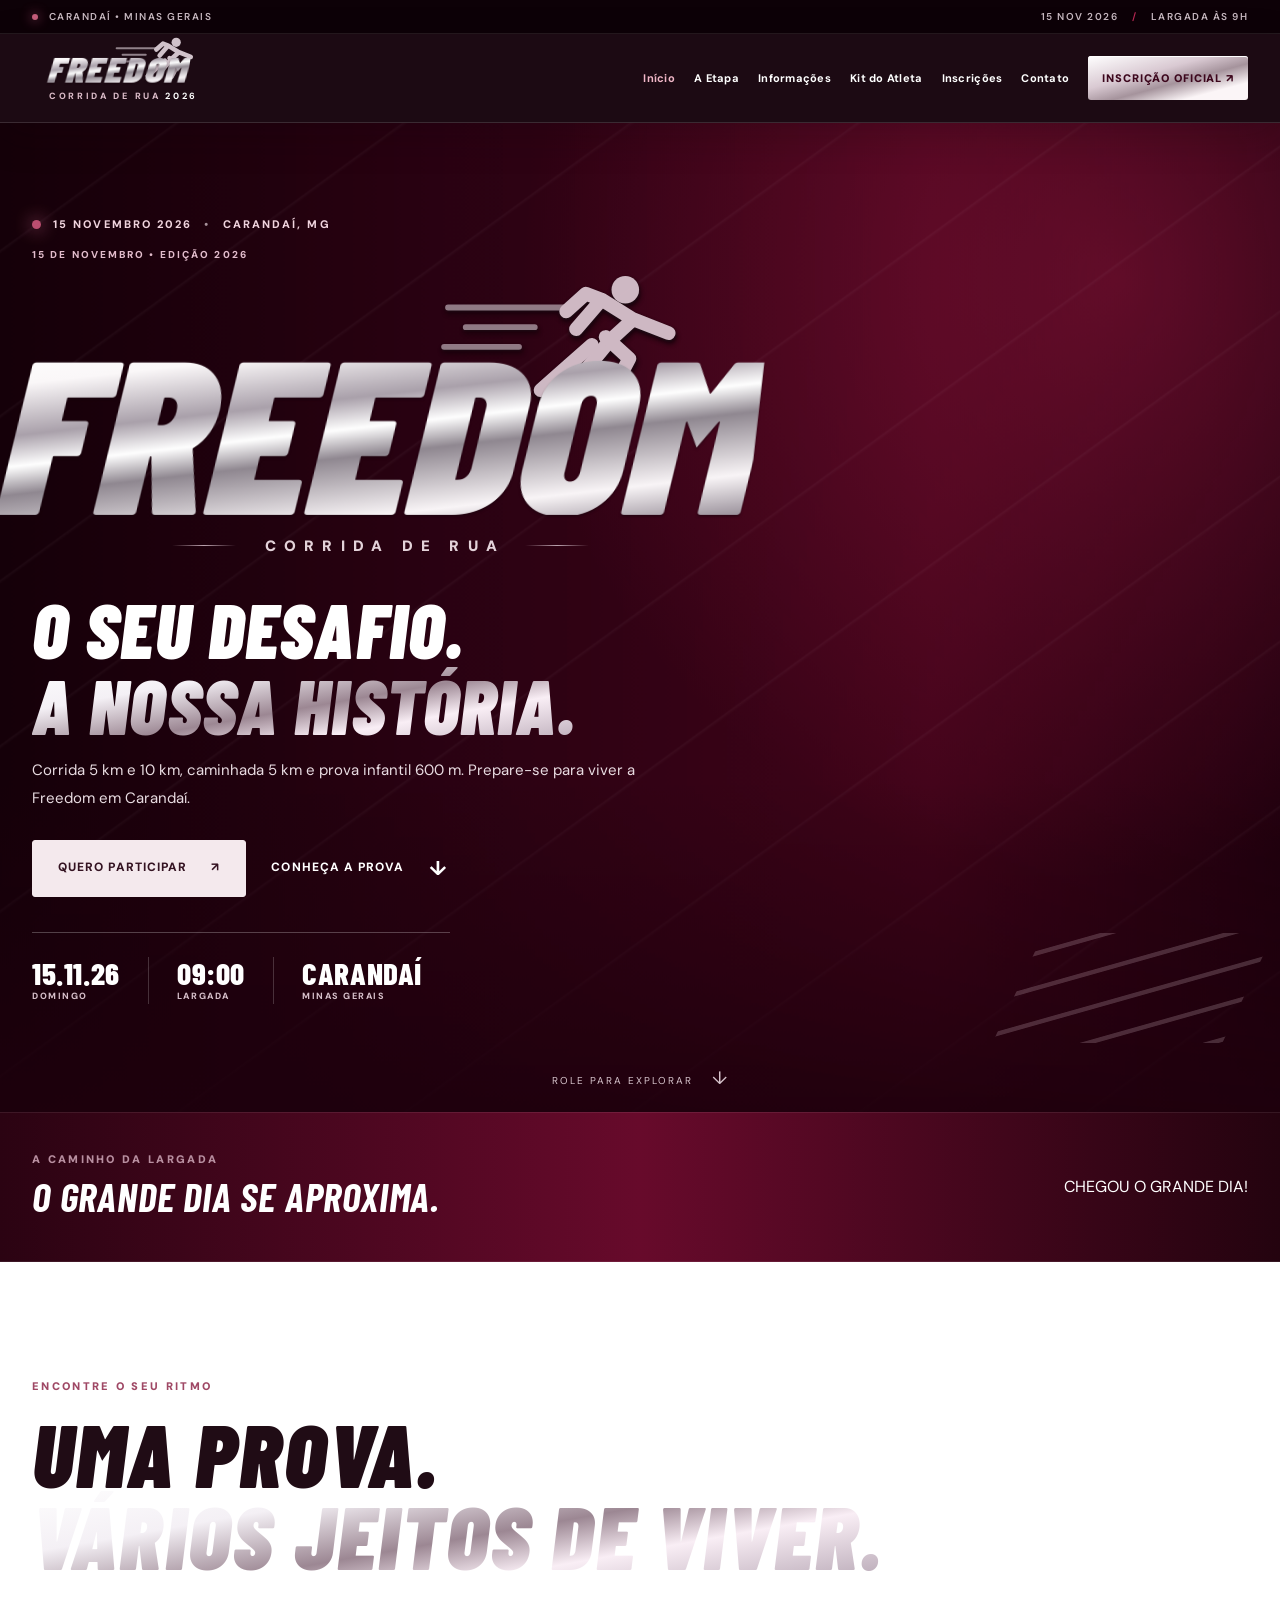
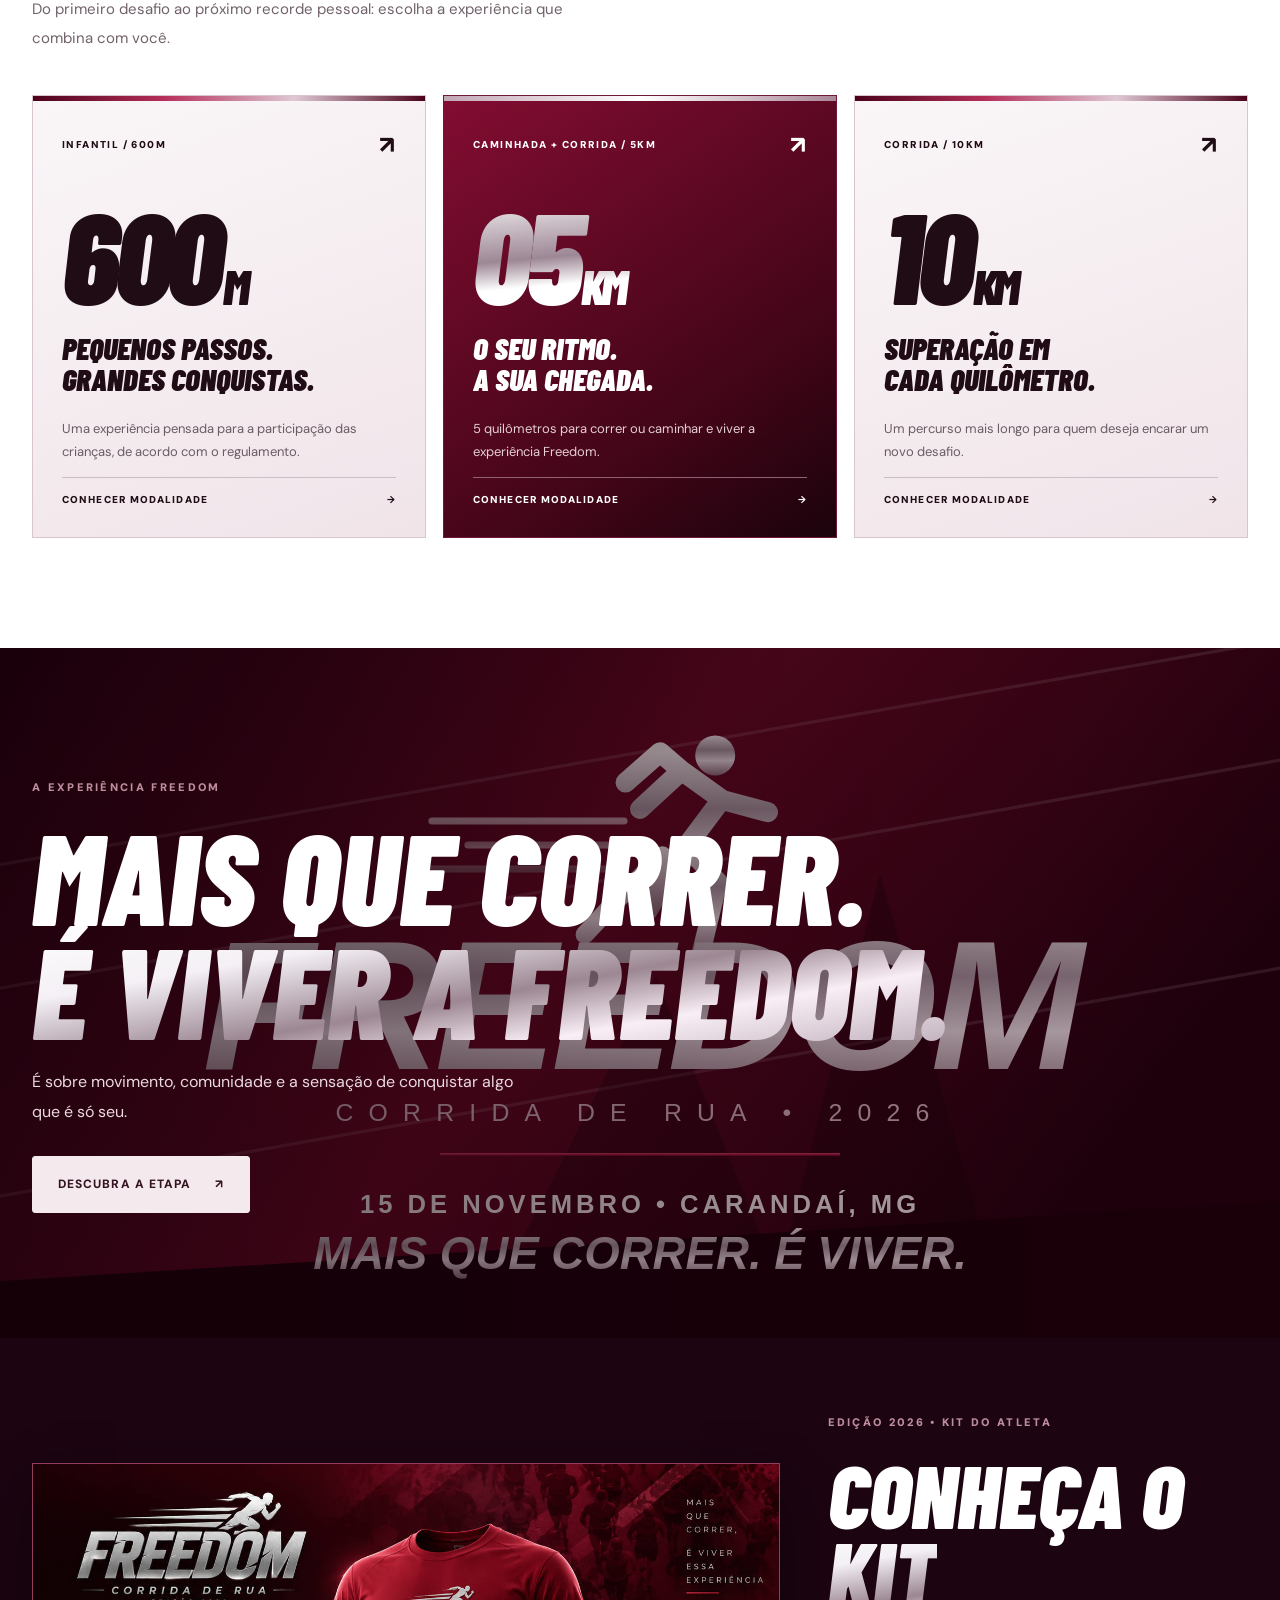
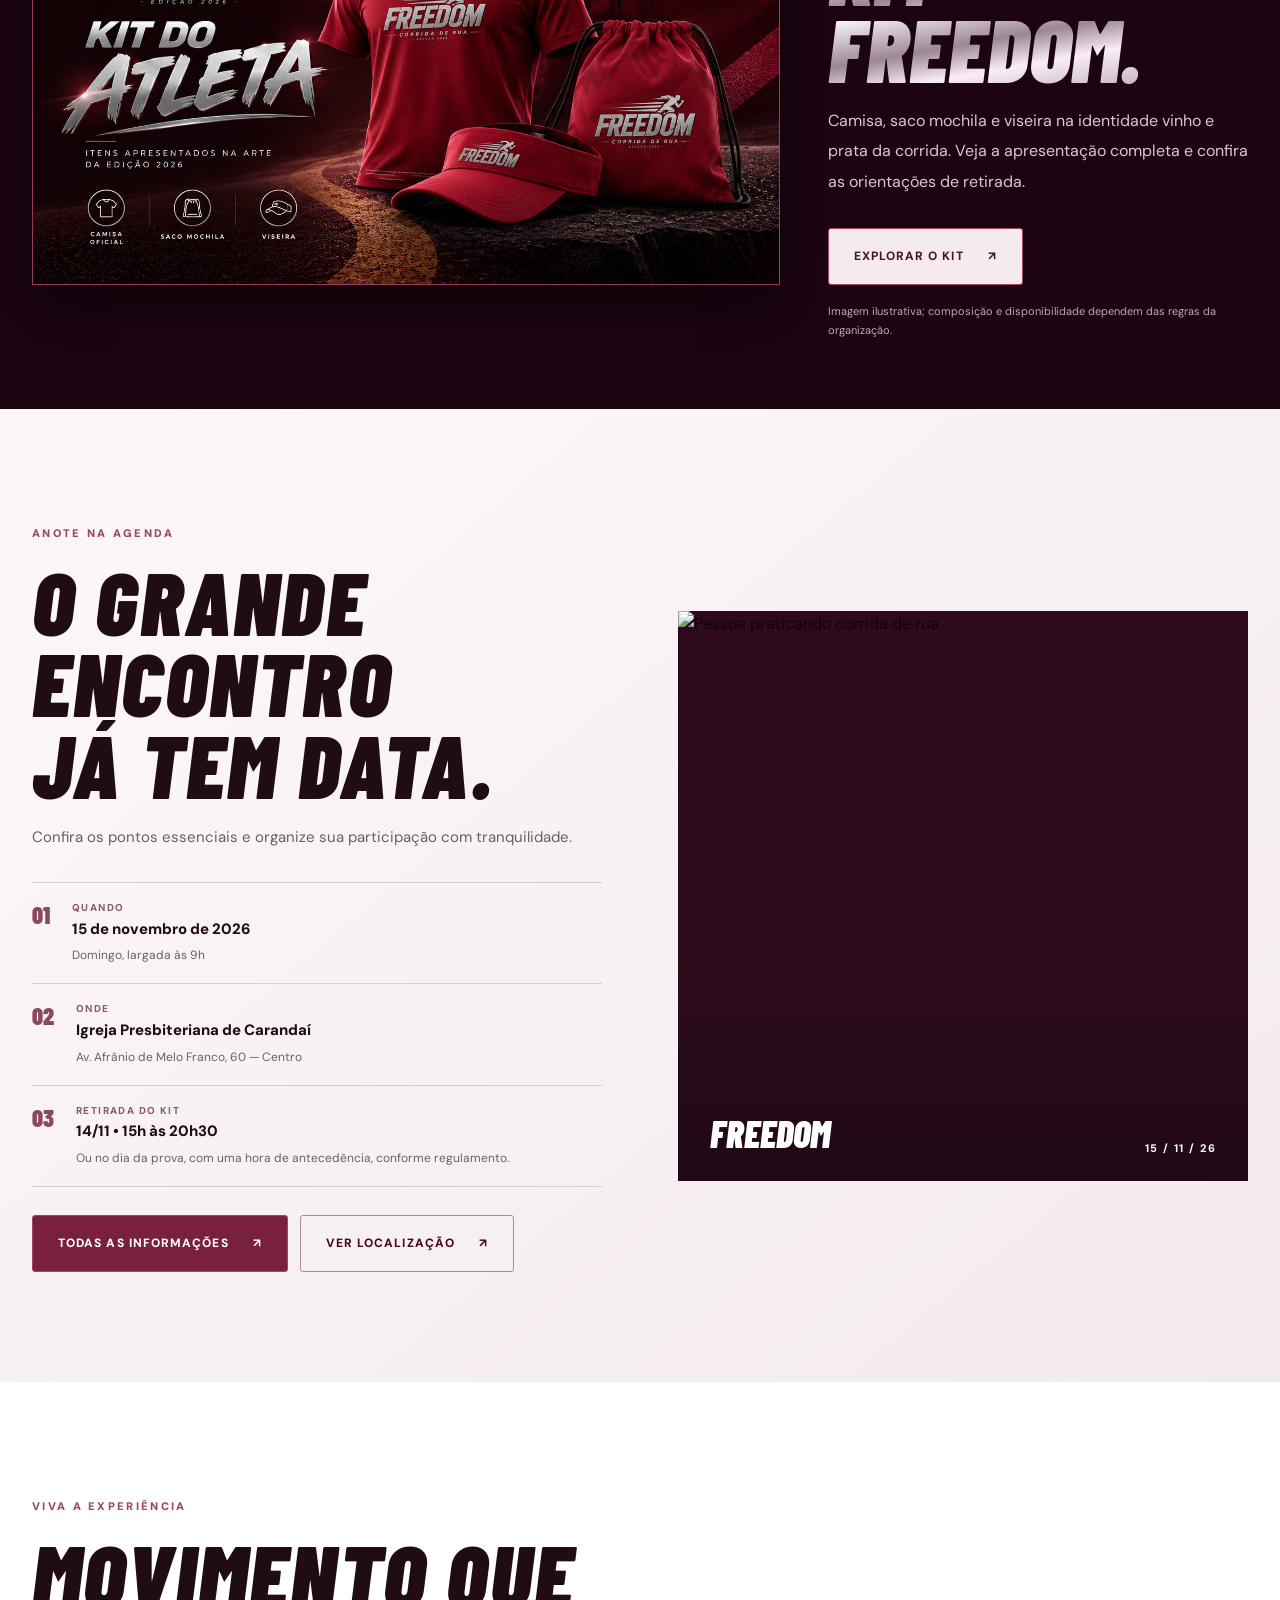
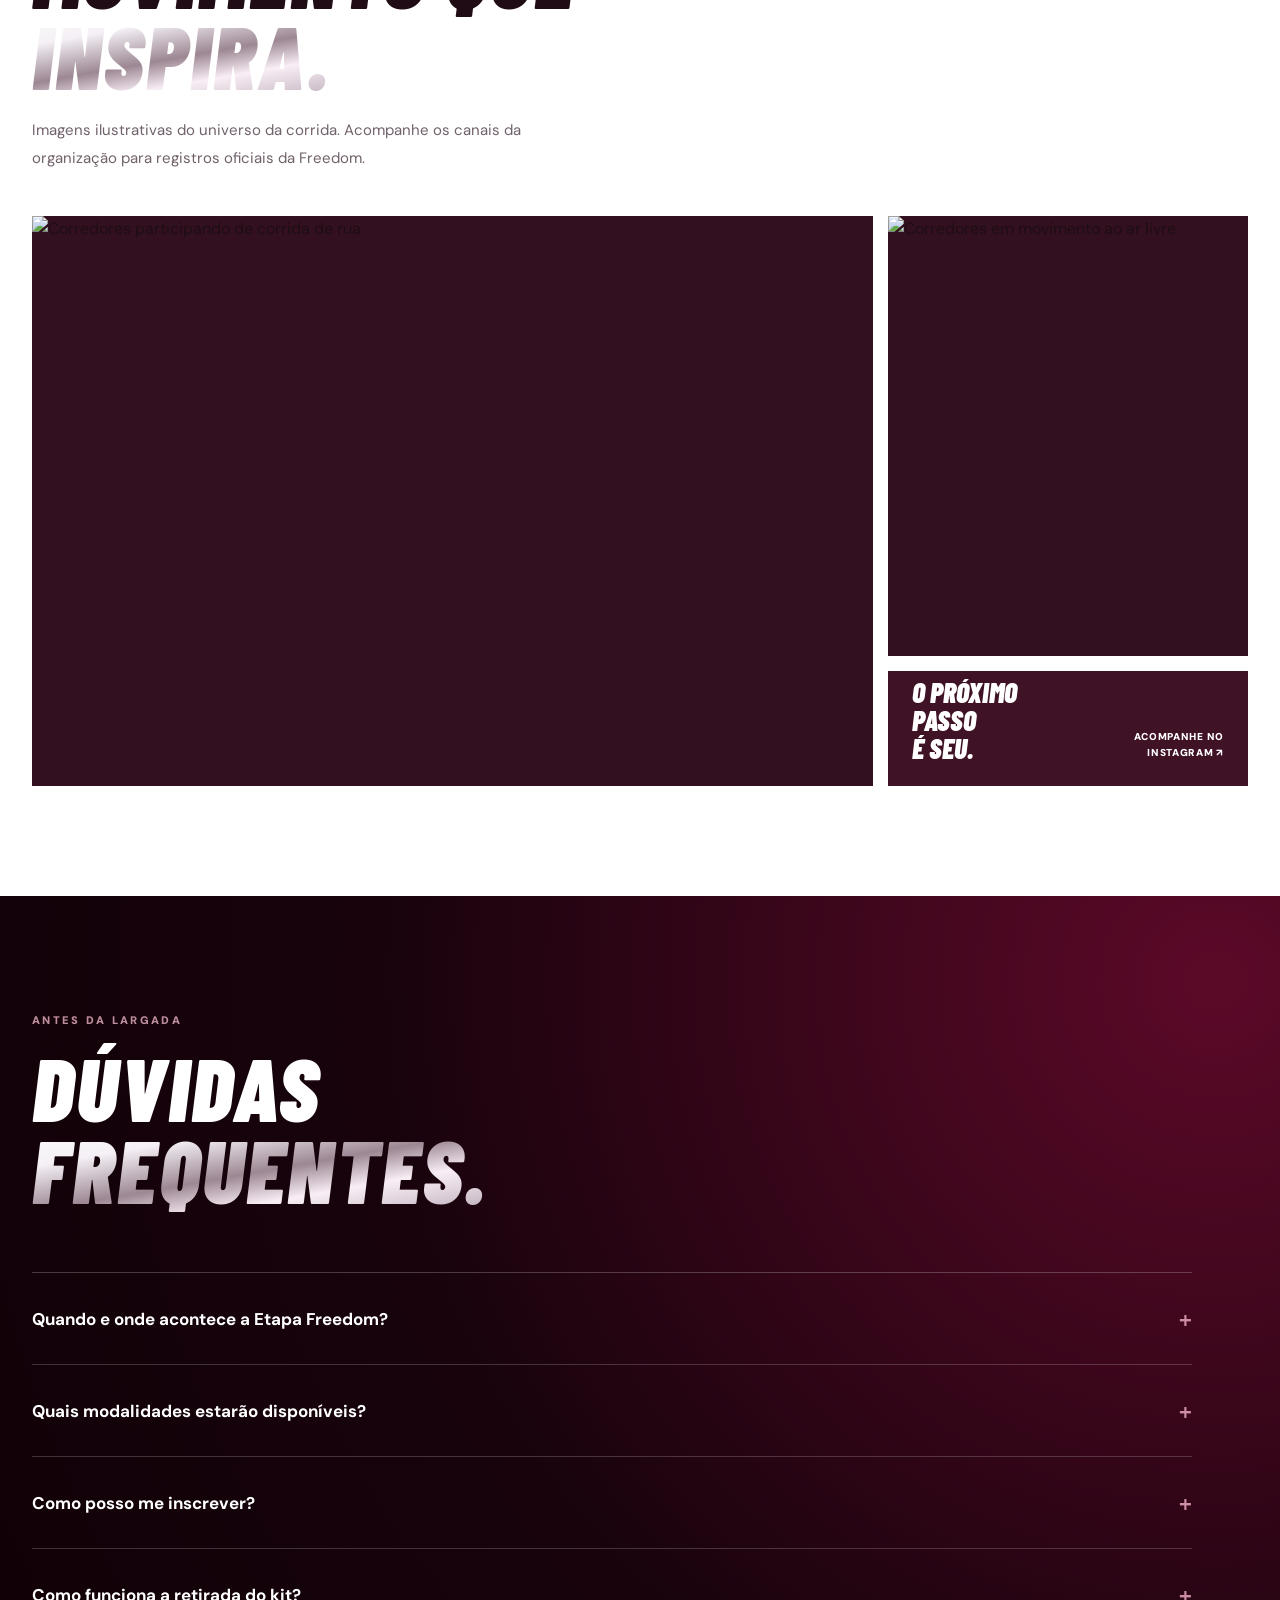
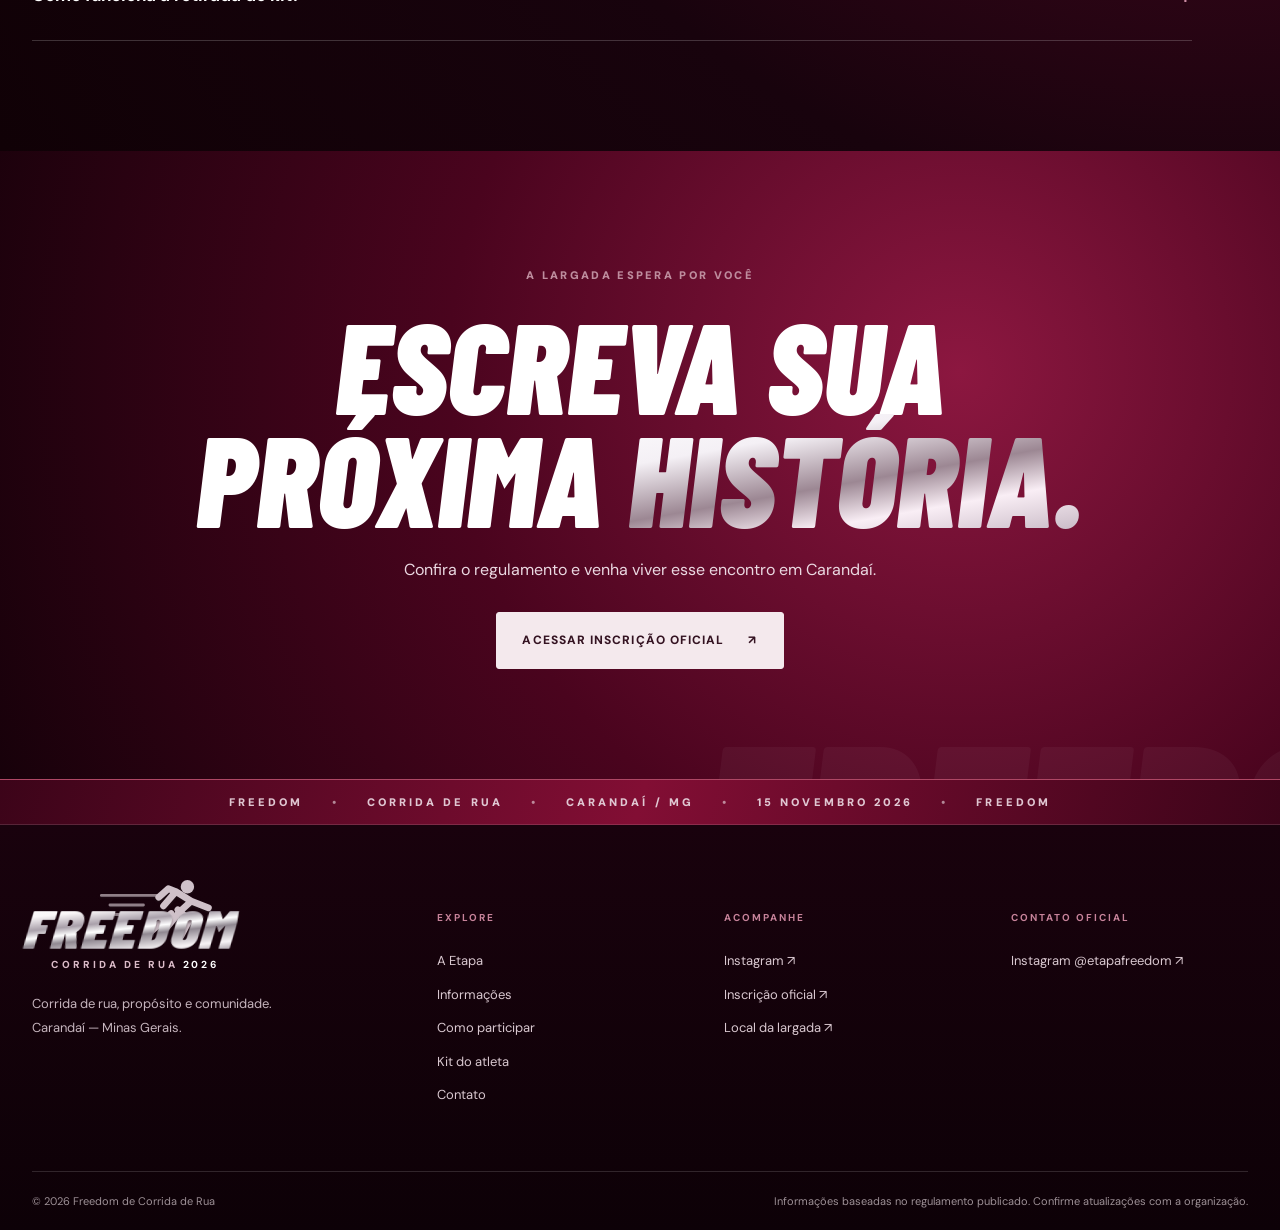
==== index.html @ d345ffb4 "Freedom: remove pre-cadastro e telefones, mantem apenas Instagram como contato" ====
<!doctype html><html lang="pt-BR"><head><meta charset="utf-8"><meta name="viewport" content="width=device-width, initial-scale=1"><meta name="theme-color" content="#160910"><meta name="description" content="Etapa Freedom de Corrida de Rua 2026, dia 15 de novembro em Carandaí. Confira percurso, horários e inscrição oficial."><meta property="og:type" content="website"><meta property="og:title" content="Início | Freedom 2026"><meta property="og:description" content="Etapa Freedom de Corrida de Rua 2026, dia 15 de novembro em Carandaí. Confira percurso, horários e inscrição oficial."><meta property="og:image" content="https://images.unsplash.com/photo-1461896836934-ffe607ba8211?auto=format&amp;fit=crop&amp;w=1600&amp;q=85"><title>Início | Freedom 2026</title><link rel="preconnect" href="https://fonts.googleapis.com"><link rel="preconnect" href="https://fonts.gstatic.com" crossorigin><link rel="stylesheet" href="style.css?v=kit2026-imagem-original-v5"></head><body><a class="skip-link" href="#conteudo">Pular para conteúdo</a>
<div class="topbar"><div class="wrap topbar-inner"><span><span class="pulse"></span> CARANDAÍ • MINAS GERAIS</span><span>15 NOV 2026 <span class="topbar-sep">/</span> LARGADA ÀS 9H</span></div></div>
<header class="site-header" id="inicio"><div class="wrap nav-container">
<a class="brand" href="index.html" aria-label="Freedom, ir para o início"><span class="identity-lockup"><span class="brand-motion"><svg class="speed-runner" viewBox="0 0 130 65" xmlns="http://www.w3.org/2000/svg" aria-hidden="true"><g fill="none" stroke="currentColor" stroke-linecap="round" stroke-linejoin="round"><path d="M4 17H64M13 27H48M2 37H40" stroke-width="3" opacity=".65"/><path d="m69 28 13-15 16 10-12 11-14 17M82 13l-8-3-10 9M98 23l18 7" stroke-width="7"/><path d="m84 32 12 11-9 17M77 36l-17 15-9 8" stroke-width="7"/></g><circle cx="94" cy="8" r="7" fill="currentColor"/></svg></span><strong class="brand-metal">FREEDOM</strong><span class="brand-caption">CORRIDA DE RUA <b>2026</b></span></span></a>
<button type="button" class="menu-toggle" aria-controls="main-nav" aria-expanded="false"><span></span><span></span><span></span><span class="sr-only">Abrir menu</span></button>
<nav class="nav" id="main-nav" aria-label="Navegação principal">
<a href="index.html" aria-current="page">Início</a><a href="sobre.html" >A Etapa</a><a href="informacoes.html" >Informações</a><a href="kit.html">Kit do Atleta</a><a href="inscricoes.html" >Inscrições</a><a href="contatos.html" >Contato</a>
<a class="nav-primary" href="https://inscricaodecorrida.com.br/evento/freedom-de-corrida-de-rua-2026" target="_blank" rel="noopener noreferrer">INSCRIÇÃO OFICIAL <span aria-hidden="true">↗</span></a></nav>
</div></header><main id="conteudo">
<section class="hero"><div class="hero-background" aria-hidden="true"></div><div class="wrap hero-body"><div class="hero-copy"><div class="eyebrow eyebrow-light"><i></i> 15 NOVEMBRO 2026 <span>•</span> CARANDAÍ, MG</div><div class="hero-campaign"><span>15 DE NOVEMBRO • EDIÇÃO 2026</span><div class="hero-logo-wrap"><div class="hero-running"><svg class="speed-runner" viewBox="0 0 130 65" xmlns="http://www.w3.org/2000/svg" aria-hidden="true"><g fill="none" stroke="currentColor" stroke-linecap="round" stroke-linejoin="round"><path d="M4 17H64M13 27H48M2 37H40" stroke-width="3" opacity=".65"/><path d="m69 28 13-15 16 10-12 11-14 17M82 13l-8-3-10 9M98 23l18 7" stroke-width="7"/><path d="m84 32 12 11-9 17M77 36l-17 15-9 8" stroke-width="7"/></g><circle cx="94" cy="8" r="7" fill="currentColor"/></svg></div><div class="hero-metal-logo">FREEDOM</div><div class="hero-metal-caption"><i></i>CORRIDA DE RUA<i></i></div></div></div><h1>O SEU DESAFIO.<br><em>A NOSSA HISTÓRIA.</em></h1><p class="hero-lede">Corrida 5 km e 10 km, caminhada 5 km e prova infantil 600 m. Prepare-se para viver a Freedom em Carandaí.</p><div class="hero-actions"><a class="button button-primary" href="https://inscricaodecorrida.com.br/evento/freedom-de-corrida-de-rua-2026" target="_blank" rel="noopener noreferrer">QUERO PARTICIPAR <span aria-hidden="true">↗</span></a><a class="hero-outline" href="informacoes.html">CONHEÇA A PROVA <span>↓</span></a></div><div class="hero-meta"><div><strong>15.11.26</strong><small>DOMINGO</small></div><div><strong>09:00</strong><small>LARGADA</small></div><div><strong>CARANDAÍ</strong><small>MINAS GERAIS</small></div></div></div><div class="hero-side" aria-hidden="true"><div class="speed-marks"></div></div></div><div class="hero-scroll" aria-hidden="true">ROLE PARA EXPLORAR <span>↓</span></div></section>
<section class="countdown-bar"><div class="wrap countdown-layout"><div><div class="mini-overline">A CAMINHO DA LARGADA</div><h2>O grande dia se aproxima.</h2></div><div class="countdown" data-countdown role="timer" aria-label="Contagem regressiva para a prova"><div><strong data-days>--</strong><small>DIAS</small></div><b>:</b><div><strong data-hours>--</strong><small>HORAS</small></div><b>:</b><div><strong data-minutes>--</strong><small>MIN</small></div><b>:</b><div><strong data-seconds>--</strong><small>SEG</small></div></div></div></section>
<section class="section section-white" id="percursos"><div class="wrap"><div class="section-heading"><div><span class="kicker">ENCONTRE O SEU RITMO</span><h2>UMA PROVA.<br><em>VÁRIOS JEITOS DE VIVER.</em></h2><p>Do primeiro desafio ao próximo recorde pessoal: escolha a experiência que combina com você.</p></div></div><div class="race-cards">
<a class="race-card" href="informacoes.html#percursos"><div class="race-card-top"><span>INFANTIL / 600M</span><span>↗</span></div><div class="race-distance">600<span>M</span></div><h3>PEQUENOS PASSOS.<br>GRANDES CONQUISTAS.</h3><p>Uma experiência pensada para a participação das crianças, de acordo com o regulamento.</p><span class="race-footer">CONHECER MODALIDADE <b>→</b></span></a>
<a class="race-card race-card-highlight" href="informacoes.html#percursos"><div class="race-card-top"><span>CAMINHADA + CORRIDA / 5KM</span><span>↗</span></div><div class="race-distance">05<span>KM</span></div><h3>O SEU RITMO.<br>A SUA CHEGADA.</h3><p>5 quilômetros para correr ou caminhar e viver a experiência Freedom.</p><span class="race-footer">CONHECER MODALIDADE <b>→</b></span></a>
<a class="race-card" href="informacoes.html#percursos"><div class="race-card-top"><span>CORRIDA / 10KM</span><span>↗</span></div><div class="race-distance">10<span>KM</span></div><h3>SUPERAÇÃO EM<br>CADA QUILÔMETRO.</h3><p>Um percurso mais longo para quem deseja encarar um novo desafio.</p><span class="race-footer">CONHECER MODALIDADE <b>→</b></span></a></div></div></section>
<section class="statement-section"><div class="statement-photo" role="img" aria-label="Pessoas correndo juntas em uma prova de rua"></div><div class="wrap statement-inner"><span class="kicker kicker-light">A EXPERIÊNCIA FREEDOM</span><h2>MAIS QUE CORRER.<br><em>É VIVER A FREEDOM.</em></h2><p>É sobre movimento, comunidade e a sensação de conquistar algo que é só seu.</p><a class="button button-primary" href="sobre.html" >DESCUBRA A ETAPA <span aria-hidden="true">↗</span></a></div></section>
<section class="section kit-home"><div class="wrap kit-home-layout"><div class="kit-home-art"><img src="assets/kit-freedom-2026.jpg" alt="Kit do atleta Freedom 2026: camiseta, saco mochila e viseira na arte da corrida" width="1400" height="788" decoding="async" loading="lazy"></div><div class="kit-home-copy"><span class="kicker kicker-light">EDIÇÃO 2026 • KIT DO ATLETA</span><h2>CONHEÇA O<br><em>KIT FREEDOM.</em></h2><p>Camisa, saco mochila e viseira na identidade vinho e prata da corrida. Veja a apresentação completa e confira as orientações de retirada.</p><a class="button button-primary" href="kit.html">EXPLORAR O KIT <span aria-hidden="true">↗</span></a><small>Imagem ilustrativa; composição e disponibilidade dependem das regras da organização.</small></div></div></section>
<section class="section section-cream"><div class="wrap split-section"><div><div class="section-heading"><div><span class="kicker">ANOTE NA AGENDA</span><h2>O GRANDE ENCONTRO<br>JÁ TEM DATA.</h2><p>Confira os pontos essenciais e organize sua participação com tranquilidade.</p></div></div><div class="event-details"><div><span>01</span><div><small>QUANDO</small><strong>15 de novembro de 2026</strong><p>Domingo, largada às 9h</p></div></div><div><span>02</span><div><small>ONDE</small><strong>Igreja Presbiteriana de Carandaí</strong><p>Av. Afrânio de Melo Franco, 60 — Centro</p></div></div><div><span>03</span><div><small>RETIRADA DO KIT</small><strong>14/11 • 15h às 20h30</strong><p>Ou no dia da prova, com uma hora de antecedência, conforme regulamento.</p></div></div></div><div class="button-row"><a class="button button-primary" href="informacoes.html" >TODAS AS INFORMAÇÕES <span aria-hidden="true">↗</span></a><a class="button button-outline" href="https://www.google.com/maps/search/?api=1&query=Avenida+Afranio+de+Melo+Franco+60+Carandai+MG" target="_blank" rel="noopener noreferrer">VER LOCALIZAÇÃO <span aria-hidden="true">↗</span></a></div></div><div class="media-frame"><img src="https://images.unsplash.com/photo-1552674605-db6ffd4facb5?auto=format&fit=crop&w=1200&q=85" alt="Pessoa praticando corrida de rua" loading="lazy"><div class="frame-tag"><span>FREEDOM</span><strong>15 / 11 / 26</strong></div></div></div></section>
<section class="section section-white"><div class="wrap"><div class="section-heading"><div><span class="kicker">VIVA A EXPERIÊNCIA</span><h2>MOVIMENTO QUE<br><em>INSPIRA.</em></h2><p>Imagens ilustrativas do universo da corrida. Acompanhe os canais da organização para registros oficiais da Freedom.</p></div></div><div class="gallery"><div class="gallery-main"><img src="https://images.unsplash.com/photo-1461896836934-ffe607ba8211?auto=format&fit=crop&w=1600&q=85" alt="Corredores participando de corrida de rua" loading="lazy"></div><div class="gallery-minor"><img src="https://images.unsplash.com/photo-1476480862126-209bfaa8edc8?auto=format&fit=crop&w=1200&q=85" alt="Corredores em movimento ao ar livre" loading="lazy"></div><div class="gallery-caption"><span>O PRÓXIMO PASSO<br>É SEU.</span><a href="https://www.instagram.com/etapafreedom/" target="_blank" rel="noopener noreferrer">ACOMPANHE NO INSTAGRAM ↗</a></div></div></div></section>
<section class="section section-dark"><div class="wrap"><div class="section-heading section-heading-dark"><div><span class="kicker kicker-light">ANTES DA LARGADA</span><h2>DÚVIDAS<br><em>FREQUENTES.</em></h2></div></div><div class="faq-list">
<div class="faq-item"><button class="faq-question" aria-expanded="false" aria-controls="faq-0"><span>Quando e onde acontece a Etapa Freedom?</span><b aria-hidden="true">+</b></button><div class="faq-answer" id="faq-0" hidden>A corrida está prevista para domingo, 15 de novembro de 2026, às 9h, em frente à Igreja Presbiteriana de Carandaí, na Avenida Afrânio de Melo Franco, 60, Centro.</div></div><div class="faq-item"><button class="faq-question" aria-expanded="false" aria-controls="faq-1"><span>Quais modalidades estarão disponíveis?</span><b aria-hidden="true">+</b></button><div class="faq-answer" id="faq-1" hidden>Segundo as informações publicadas, há corrida infantil de aproximadamente 600 metros, corrida de 5 km e 10 km e caminhada de 5 km. Confira faixas etárias e regras no regulamento.</div></div><div class="faq-item"><button class="faq-question" aria-expanded="false" aria-controls="faq-2"><span>Como posso me inscrever?</span><b aria-hidden="true">+</b></button><div class="faq-answer" id="faq-2" hidden>As inscrições oficiais são feitas pela plataforma indicada pela organização. Acesse a página Inscrições deste site para seguir ao serviço de cadastro oficial.</div></div><div class="faq-item"><button class="faq-question" aria-expanded="false" aria-controls="faq-3"><span>Como funciona a retirada do kit?</span><b aria-hidden="true">+</b></button><div class="faq-answer" id="faq-3" hidden>Está prevista para 14/11, das 15h às 20h30, na secretaria da Igreja Presbiteriana de Carandaí, ou no dia da prova com uma hora de antecedência. Consulte as condições no regulamento.</div></div></div></div></section>
<section class="end-cta"><div class="wrap"><span class="kicker kicker-light">A LARGADA ESPERA POR VOCÊ</span><h2>ESCREVA SUA<br>PRÓXIMA <em>HISTÓRIA.</em></h2><p>Confira o regulamento e venha viver esse encontro em Carandaí.</p><a class="button button-primary" href="https://inscricaodecorrida.com.br/evento/freedom-de-corrida-de-rua-2026" target="_blank" rel="noopener noreferrer">ACESSAR INSCRIÇÃO OFICIAL <span aria-hidden="true">↗</span></a></div></section>
<div class="official-stripe" aria-hidden="true"><span>FREEDOM</span><span>•</span><span>CORRIDA DE RUA</span><span>•</span><span>CARANDAÍ / MG</span><span>•</span><span>15 NOVEMBRO 2026</span><span>•</span><span>FREEDOM</span></div></main><footer class="footer"><div class="wrap"><div class="footer-top"><div><a class="footer-logo" href="index.html" aria-label="Freedom Corrida de Rua, início"><span class="identity-lockup"><span class="brand-motion"><svg class="speed-runner" viewBox="0 0 130 65" xmlns="http://www.w3.org/2000/svg" aria-hidden="true"><g fill="none" stroke="currentColor" stroke-linecap="round" stroke-linejoin="round"><path d="M4 17H64M13 27H48M2 37H40" stroke-width="3" opacity=".65"/><path d="m69 28 13-15 16 10-12 11-14 17M82 13l-8-3-10 9M98 23l18 7" stroke-width="7"/><path d="m84 32 12 11-9 17M77 36l-17 15-9 8" stroke-width="7"/></g><circle cx="94" cy="8" r="7" fill="currentColor"/></svg></span><strong class="brand-metal">FREEDOM</strong><span class="brand-caption">CORRIDA DE RUA <b>2026</b></span></span></a><p>Corrida de rua, propósito e comunidade.<br>Carandaí — Minas Gerais.</p></div><div class="footer-column"><strong>EXPLORE</strong><a href="sobre.html">A Etapa</a><a href="informacoes.html">Informações</a><a href="inscricoes.html">Como participar</a><a href="kit.html">Kit do atleta</a><a href="contatos.html">Contato</a></div><div class="footer-column"><strong>ACOMPANHE</strong><a href="https://www.instagram.com/etapafreedom/" target="_blank" rel="noopener noreferrer">Instagram ↗</a><a href="https://inscricaodecorrida.com.br/evento/freedom-de-corrida-de-rua-2026" target="_blank" rel="noopener noreferrer">Inscrição oficial ↗</a><a href="https://www.google.com/maps/search/?api=1&query=Avenida+Afranio+de+Melo+Franco+60+Carandai+MG" target="_blank" rel="noopener noreferrer">Local da largada ↗</a></div><div class="footer-column"><strong>CONTATO OFICIAL</strong><a href="https://www.instagram.com/etapafreedom/" target="_blank" rel="noopener noreferrer">Instagram @etapafreedom ↗</a></div></div><div class="footer-bottom"><span>© 2026 Freedom de Corrida de Rua</span><span>Informações baseadas no regulamento publicado. Confirme atualizações com a organização.</span></div></div></footer>
<button class="back-to-top" type="button" aria-label="Voltar ao topo">↑</button><script defer src="script.js?v=freedom-identidade-2026-v2"></script></body></html>
---- style.css ----
@import url('https://fonts.googleapis.com/css2?family=Barlow+Condensed:wght@500;600;700;800;900&family=DM+Sans:wght@400;500;600;700;800&display=swap');
:root{--night:#110309;--wine:#4a061c;--wine2:#740b2c;--wine3:#bb2955;--silver:#d9d5db;--cream:#f4f0f0;--white:#fff;--ink:#200c15;--muted:#6b5862;--edge:#dac7ce;--serif:'Barlow Condensed',Impact,sans-serif;--body:'DM Sans',Arial,sans-serif;--max:1240px}
*{box-sizing:border-box}html{scroll-behavior:smooth;scroll-padding-top:88px}body{margin:0;color:var(--ink);background:var(--white);font-family:var(--body);-webkit-font-smoothing:antialiased;overflow-x:hidden;line-height:1.65}a{color:inherit;text-decoration:none}button{font:inherit}img{display:block;width:100%;height:auto}button,a{-webkit-tap-highlight-color:transparent}::selection{background:#a34b68;color:#fff}.wrap{width:min(var(--max),calc(100% - 64px));margin-inline:auto}.sr-only{position:absolute;width:1px;height:1px;overflow:hidden;clip:rect(0,0,0,0)}.skip-link{position:absolute;z-index:100;background:#fff;color:#000;padding:10px;transform:translateY(-150%)}.skip-link:focus{transform:none}.topbar{background:#0c050a;color:#c8b9c1;font:600 10px var(--body);letter-spacing:.15em}.topbar-inner{min-height:33px;display:flex;align-items:center;justify-content:space-between;gap:16px}.topbar-sep{color:var(--wine3);padding:0 10px}.pulse{display:inline-block;width:6px;height:6px;background:#c55d7b;border-radius:50%;margin-right:7px;box-shadow:0 0 12px #c55d7b}
.site-header{position:sticky;top:0;z-index:30;background:rgba(20,7,15,.95);backdrop-filter:blur(18px);border-bottom:1px solid rgba(255,255,255,.12);color:#fff}.nav-container{height:88px;display:flex;align-items:center;justify-content:space-between;gap:24px}.brand{display:flex;align-items:center;gap:12px;flex-shrink:0}.nav{display:flex;align-items:center;gap:25px}.nav>a{font-size:12px;font-weight:700;letter-spacing:.025em;transition:color .2s}.nav>a:not(.nav-primary):hover,.nav>a[aria-current=page]{color:#f1b7c8}.nav .nav-primary{background:#f2e9ec;color:#3b1024;padding:14px 20px;letter-spacing:.08em;border-radius:3px}.nav .nav-primary:hover{background:#fff;color:#3b1024}.menu-toggle{display:none;background:transparent;border:0;padding:12px;cursor:pointer}.menu-toggle span:not(.sr-only){display:block;width:24px;height:2px;background:#fff;margin:5px}.hero{position:relative;min-height:min(800px,calc(100svh - 121px));display:flex;align-items:center;color:#fff;background:#1e0a15;overflow:hidden}.hero-background{position:absolute;inset:0;background:linear-gradient(90deg,rgba(20,0,9,.97) 0%,rgba(44,2,19,.93) 37%,rgba(78,5,30,.70) 72%,rgba(28,0,12,.53)),url('https://images.unsplash.com/photo-1461896836934-ffe607ba8211?auto=format&fit=crop&w=2200&q=86') center/cover no-repeat;transform:scale(1.035);animation:hero-in 1.5s ease-out both}.hero-background:after{content:"";position:absolute;inset:0;background:linear-gradient(0deg,#1e000dea,transparent 34%),repeating-linear-gradient(144deg,transparent 0 125px,rgba(235,217,226,.045) 126px,transparent 129px),radial-gradient(circle at 86% 17%,rgba(183,31,79,.37),transparent 42%)}.hero-body{position:relative;display:flex;justify-content:space-between;align-items:center;padding:96px 0 117px}.hero-copy{max-width:900px;z-index:2}.eyebrow{display:flex;align-items:center;gap:12px;letter-spacing:.19em;font-weight:800;font-size:11px;text-transform:uppercase}.eyebrow-light{color:#f0d4de}.eyebrow i{height:9px;width:9px;background:#bb4e70;border-radius:50%;box-shadow:0 0 17px #dc7296}.eyebrow span{color:#a7929b}.hero h1,.subhero h1{font-family:var(--serif);font-weight:900;font-style:italic;text-transform:uppercase;line-height:.89;letter-spacing:.002em;margin:25px 0 28px;font-size:clamp(72px,9.5vw,154px)}h1 em,h2 em{font-style:inherit;background:linear-gradient(170deg,#fff 0%,#f4f0f5 28%,#9c8793 52%,#f9eef5 69%,#b0a0ae 100%);-webkit-background-clip:text;background-clip:text;color:transparent;-webkit-text-fill-color:transparent;text-shadow:none}.hero-lede{max-width:560px;font-size:16px;line-height:1.85;color:#e9dce2}.hero-actions{display:flex;align-items:center;gap:25px;margin:31px 0 52px;flex-wrap:wrap}.button,.hero-outline{font-weight:800;font-size:12px;letter-spacing:.09em;display:inline-flex;align-items:center;justify-content:center;gap:24px;text-transform:uppercase;transition:transform .2s,background .2s,color .2s}.button:hover,.hero-outline:hover{transform:translateY(-2px)}.button{min-height:57px;padding:15px 25px;border-radius:3px}.button-primary{background:#79203e;color:#fff;border:1px solid #9d4763}.button-primary:hover{background:#a52d58}.button-outline{border:1px solid #ae8b98;color:var(--wine);background:transparent}.section-dark .button-outline{color:#fff;border-color:#947887}.hero .button-primary,.statement-section .button-primary,.end-cta .button-primary{background:#f4e9ed;color:#341322;border-color:#f4e9ed}.hero .button-primary:hover,.statement-section .button-primary:hover,.end-cta .button-primary:hover{background:#fff}.hero-outline{color:#fff}.hero-outline span{font-size:20px}.hero-meta{display:flex;flex-wrap:wrap;gap:0;border-top:1px solid #ffffff40;padding-top:24px;width:max-content;max-width:100%}.hero-meta>div{padding:0 28px;border-right:1px solid #ffffff30;display:grid;gap:1px}.hero-meta>div:first-child{padding-left:0}.hero-meta>div:last-child{border:0}.hero-meta strong{font:800 31px/1 var(--serif);letter-spacing:.02em}.hero-meta small{font-size:9px;letter-spacing:.17em;color:#d6bfca;font-weight:800}.hero-side{position:absolute;right:0;bottom:7%;opacity:.2;pointer-events:none}.speed-marks{width:230px;height:110px;background:repeating-linear-gradient(162deg,transparent 0 17px,#f1d4df 18px 22px,transparent 23px 38px);transform:skewX(-25deg)}.hero-scroll{position:absolute;bottom:22px;left:50%;transform:translateX(-50%);font-size:10px;letter-spacing:.2em;color:#d7c4cd}.hero-scroll span{display:inline-block;font-size:18px;margin-left:14px}.countdown-bar{background:#220c18;color:#fff;border-block:1px solid #ffffff14}.countdown-layout{display:flex;align-items:center;justify-content:space-between;gap:28px;min-height:148px}.mini-overline,.kicker{font-size:11px;font-weight:900;letter-spacing:.21em;color:#9f4865}.mini-overline{color:#b88fa0}.countdown-layout h2{font:700 34px/1.1 var(--serif);text-transform:uppercase;letter-spacing:.02em;margin:6px 0}.countdown{display:flex;align-items:center;gap:14px}.countdown>div{display:grid;justify-items:center;min-width:60px}.countdown strong{font:800 45px/.95 var(--serif);font-variant-numeric:tabular-nums}.countdown small{font-size:9px;font-weight:800;letter-spacing:.12em;color:#bda4b0;margin-top:10px}.countdown>b{color:#926578;font-size:22px;align-self:flex-start;margin-top:4px}.section{padding:110px 0}.section-white{background:#fff}.section-cream{background:linear-gradient(140deg,#fcf8fa,#f3eaee)}.section-dark{background:#180914;color:#fff}.section-heading{display:flex;justify-content:space-between;align-items:end;margin-bottom:43px}.section-heading h2,.compact-cta h2,.contact-help h2{font:italic 900 clamp(54px,7vw,91px)/.91 var(--serif);text-transform:uppercase;letter-spacing:-.005em;margin:14px 0 20px}.section-heading p{max-width:570px;margin:0;color:#70616a;font-size:15px;line-height:1.9}.section-heading-dark h2{color:#fff}.kicker-light{color:#be8d9e}.race-cards,.value-grid,.modality-grid,.prices-grid,.contacts-grid{display:grid;grid-template-columns:repeat(3,minmax(0,1fr));gap:17px}.race-card{border:1px solid #d8c5cd;min-height:433px;padding:29px;display:flex;flex-direction:column;background:linear-gradient(160deg,#faf6f8,#f0e4e9);transition:transform .25s,border-color .25s;position:relative;overflow:hidden}.race-card:hover{transform:translateY(-7px);border-color:#a94b69}.race-card-highlight{background:linear-gradient(145deg,#830d32,#410517 70%,#1b030c);color:#fff;border-color:#6f1837}.race-card-top{display:flex;justify-content:space-between;align-items:center;font-size:10px;font-weight:900;letter-spacing:.14em}.race-card-top span:last-child{font-size:24px}.race-distance{font:900 clamp(86px,10vw,135px)/1 var(--serif);letter-spacing:-.035em;margin:25px 0 5px}.race-distance span{font-size:.38em;margin-left:3px}.race-card h3{font:900 29px/1.02 var(--serif);margin:9px 0;text-transform:uppercase}.race-card p{font-size:13px;color:#6b5b64;line-height:1.8}.race-card-highlight p{color:#e5cfd7}.race-footer{border-top:1px solid #cabdc3;padding-top:14px;margin-top:auto;font-size:10px;font-weight:900;letter-spacing:.11em;display:flex;justify-content:space-between}.race-card-highlight .race-footer{border-color:#916075}.statement-section{position:relative;min-height:690px;display:flex;align-items:center;background:#210d19;color:white;overflow:hidden}.statement-photo{position:absolute;inset:0;background:linear-gradient(90deg,#280010f5,#52051fd6 49%,#25000e63),url('https://images.unsplash.com/photo-1538805060514-97d9cc17730c?auto=format&fit=crop&w=1600&q=85') center/cover no-repeat}.statement-inner{position:relative;padding:100px 0}.statement-inner h2,.end-cta h2{font:italic 900 clamp(70px,10vw,150px)/.89 var(--serif);margin:20px 0;max-width:970px}.statement-inner p,.end-cta p{color:#ebd9e2;max-width:510px;margin-bottom:30px;line-height:1.85}.split-section{display:grid;grid-template-columns:1fr 1fr;align-items:center;gap:clamp(40px,6vw,90px)}.split-section .section-heading{margin-bottom:20px}.split-section p{font-size:15px;color:#6b5f65;line-height:1.85}.split-section .lead{font-size:18px;color:#47313d;font-weight:600}.event-details{border-top:1px solid #d9ced2;margin-top:30px}.event-details>div{display:flex;gap:22px;padding:17px 0;border-bottom:1px solid #d9ced2}.event-details>div>span{font:900 24px var(--serif);color:#8b4960}.event-details>div>div{display:grid}.event-details small{font-size:10px;letter-spacing:.14em;font-weight:800;color:#8c586d}.event-details strong{font-weight:800;font-size:15px}.event-details p{font-size:12px;margin:3px 0 0}.button-row{display:flex;gap:12px;flex-wrap:wrap;margin-top:28px}.media-frame{min-height:570px;position:relative;background:#2d0b1c;overflow:hidden}.media-frame img{height:100%;object-fit:cover;position:absolute;inset:0;filter:saturate(.65) contrast(1.1)}.media-frame:after{content:"";position:absolute;inset:0;background:linear-gradient(0deg,#1c0815bb,transparent 40%)}.frame-tag{position:absolute;bottom:0;left:0;right:0;padding:26px 32px;z-index:1;color:#fff;display:flex;justify-content:space-between;align-items:end;gap:10px}.frame-tag span{font:italic 900 37px var(--serif)}.frame-tag strong{font:700 11px var(--body);letter-spacing:.13em}.gallery{display:grid;grid-template-columns:1.4fr .6fr;grid-template-rows:440px 115px;gap:15px}.gallery-main,.gallery-minor{overflow:hidden;background:#331020}.gallery img{height:100%;object-fit:cover;transition:transform .5s;filter:saturate(.8)}.gallery-main:hover img,.gallery-minor:hover img{transform:scale(1.045)}.gallery-main{grid-row:span 2}.gallery-caption{background:#401226;color:#fff;padding:24px;display:flex;justify-content:space-between;align-items:end;gap:20px}.gallery-caption span{font:italic 900 28px/1 var(--serif)}.gallery-caption a{font-size:10px;font-weight:900;letter-spacing:.07em;text-align:right}.faq-list{max-width:1160px;border-top:1px solid #ffffff38}.faq-item{border-bottom:1px solid #ffffff30}.faq-question{width:100%;display:flex;justify-content:space-between;align-items:center;gap:20px;padding:28px 0;border:0;background:transparent;color:#fff;font:700 17px var(--body);text-align:left;cursor:pointer}.faq-question b{font:500 29px var(--serif);color:#cc8da5}.faq-answer{color:#cfbac5;max-width:830px;line-height:1.85;font-size:14px;padding:0 30px 26px 0}.faq-answer[hidden]{display:none}.end-cta{text-align:center;background:radial-gradient(circle at 75% 35%,#8b2a4b,#3b1024 49%,#1e0916);color:#fff;padding:110px 0;position:relative;overflow:hidden}.end-cta:after{content:"F";position:absolute;font:italic 900 500px/.75 var(--serif);opacity:.045;right:-15px;bottom:-130px;pointer-events:none}.end-cta h2{margin-inline:auto}.end-cta p{margin:0 auto 27px}.subhero{min-height:475px;position:relative;display:flex;align-items:center;background:#1b0914;color:#fff;overflow:hidden}.subhero:before{content:"";position:absolute;inset:0;background:linear-gradient(90deg,#19000cf5,#48051fd5 50%,#27031499),url('https://images.unsplash.com/photo-1461896836934-ffe607ba8211?auto=format&fit=crop&w=1600&q=85') center/cover}.subhero-about:before{background-image:linear-gradient(90deg,#160711f2,#3b0d24cf 53%,#27091766),url('https://images.unsplash.com/photo-1538805060514-97d9cc17730c?auto=format&fit=crop&w=2200&q=85')}.subhero-info:before{background-image:linear-gradient(90deg,#160711f2,#3b0d24cf 53%,#27091766),url('https://images.unsplash.com/photo-1552674605-db6ffd4facb5?auto=format&fit=crop&w=1200&q=85')}.subhero-contact:before{background-image:linear-gradient(90deg,#160711f2,#3b0d24cf 53%,#27091766),url('https://images.unsplash.com/photo-1476480862126-209bfaa8edc8?auto=format&fit=crop&w=1200&q=85')}.subhero-inner{position:relative;padding:90px 0}.subhero h1{font-size:clamp(70px,9vw,117px);max-width:960px}.subhero p{max-width:630px;color:#eddde3;line-height:1.9}.subhero-index{position:absolute;bottom:0;right:0;letter-spacing:.22em;font-weight:800;font-size:11px;color:#ddc7ce}.subhero-index b{color:#cd7791}.value-card{background:#fff;padding:38px 30px;min-height:250px;border-top:3px solid #7b2948;box-shadow:0 8px 24px #2a0c190c}.value-card>span{font:900 16px var(--serif);color:#9b4760;letter-spacing:.12em}.value-card h3{font:italic 900 41px/1 var(--serif);margin:27px 0 15px}.value-card p{font-size:14px;color:#6a5c62;line-height:1.8}.quote-section{background:#270c1c;color:#fff;text-align:center;padding:105px 0}.quote-symbol{font:900 100px/.7 var(--serif);color:#a85a76}.quote-section blockquote{font:italic 800 clamp(35px,5vw,67px)/1.18 var(--serif);max-width:1000px;margin:22px auto}.quote-section p{font:800 11px var(--body);letter-spacing:.15em;color:#cb9eb0}.compact-cta{display:flex;align-items:center;justify-content:space-between;gap:25px}.compact-cta .section-heading{margin-bottom:0}.compact-cta .button{flex-shrink:0}.section-dark .section-heading h2,.section-dark .compact-cta h2{color:#fff}.info-grid{display:grid;grid-template-columns:1fr 1fr;gap:18px}.info-tile{border:1px solid var(--edge);padding:35px;background:#faf7f8;min-height:255px}.info-tile>span,.modality-card>span,.price-tile>span,.contact-tile>span{font-size:10px;font-weight:900;letter-spacing:.16em;color:#864158}.info-tile h3{font:italic 900 46px/1 var(--serif);margin:24px 0 12px}.info-tile p{color:#665960;line-height:1.8;font-size:14px}.info-tile a{font-size:11px;font-weight:900;color:var(--wine)}.modality-card{padding:40px 30px;background:#3c1125;color:#fff;display:flex;flex-direction:column;min-height:290px}.modality-card strong{font:900 115px/.9 var(--serif)}.modality-card strong small{font-size:.42em}.modality-card>span{color:#e6b9ca;margin:18px 0 7px}.modality-card p{color:#e0c8d2;font-size:14px;line-height:1.85;margin-top:auto}.prices-grid{gap:18px}.price-tile{border:1px solid var(--edge);padding:35px;background:#faf6f8;min-height:250px}.price-tile>div{font:900 73px/.95 var(--serif);color:#491328;margin:30px 0 15px}.price-tile>div small{font-size:.5em}.price-tile .price-date{font-size:56px}.price-tile p{font-size:13px;color:#6c5e66}.featured-price{background:#44142a;border-color:#44142a;color:#fff}.featured-price>span{color:#e7b3c5}.featured-price>div{color:#fff}.featured-price p{color:#e1c9d2}.disclaimer{margin-top:22px;color:#6d5d65;font-size:13px;line-height:1.85}.disclaimer a{text-decoration:underline;font-weight:800;color:#6f2041}.check-grid{display:grid;grid-template-columns:1fr 1fr;gap:16px}.check-grid>div{display:flex;align-items:center;gap:20px;border:1px solid #ffffff29;padding:20px 23px}.check-grid>div span{color:#edc7d6;font:900 25px var(--serif)}.check-grid p{margin:0;color:#eadce2;font-size:14px}.section-dark .button-row{margin-top:35px}.register-feature{align-items:center}.registration-panel{background:linear-gradient(160deg,#7b2749,#370d23 70%,#160710);min-height:580px;display:flex;flex-direction:column;justify-content:space-between;padding:45px 38px;color:#fff;position:relative;overflow:hidden}.registration-panel:after{content:"F";position:absolute;right:0;bottom:0;font:italic 900 500px/.7 var(--serif);color:#fff;opacity:.055;pointer-events:none}.registration-brand{font:italic 900 45px var(--serif);z-index:1}.registration-brand span{display:block;font:700 10px var(--body);letter-spacing:.25em}.registration-panel h3{font:italic 900 clamp(92px,11vw,158px)/.78 var(--serif);margin:30px 0;z-index:1}.registration-panel-line{display:flex;gap:10px;z-index:1}.registration-panel-line span{border:1px solid #ffffff6f;padding:8px 14px;font-size:11px;font-weight:900}.registration-panel p{font:italic 900 28px/1 var(--serif);z-index:1}.contacts-grid{gap:18px}.contact-tile{background:#f8f3f5;padding:35px;min-height:340px;display:flex;flex-direction:column;transition:transform .2s,background .2s}.contact-tile:hover{transform:translateY(-5px);background:#f0e6eb}.contact-tile h3{font:italic 900 60px/.91 var(--serif);margin:43px 0 16px}.contact-tile p{font-weight:700;margin:0}.contact-tile strong{font-size:11px;letter-spacing:.12em;margin-top:auto;color:#72213f}.contact-social{background:#45152b;color:#fff}.contact-social:hover{background:#61203a}.contact-social>span,.contact-social strong{color:#e3bac9}.location-panel{background:#370f23;color:#fff;min-height:490px;display:flex;flex-direction:column;align-items:flex-start;justify-content:center;padding:45px;position:relative;overflow:hidden}.location-panel:before,.location-panel:after{content:"";position:absolute;border:1px solid #ffffff24;border-radius:50%;width:650px;height:650px;top:50%;left:50%;transform:translate(-50%,-50%)}.location-panel:after{width:450px;height:450px}.location-circle{font-size:60px;color:#f5dfe8;z-index:1}.location-panel>span,.location-panel small{font-size:11px;letter-spacing:.13em;z-index:1}.location-panel strong{font:italic 900 78px/.94 var(--serif);margin:26px 0;z-index:1}.contact-help{display:grid;grid-template-columns:1fr 1fr;gap:25px;align-items:center}.contact-help p{max-width:450px;color:#685a61}.contact-help .button{justify-self:start}.footer{background:#0e070c;color:#f6eaf0;padding:85px 0 20px}.footer-top{display:grid;grid-template-columns:1.5fr repeat(3,1fr);gap:50px}.footer-logo{display:inline-flex;align-items:center}.footer-logo .identity-lockup{transform:scale(1.13);transform-origin:left center}.footer-top p{font-size:13px;color:#c5b4bd;line-height:1.9;margin-top:24px}.footer-column{display:flex;flex-direction:column;align-items:flex-start;gap:12px}.footer-column>strong{font-size:10px;letter-spacing:.2em;color:#c7839a;margin-bottom:12px}.footer-column a{font-size:13px;color:#d9c8d0}.footer-column a:hover{color:#fff;text-decoration:underline}.footer-bottom{display:flex;justify-content:space-between;gap:25px;border-top:1px solid #ffffff24;margin-top:65px;padding-top:20px;color:#9d9096;font-size:11px}.floating-wa{position:fixed;z-index:25;right:20px;bottom:22px;border-radius:50px;background:#126c43;color:#fff;display:flex;align-items:center;gap:10px;padding:12px 18px;box-shadow:0 10px 32px #0005;font-size:12px;font-weight:800}.floating-wa>span:first-child{font-size:20px}.back-to-top{position:fixed;right:29px;bottom:83px;z-index:24;border:1px solid #ddd;background:#fff;color:#4b1831;width:38px;height:38px;cursor:pointer;border-radius:50%;opacity:0;pointer-events:none;transform:translateY(10px);transition:.2s}.back-to-top.visible{opacity:1;transform:none;pointer-events:auto}
@keyframes hero-in{from{opacity:.6;transform:scale(1.1)}to{opacity:1;transform:scale(1.035)}}@media(min-width:1300px){.hero h1{font-size:148px}}
@media(max-width:1100px){.nav{gap:15px}.nav>a{font-size:11px}.nav .nav-primary{padding:12px}.hero h1{font-size:clamp(78px,10vw,125px)}.hero-side{display:none}.gallery{grid-template-columns:1fr 1fr;grid-template-rows:350px 100px}.race-card{padding:24px}.race-distance{font-size:100px}.footer-top{gap:27px}}
@media(max-width:850px){.wrap{width:min(var(--max),calc(100% - 40px))}.nav-container{height:76px}.menu-toggle{display:block;margin-left:auto}.nav{display:none;position:absolute;top:76px;left:0;right:0;padding:18px 20px 30px;background:#190a14;border-bottom:1px solid #ffffff2e;box-shadow:0 16px 30px #0003;flex-direction:column;align-items:stretch;gap:0}.nav.open{display:flex}.nav>a{padding:15px;border-bottom:1px solid #ffffff1b;font-size:14px}.nav .nav-primary{text-align:center;padding:16px;margin-top:18px}.hero{min-height:720px}.hero-body{padding:105px 0}.section{padding:75px 0}.race-cards,.value-grid,.modality-grid,.prices-grid,.contacts-grid{grid-template-columns:1fr 1fr}.race-card{min-height:385px}.split-section{grid-template-columns:1fr}.media-frame{min-height:450px}.gallery{grid-template-rows:350px 100px}.footer-top{grid-template-columns:1.5fr 1fr;row-gap:40px}.subhero{min-height:380px}.subhero-inner{padding:70px 0}.contact-help{grid-template-columns:1fr}.registration-panel{min-height:420px}}
@media(max-width:600px){.topbar-inner{min-height:34px}.topbar-inner span{font-size:8px;letter-spacing:.07em}.topbar-sep{padding:0 3px}.wrap{width:calc(100% - 36px)}.brand-symbol{font-size:45px;width:37px}.brand-words strong{font-size:24px}.brand-words small{font-size:8px}.hero{min-height:690px}.hero-background{background-position:60% center}.hero-body{padding:95px 0 100px}.hero h1{font-size:clamp(67px,15vw,98px);letter-spacing:-.025em;line-height:.91}.hero-lede{font-size:14px;max-width:410px}.hero-actions{display:grid;gap:14px;margin:28px 0 42px}.hero-outline{min-height:44px;justify-content:flex-start}.hero-meta>div{padding:0 12px}.hero-meta strong{font-size:24px}.hero-meta small{font-size:8px}.hero-scroll{font-size:8px;white-space:nowrap}.countdown-layout{flex-direction:column;align-items:stretch;padding:27px 0;gap:25px}.countdown-layout h2{font-size:27px}.countdown{justify-content:space-between;gap:7px}.countdown>div{min-width:0}.countdown strong{font-size:43px}.countdown>b{font-size:17px}.section{padding:68px 0}.section-heading{margin-bottom:27px}.section-heading h2,.contact-help h2{font-size:clamp(53px,12vw,72px)}.race-cards,.value-grid,.modality-grid,.prices-grid,.contacts-grid,.info-grid{grid-template-columns:1fr}.race-card{min-height:340px}.race-distance{font-size:119px;margin:15px 0 3px}.race-card h3{font-size:28px}.statement-section{min-height:590px}.statement-inner{padding:85px 0}.statement-inner h2,.end-cta h2{font-size:clamp(69px,15vw,101px)}.event-details>div{gap:14px}.event-details strong{font-size:14px}.button-row{flex-direction:column;align-items:stretch}.button-row .button{width:100%}.media-frame{min-height:400px}.gallery{grid-template-columns:1fr;grid-template-rows:300px 220px auto}.gallery-main{grid-row:auto}.gallery-caption{min-height:110px}.subhero{min-height:360px}.subhero h1{font-size:clamp(62px,13.6vw,90px)}.subhero-inner{padding:73px 0}.subhero-index{bottom:12px;font-size:9px}.modality-card{min-height:240px}.modality-card strong{font-size:100px}.price-tile{min-height:210px}.compact-cta{flex-direction:column;align-items:flex-start}.compact-cta .button{width:100%}.registration-panel{min-height:445px}.registration-panel h3{font-size:125px}.contacts-grid .contact-tile{min-height:280px}.contact-tile h3{margin-top:27px}.location-panel{min-height:420px;padding:32px}.location-panel strong{font-size:65px}.footer{padding:65px 0 20px}.footer-top{grid-template-columns:1fr 1fr;gap:38px 22px}.footer-top>div:first-child{grid-column:1/-1}.footer-logo{font-size:64px}.footer-bottom{flex-direction:column;gap:9px;margin-top:45px}.floating-wa{right:12px;bottom:12px;padding:10px 14px}.back-to-top{right:18px;bottom:74px}.faq-question{font-size:14px;line-height:1.5}}
@media(prefers-reduced-motion:reduce){*,*:before,*:after{animation:none!important;transition:none!important;scroll-behavior:auto!important}}


/* Marca e direção de arte baseadas no material divulgado para a edição 2026:
   vermelho-vinho, prata, tipografia esportiva inclinada e rastros de velocidade. */
.topbar{background:#0d0107;border-bottom:1px solid #ffffff18}
.site-header{background:rgba(19,1,10,.96);border-bottom:1px solid #ffffff21;box-shadow:0 12px 38px rgba(16,0,8,.22)}
.nav .nav-primary{background:linear-gradient(165deg,#fff,#d9c9d2 38%,#a5939c 58%,#fbf5f7 80%);color:#3d071d;font-weight:900;box-shadow:inset 0 1px 0 #fff}
.nav .nav-primary:hover{background:#fff}
.identity-lockup{display:flex;flex-direction:column;position:relative;min-width:175px;align-items:center;line-height:1}
.brand-motion{display:flex;justify-content:flex-end;height:24px;width:100%;padding-right:7px;position:absolute;top:-17px;right:0;opacity:.96;pointer-events:none}
.speed-runner{width:86px;height:43px;color:#d7c9d1;filter:drop-shadow(0 1px 1px #201219)}
.brand-metal,.hero-metal-logo{font:italic 900 36px/.83 var(--serif);letter-spacing:.025em;text-transform:uppercase;transform:scaleX(1.13) skew(-8deg);transform-origin:center;background:linear-gradient(173deg,#ffffff 0%,#faf7f8 17%,#a9a0aa 37%,#fefefe 49%,#8f8790 60%,#f8f4f6 84%,#99909a 100%);background-clip:text;-webkit-background-clip:text;color:transparent;-webkit-text-fill-color:transparent;filter:drop-shadow(0 2px 1px #15020b80)}
.brand-caption{font:800 9px/1.1 var(--body);color:#dbbbc8;letter-spacing:.3em;text-align:center;margin-top:8px;padding-left:8px;white-space:nowrap}
.brand-caption b{color:#fff}
.hero{background:#21000f;min-height:760px}
.hero-body{padding-top:92px;padding-bottom:108px}
.hero-copy{max-width:1000px}
.hero-campaign{margin-top:7px}
.hero-campaign>span{font-weight:800;letter-spacing:.21em;color:#e2bccc;font-size:10px}
.hero-logo-wrap{position:relative;width:fit-content;max-width:100%;margin:19px 0 8px;padding-top:55px}
.hero-running{position:absolute;right:2%;top:-12px;opacity:.94;filter:drop-shadow(1px 3px 2px #15000a)}
.hero-running .speed-runner{width:clamp(140px,23vw,300px);height:clamp(72px,10vw,130px);color:#d8c4cf}
.hero-metal-logo{font-size:clamp(89px,17vw,223px);line-height:.8;letter-spacing:-.005em;transform:scaleX(1.08) skew(-6deg);text-shadow:none}
.hero-metal-caption{display:flex;align-items:center;justify-content:center;gap:20px;letter-spacing:.55em;font-weight:900;color:#e3d2d9;font-size:clamp(10px,1.2vw,15px);margin-top:19px;text-indent:.55em}
.hero-metal-caption i{height:1px;width:clamp(22px,5vw,76px);background:linear-gradient(90deg,transparent,#bca3af,transparent)}
.hero h1{font-size:clamp(44px,6vw,83px);line-height:.99;margin:32px 0 15px;letter-spacing:.015em}
.hero-lede{max-width:610px;font-size:15px}
.hero-actions{margin:27px 0 35px}
.hero-meta{margin-top:16px}
.hero-scroll{bottom:18px}
.section-heading h2,.compact-cta h2,.contact-help h2{letter-spacing:.025em}
.race-card:before,.value-card:before,.contact-tile:before{content:"";position:absolute;left:0;right:0;top:0;height:5px;background:linear-gradient(90deg,#4b021a,#b52e59,#dfc8d4,#4b021a)}
.value-card,.contact-tile{position:relative;overflow:hidden}
.race-card-highlight:before{background:linear-gradient(90deg,#c2a7b6,#fff,#aa8698)}
.race-distance{font-style:italic}
.race-card-highlight .race-distance{background:linear-gradient(175deg,#fff,#9d8795 47%,#fff 65%);background-clip:text;-webkit-background-clip:text;color:transparent}
.race-card h3{font-style:italic;font-size:31px}
.value-card{box-shadow:0 20px 43px #47092112;border:1px solid #e4d2d9}
.section-dark{background:radial-gradient(circle at 95% 10%,#5c0928,#18030d 58%,#100106)}
.countdown-bar{background:linear-gradient(90deg,#2b0312,#670a2b,#24030f)}
.countdown-layout h2{font-size:40px;font-style:italic}
.countdown strong{background:linear-gradient(180deg,#fff,#a997a0);background-clip:text;-webkit-background-clip:text;color:transparent}
.end-cta{background:radial-gradient(circle at 75% 35%,#8c1740,#4a041e 49%,#17010a)}
.end-cta:after{content:"FREEDOM";font-size:240px;right:-200px;opacity:.04}
.subhero{background:#2c0314}
.subhero:after{content:"";position:absolute;inset:0;background:repeating-linear-gradient(152deg,transparent 0 168px,rgba(255,255,255,.055) 170px,transparent 173px);pointer-events:none}
.subhero-inner{z-index:1}
.subhero h1{font-size:clamp(70px,8.5vw,114px)}
.subhero-index{color:#d4b4c2}
.modality-card{background:linear-gradient(140deg,#791034,#3d0318 74%,#18020c);border-top:3px solid #d1adb9}
.price-tile,.info-tile{background:linear-gradient(155deg,#fff,#f6ecf0);box-shadow:0 14px 30px #2f061111}
.featured-price{background:linear-gradient(140deg,#711033,#2d0314)}
.registration-panel{background:radial-gradient(circle at 80% 25%,#a72c59,#57071f 50%,#18030e);border:1px solid #a63c60}
.registration-panel:after{content:"FREEDOM";font-size:190px;right:-320px;bottom:60px;opacity:.05}
.registration-brand{background:linear-gradient(172deg,#fff,#b2a4b0 46%,#fff);-webkit-background-clip:text;background-clip:text;color:transparent}
.registration-panel h3{font-style:italic}
.footer{background:linear-gradient(180deg,#19020d,#0d0107)}
.footer-logo .brand-metal{font-size:48px}
.footer-logo .brand-motion{top:-24px}.footer-logo .speed-runner{width:110px;height:55px}
.official-stripe{display:flex;gap:28px;align-items:center;justify-content:center;white-space:nowrap;overflow:hidden;background:linear-gradient(105deg,#3c0419,#820e34,#3c0419);color:#e0c7d2;border-top:1px solid #ae4765;border-bottom:1px solid #ffffff21;padding:15px 25px;letter-spacing:.28em;font:900 11px var(--body)}
.official-stripe span:nth-child(even){color:#fff;opacity:.52}
@media(max-width:1050px){.hero-metal-logo{font-size:clamp(84px,16vw,166px)}.hero-running{top:4px}.nav{gap:12px}}
@media(max-width:850px){.brand-motion{top:-13px}.brand-metal{font-size:34px}.hero{min-height:700px}.hero-logo-wrap{padding-top:62px}.hero-metal-logo{font-size:clamp(90px,16vw,145px)}.hero h1{font-size:clamp(52px,8vw,73px)}}
@media(max-width:600px){
 .nav-container{height:84px}
 .nav{top:84px}
 .identity-lockup{min-width:145px}
 .brand-metal{font-size:30px}
 .brand-caption{font-size:7px;margin-top:7px}
 .brand-motion{top:-14px}.brand-motion .speed-runner{width:73px}
 .hero{min-height:695px}
 .hero-body{padding:80px 0 104px}
 .hero-background{background-position:58% center}
 .hero-logo-wrap{padding-top:45px;margin-top:17px}
 .hero-running{top:-10px}
 .hero-running .speed-runner{width:155px;height:85px}
 .hero-metal-logo{font-size:clamp(81px,17vw,125px)}
 .hero-metal-caption{font-size:9px;letter-spacing:.32em;gap:10px;margin-top:14px}
 .hero-campaign>span{font-size:9px;letter-spacing:.12em}
 .hero h1{font-size:clamp(46px,10vw,72px);line-height:1.02;margin:24px 0 13px}
 .hero-lede{font-size:13px;line-height:1.75}
 .hero-actions{margin:24px 0 32px}
 .hero-meta>div{padding:0 11px}.hero-meta strong{font-size:22px}
 .subhero h1{font-size:clamp(61px,12vw,82px)}
 .official-stripe{justify-content:flex-start;gap:19px;letter-spacing:.13em;font-size:9px}
 .footer-logo .identity-lockup{transform:none}
 .race-card{min-height:350px}
 .countdown-layout h2{font-size:30px}
 .registration-brand{font-size:43px}
}

/* Kit Freedom 2026 — página e chamadas visuais */
.kit-premium-hero{position:relative;background:radial-gradient(circle at 82% 30%,#872244,#33071a 58%,#16030c);color:#fff;overflow:hidden;padding:92px 0 100px}.kit-premium-hero:after{content:"FREEDOM";position:absolute;bottom:-100px;right:-70px;font:italic 900 280px/.8 var(--serif);color:#ffffff08;pointer-events:none}.kit-head-text{position:relative;z-index:1}.kit-kicker{font-weight:900;letter-spacing:.2em;font-size:11px;color:#d6a5b5}.kit-premium-hero h1{font:italic 900 clamp(78px,11vw,155px)/.86 var(--serif);margin:24px 0;text-transform:uppercase;max-width:1100px}.kit-premium-hero p{font-size:16px;line-height:1.85;color:#eedbe2;max-width:610px}.kit-showcase{background:#16030d;padding:55px 0 35px}.kit-artframe{border:1px solid #ad4b6d;box-shadow:0 34px 90px #0008;background:#2f0417;overflow:hidden}.kit-artframe img{width:100%;height:auto;display:block}.kit-caption{color:#d3b7c3;font-size:12px;line-height:1.7;margin:19px 0 0}.kit-features{display:grid;grid-template-columns:repeat(3,1fr);gap:18px}.kit-features article{border-top:4px solid #9f3658;background:#f8f1f4;padding:32px;min-height:230px}.kit-features article>span{color:#8e3151;font-weight:900;letter-spacing:.16em;font-size:10px}.kit-features h3{font:italic 900 38px/.98 var(--serif);margin:24px 0 14px}.kit-features p{color:#6d5862;font-size:13px;line-height:1.85}.kit-information-grid{display:grid;grid-template-columns:1.2fr .8fr;align-items:center;gap:65px}.kit-information-grid h2{font:italic 900 clamp(55px,7vw,95px)/.88 var(--serif);margin:16px 0 25px}.kit-information-grid p{line-height:1.9;color:#62525b}.kit-pickup-info{background:linear-gradient(145deg,#801c3f,#330516);padding:55px;color:white;display:flex;flex-direction:column;gap:13px}.kit-pickup-info>span{letter-spacing:.2em;font-weight:900;font-size:11px;color:#e1b0c2}.kit-pickup-info>strong{font:italic 900 110px/.9 var(--serif)}.kit-pickup-info p{font-size:23px;color:#fff;margin:0}.kit-pickup-info hr{border:0;border-top:1px solid #ffffff50;width:100%;margin:20px 0}.kit-pickup-info small{color:#f1d6e1;letter-spacing:.12em;line-height:1.7}.kit-home{background:#1c0411;color:white;padding:70px 0}.kit-home-layout{display:grid;grid-template-columns:1.28fr .72fr;gap:48px;align-items:center}.kit-home-art{overflow:hidden;border:1px solid #923d5d;box-shadow:0 25px 55px #0007}.kit-home-art img{display:block}.kit-home-copy h2{font:italic 900 clamp(64px,7vw,107px)/.86 var(--serif);margin:20px 0}.kit-home-copy p{color:#dcc6d1;line-height:1.9;max-width:420px}.kit-home-copy .button{background:#f5eaf0;color:#49152c;margin-top:15px}.kit-home-copy small{display:block;color:#bfa8b3;font-size:11px;line-height:1.7;margin-top:17px}.kit-inline-cta{background:#330719;color:#fff;padding:24px 0;border-bottom:1px solid #943953}.kit-inline-cta .wrap{display:flex;align-items:center;justify-content:space-between;gap:16px}.kit-inline-cta .wrap>div{display:flex;align-items:center;gap:20px}.kit-inline-cta span{font-size:10px;letter-spacing:.15em;color:#d9a4ba;font-weight:800}.kit-inline-cta strong{font:italic 900 25px var(--serif)}.kit-inline-cta a{font-weight:900;font-size:11px;letter-spacing:.09em;border:1px solid #e5c6d3;padding:12px 18px;white-space:nowrap}.nav{gap:19px}.nav>a{font-size:11px}.nav .nav-primary{padding:13px 14px}
@media(max-width:1000px){.kit-home-layout,.kit-information-grid{grid-template-columns:1fr;gap:28px}.kit-home-copy{max-width:720px}.kit-features{grid-template-columns:1fr 1fr}.nav{gap:11px}}
@media(max-width:650px){.kit-premium-hero{padding:70px 0}.kit-premium-hero h1{font-size:clamp(69px,13vw,100px)}.kit-features{grid-template-columns:1fr}.kit-showcase{padding:24px 0}.kit-artframe{border-radius:3px}.kit-home{padding:48px 0}.kit-home-copy h2{font-size:clamp(60px,12vw,82px)}.kit-pickup-info{padding:35px}.kit-pickup-info>strong{font-size:95px}.kit-inline-cta .wrap,.kit-inline-cta .wrap>div{flex-direction:column;align-items:flex-start}.kit-inline-cta a{width:100%;text-align:center}}

/* Banner de identidade visual da corrida, sem representação de igreja não verificada */
.statement-photo{background:linear-gradient(90deg,rgba(22,0,9,.62),rgba(39,0,14,.32)),url('assets/freedom-banner.svg') center /cover no-repeat}
@media(max-width:650px){.statement-photo{background-position:center;background-size:cover}.statement-inner h2{font-size:clamp(63px,14vw,95px)}}

/* Kit do atleta — imagem de apresentação em formato panorâmico */
.kit-showcase{padding-top:48px}
.kit-artframe{background:#1b0612;border:1px solid #a74768;box-shadow:0 24px 70px rgba(10,0,5,.5);border-radius:12px;overflow:hidden}
.kit-artframe img{display:block;width:100%;height:auto;aspect-ratio:1400/788;object-fit:contain}
.kit-home-art img{width:100%;height:auto;aspect-ratio:1400/788;object-fit:cover}
.nav>a[aria-current="page"]{color:#f1b7c8}
@media (max-width:1100px){.nav{gap:10px}.nav>a{font-size:10px}.nav .nav-primary{padding:12px 10px}}
@media (max-width:990px){.menu-toggle{display:block;margin-left:auto}.nav{display:none;position:absolute;top:76px;left:0;right:0;padding:18px 20px 30px;background:#190a14;border-bottom:1px solid #ffffff2e;box-shadow:0 16px 30px #0003;flex-direction:column;align-items:stretch;gap:0}.nav.open{display:flex}.nav>a{padding:15px;border-bottom:1px solid #ffffff1b;font-size:14px}.nav .nav-primary{text-align:center;padding:16px;margin-top:18px}}
@media (max-width:850px){.nav{top:76px}}
@media (max-width:600px){.nav{top:84px}.kit-artframe{border-radius:8px}.kit-showcase{padding-top:28px}}

/* Freedom - area de cadastro experimental 2026 */
.signup-test-portal{background:linear-gradient(123deg,#260310,#600b2b 58%,#320617);color:#fff;position:relative;overflow:hidden}
.signup-test-portal:before{content:"";position:absolute;inset:0;pointer-events:none;background:repeating-linear-gradient(156deg,transparent 0 160px,#ffffff0b 162px,transparent 165px)}
.signup-test-inner{position:relative;display:grid;grid-template-columns:1.2fr .8fr;gap:40px;align-items:center}
.signup-test-inner h2{font:italic 900 clamp(58px,6.5vw,100px)/.9 var(--serif);margin:15px 0 23px}
.signup-test-inner h2 em{font-style:inherit;background:linear-gradient(170deg,#fff,#a89aa6 48%,#f9f1f6 70%);background-clip:text;-webkit-background-clip:text;color:transparent}
.signup-test-inner p{max-width:560px;color:#ead1dc;line-height:1.85;margin:0 0 27px}
.signup-test-portal .button-primary{background:#f5ebef;color:#421122;border-color:#f5ebef}
.signup-test-visual{border:1px solid #d8bbca77;min-height:320px;padding:34px;background:linear-gradient(145deg,#ffffff13,#14010880);box-shadow:0 23px 60px #13000c66;display:flex;flex-direction:column;justify-content:space-between;transform:skewX(-2deg)}
.signup-test-visual small,.signup-test-visual span{font-size:11px;font-weight:900;letter-spacing:.15em;color:#edccda}
.signup-test-visual strong{font:italic 900 clamp(61px,8vw,112px)/.85 var(--serif);color:#fff}
@media(max-width:800px){.signup-test-inner{grid-template-columns:1fr}.signup-test-visual{min-height:200px}.signup-test-visual strong{font-size:67px}}
@media(max-width:590px){.signup-test-visual{padding:23px}.signup-test-inner h2{font-size:clamp(53px,12vw,75px)}.signup-test-portal .button{width:100%;text-align:center;font-size:11px}}
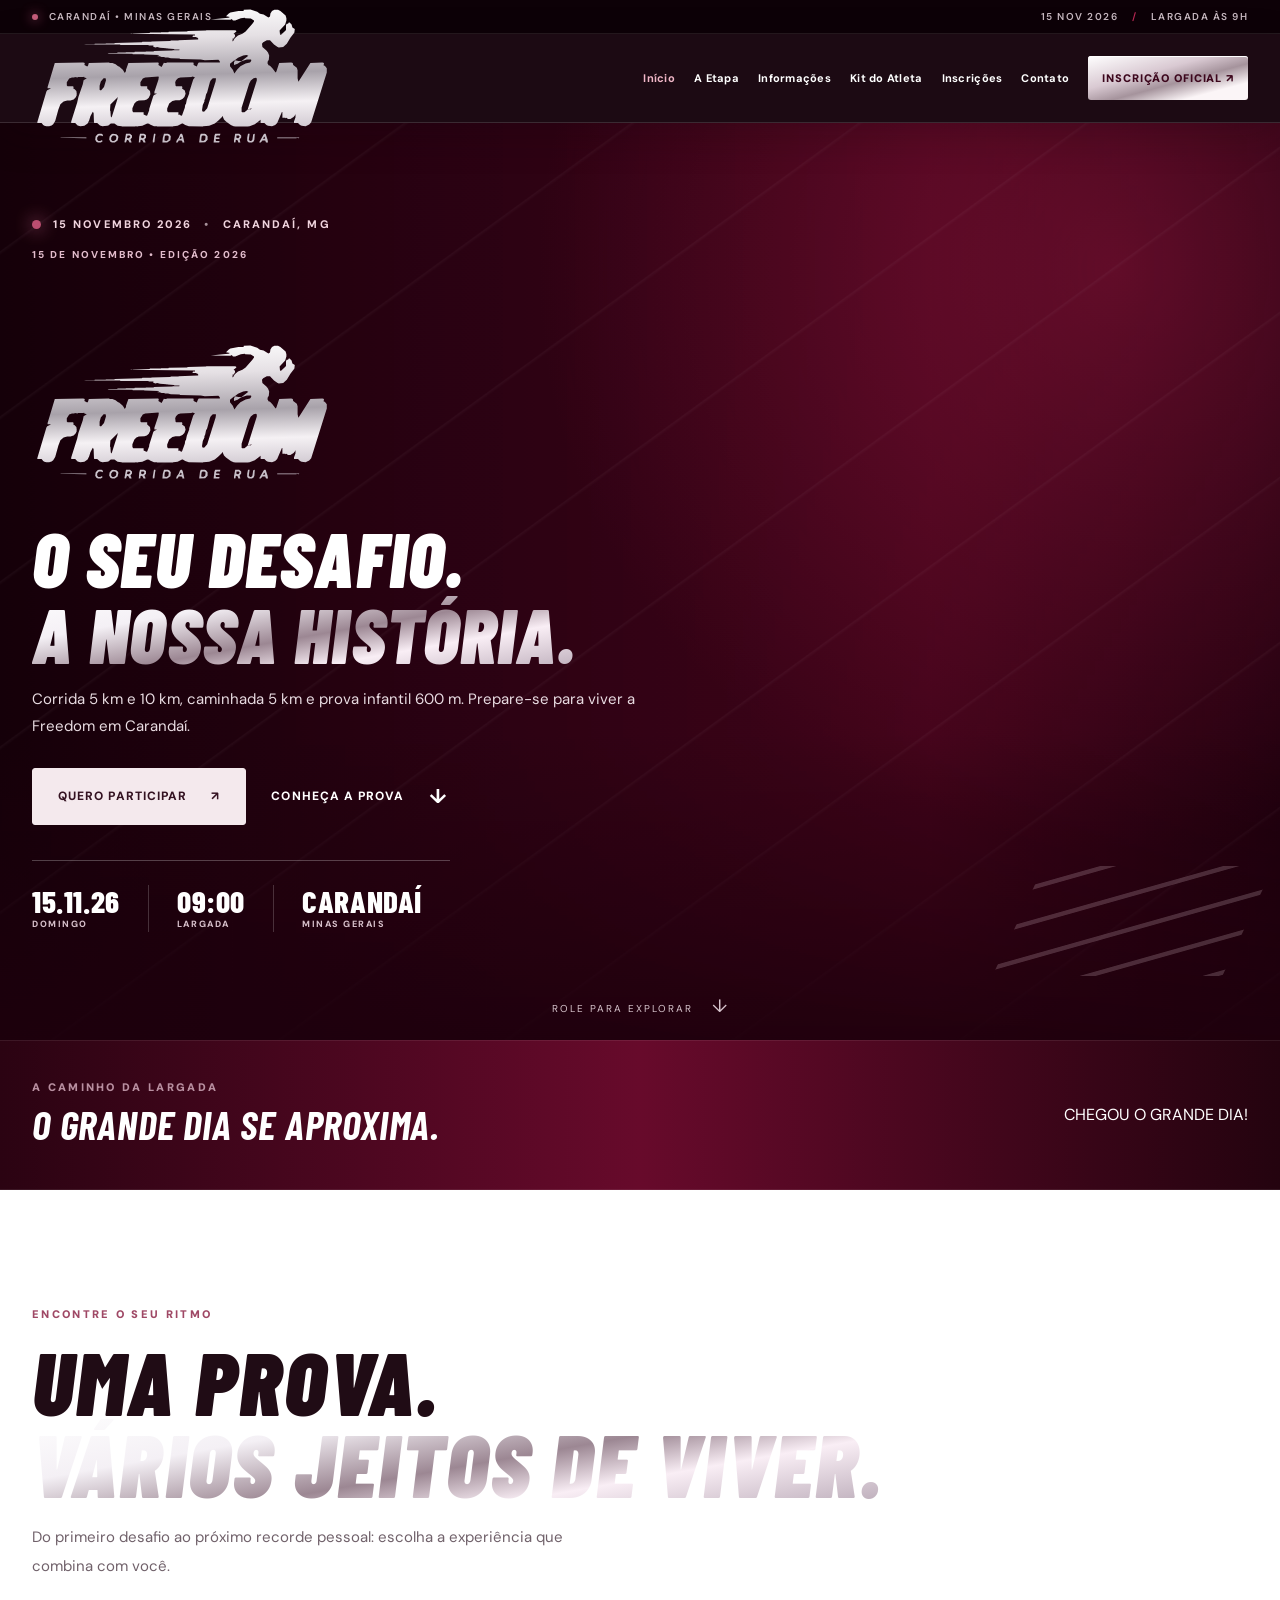
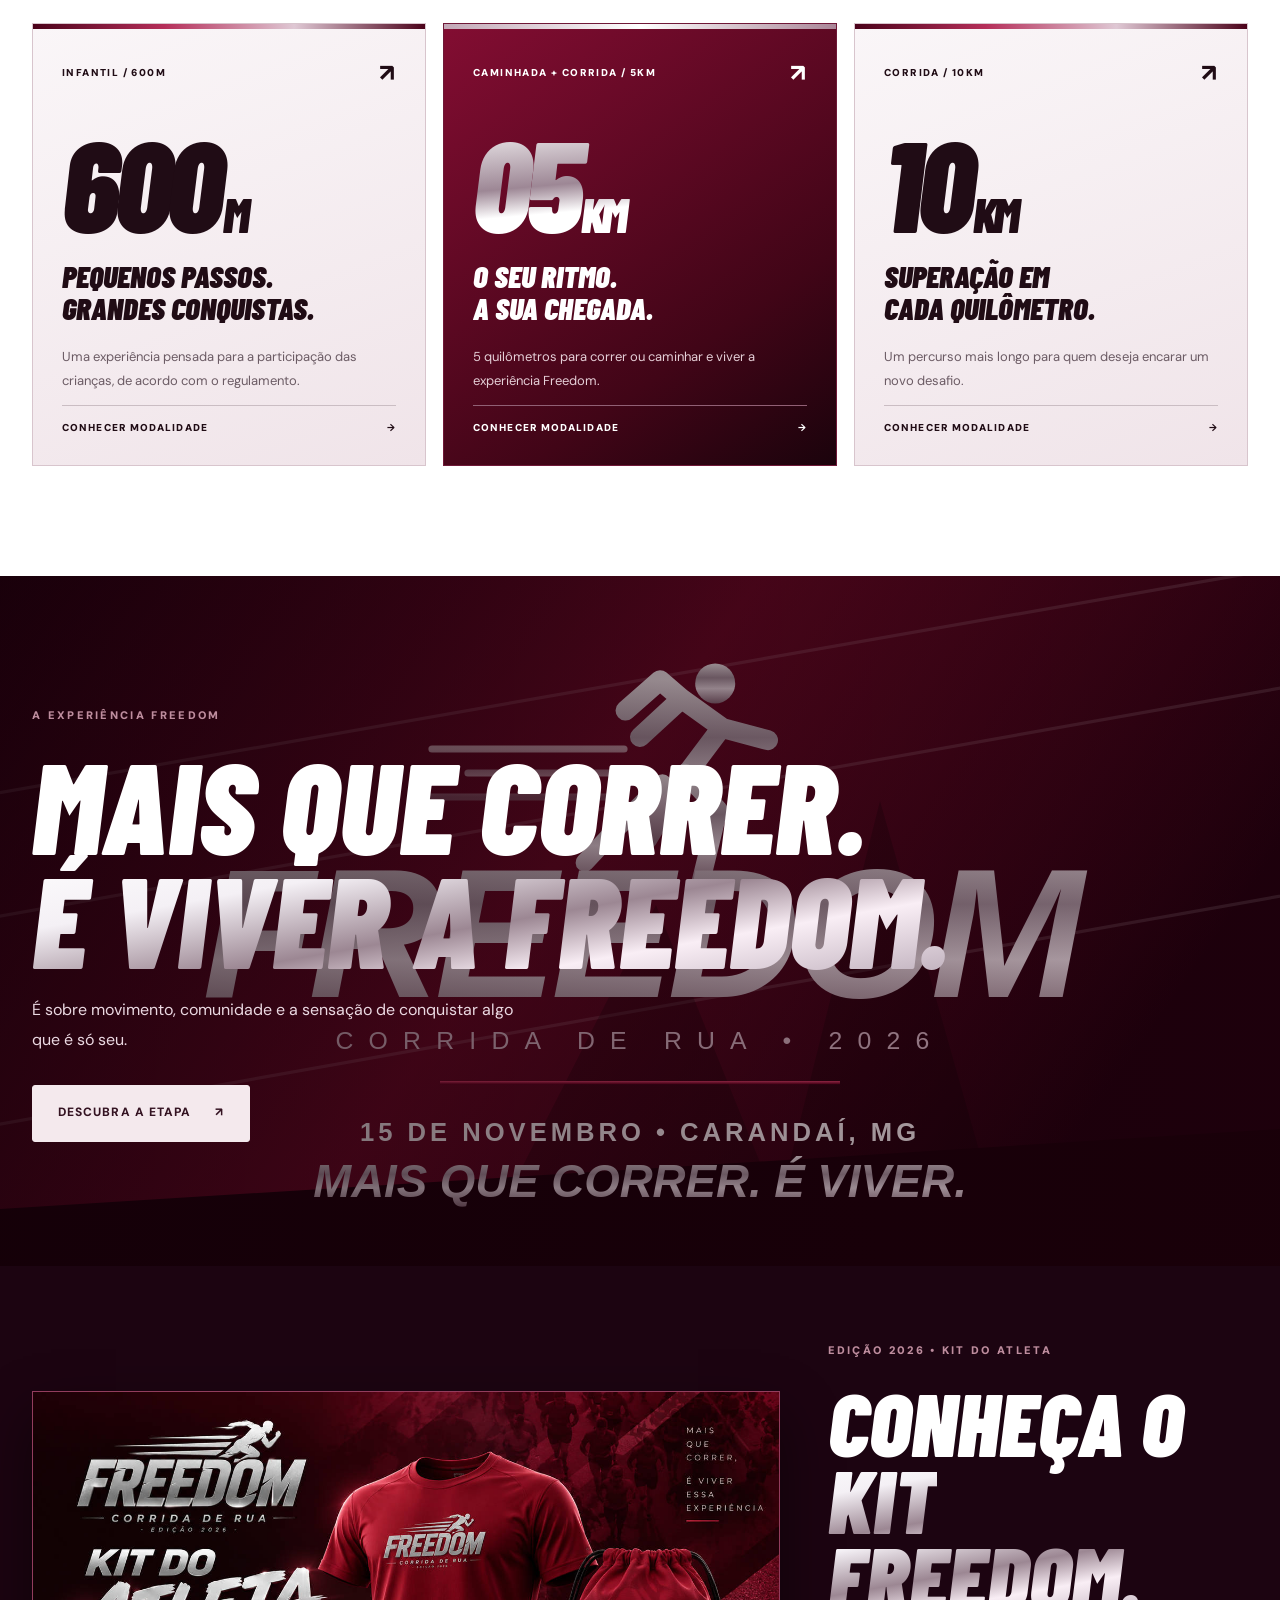
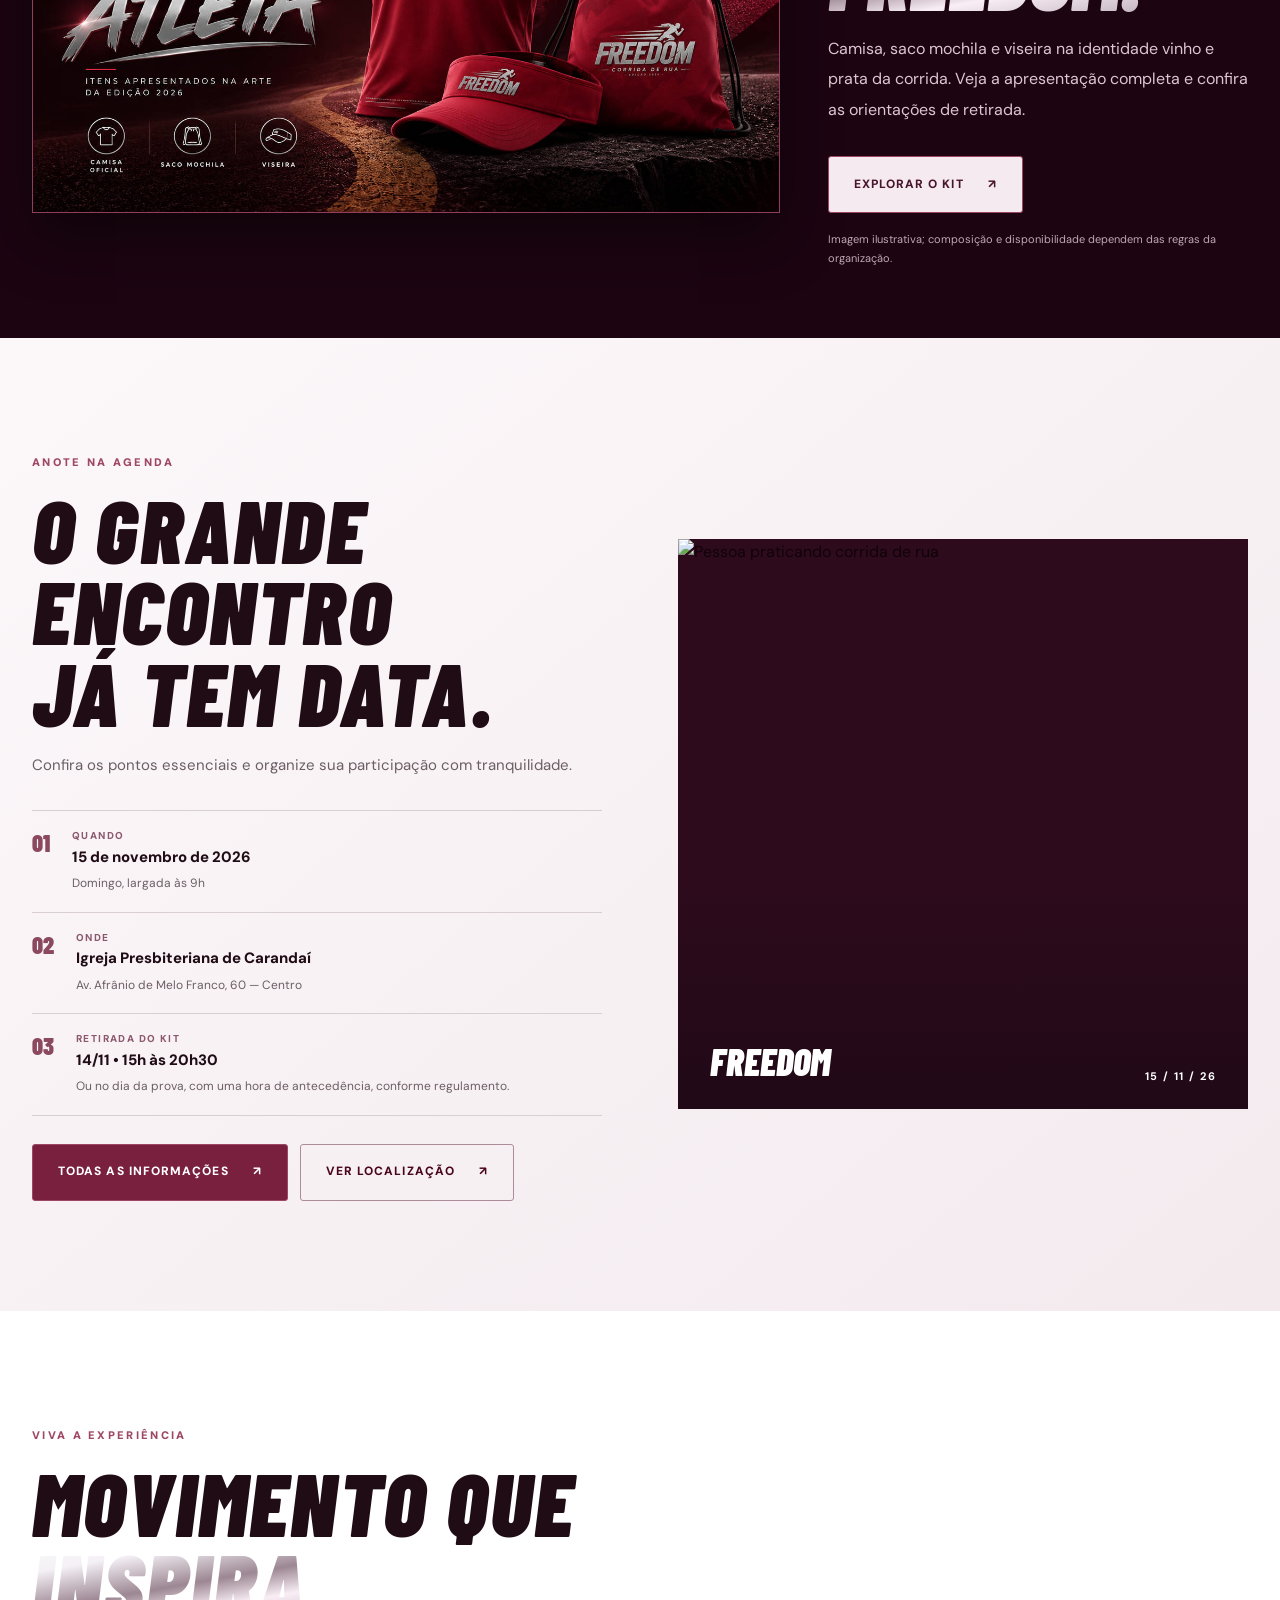
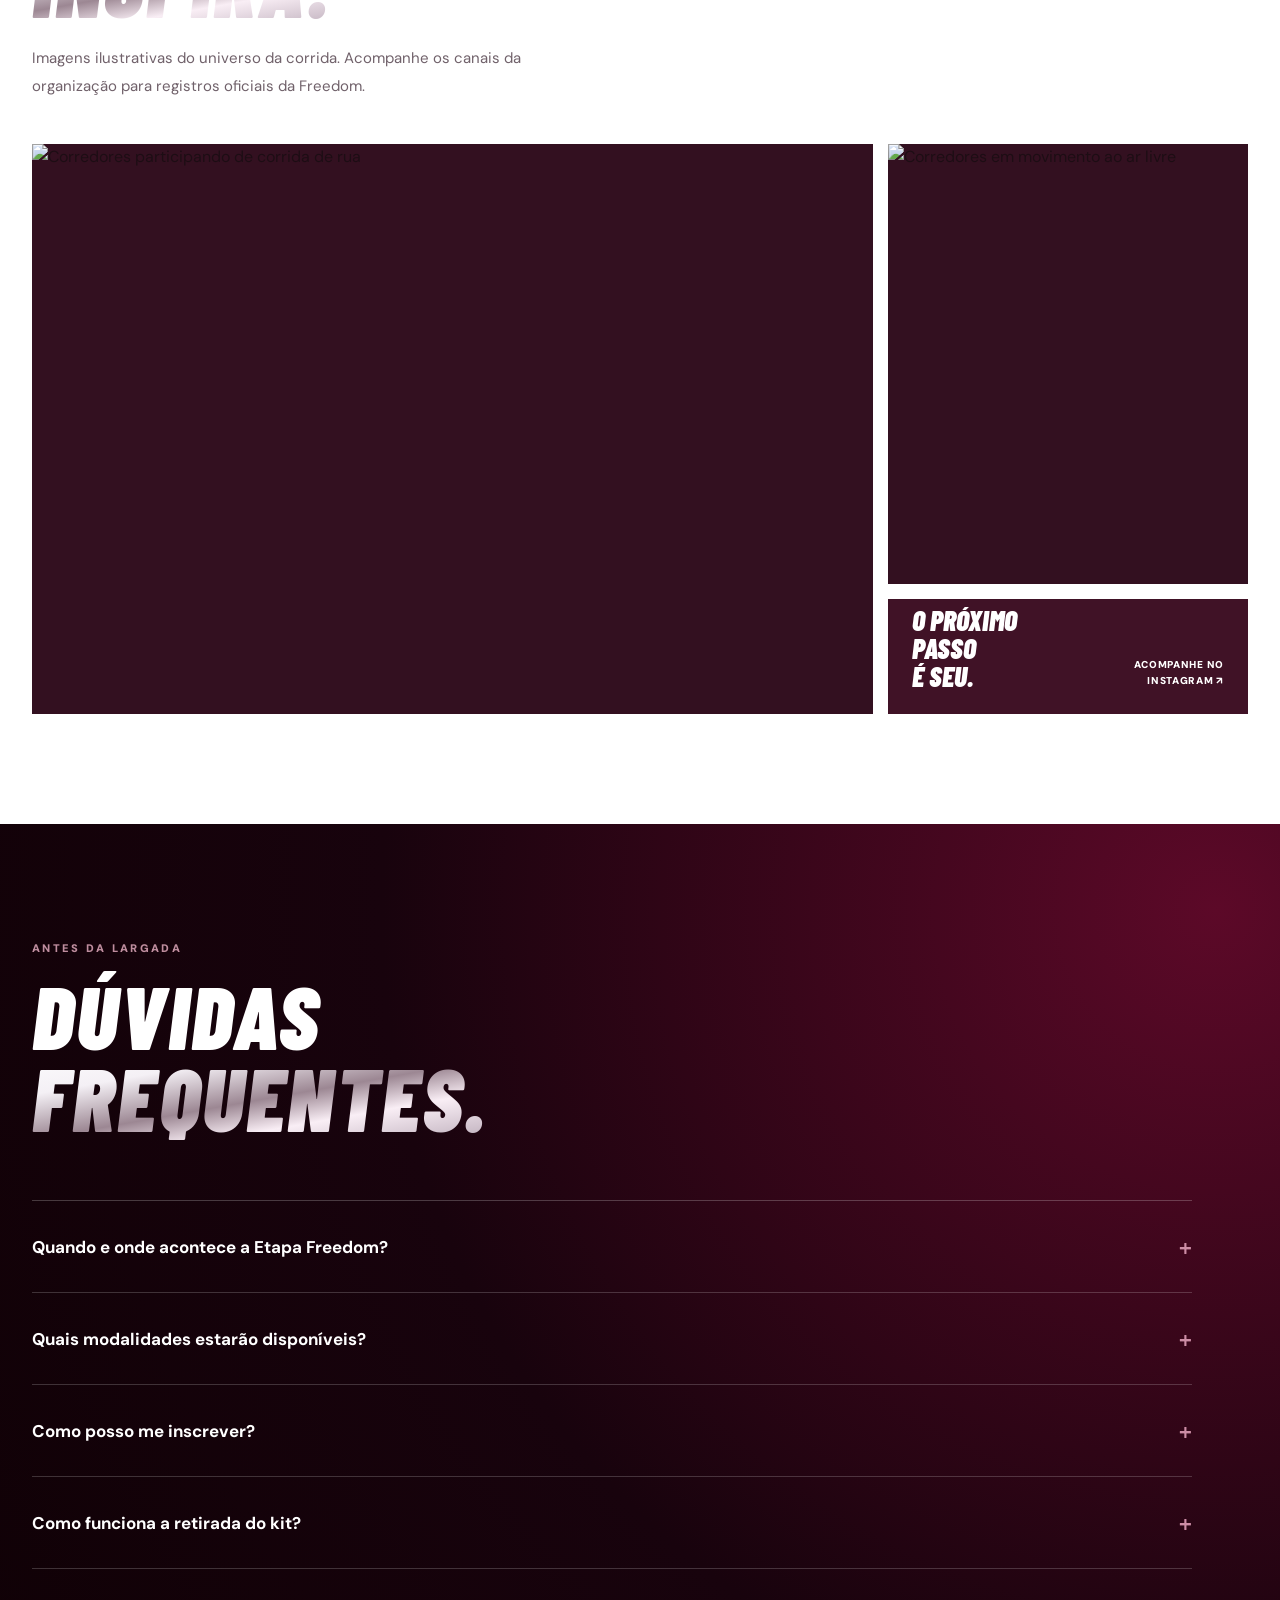
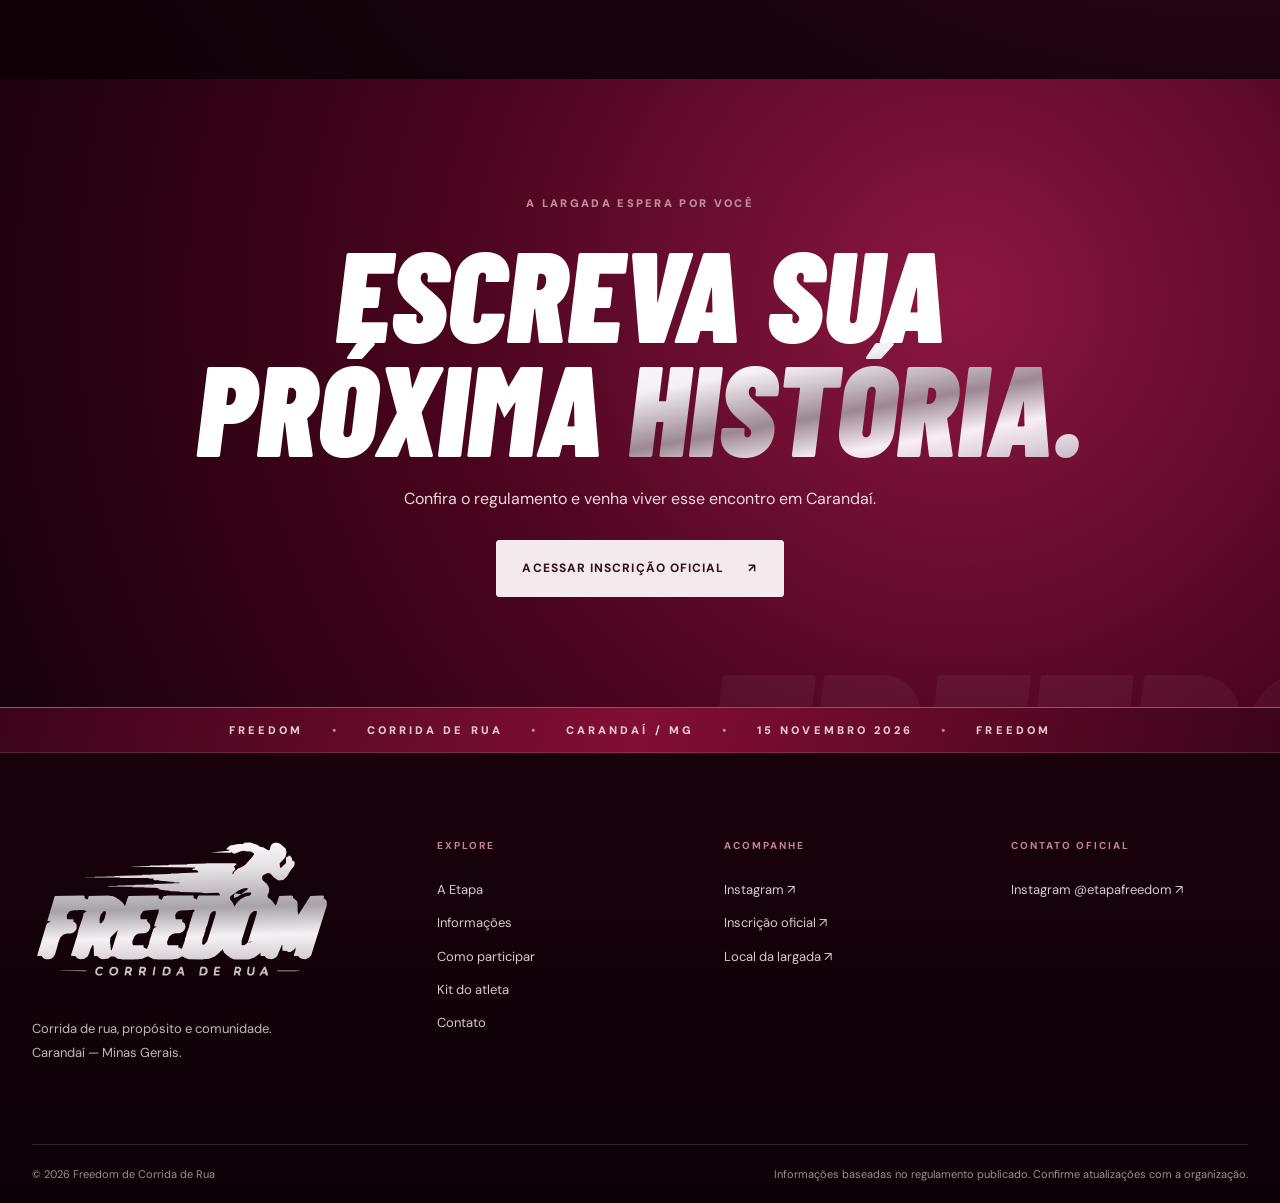
==== commit 80870315: "Aplica logomarca oficial Freedom no cabecalho, home e rodapes com layout responsivo" ====
--- a/index.html
+++ b/index.html
@@ -1,13 +1,13 @@
-<!doctype html><html lang="pt-BR"><head><meta charset="utf-8"><meta name="viewport" content="width=device-width, initial-scale=1"><meta name="theme-color" content="#160910"><meta name="description" content="Etapa Freedom de Corrida de Rua 2026, dia 15 de novembro em Carandaí. Confira percurso, horários e inscrição oficial."><meta property="og:type" content="website"><meta property="og:title" content="Início | Freedom 2026"><meta property="og:description" content="Etapa Freedom de Corrida de Rua 2026, dia 15 de novembro em Carandaí. Confira percurso, horários e inscrição oficial."><meta property="og:image" content="https://images.unsplash.com/photo-1461896836934-ffe607ba8211?auto=format&amp;fit=crop&amp;w=1600&amp;q=85"><title>Início | Freedom 2026</title><link rel="preconnect" href="https://fonts.googleapis.com"><link rel="preconnect" href="https://fonts.gstatic.com" crossorigin><link rel="stylesheet" href="style.css?v=kit2026-imagem-original-v5"></head><body><a class="skip-link" href="#conteudo">Pular para conteúdo</a>
+<!doctype html><html lang="pt-BR"><head><meta charset="utf-8"><meta name="viewport" content="width=device-width, initial-scale=1"><meta name="theme-color" content="#160910"><meta name="description" content="Etapa Freedom de Corrida de Rua 2026, dia 15 de novembro em Carandaí. Confira percurso, horários e inscrição oficial."><meta property="og:type" content="website"><meta property="og:title" content="Início | Freedom 2026"><meta property="og:description" content="Etapa Freedom de Corrida de Rua 2026, dia 15 de novembro em Carandaí. Confira percurso, horários e inscrição oficial."><meta property="og:image" content="https://images.unsplash.com/photo-1461896836934-ffe607ba8211?auto=format&amp;fit=crop&amp;w=1600&amp;q=85"><title>Início | Freedom 2026</title><link rel="preconnect" href="https://fonts.googleapis.com"><link rel="preconnect" href="https://fonts.gstatic.com" crossorigin><link rel="icon" type="image/svg+xml" href="assets/logo-freedom-oficial.svg"><link rel="stylesheet" href="style.css?v=freedom-logo-oficial-20261021"></head><body><a class="skip-link" href="#conteudo">Pular para conteúdo</a>
 <div class="topbar"><div class="wrap topbar-inner"><span><span class="pulse"></span> CARANDAÍ • MINAS GERAIS</span><span>15 NOV 2026 <span class="topbar-sep">/</span> LARGADA ÀS 9H</span></div></div>
 <header class="site-header" id="inicio"><div class="wrap nav-container">
-<a class="brand" href="index.html" aria-label="Freedom, ir para o início"><span class="identity-lockup"><span class="brand-motion"><svg class="speed-runner" viewBox="0 0 130 65" xmlns="http://www.w3.org/2000/svg" aria-hidden="true"><g fill="none" stroke="currentColor" stroke-linecap="round" stroke-linejoin="round"><path d="M4 17H64M13 27H48M2 37H40" stroke-width="3" opacity=".65"/><path d="m69 28 13-15 16 10-12 11-14 17M82 13l-8-3-10 9M98 23l18 7" stroke-width="7"/><path d="m84 32 12 11-9 17M77 36l-17 15-9 8" stroke-width="7"/></g><circle cx="94" cy="8" r="7" fill="currentColor"/></svg></span><strong class="brand-metal">FREEDOM</strong><span class="brand-caption">CORRIDA DE RUA <b>2026</b></span></span></a>
+<a class="brand" href="index.html" aria-label="Freedom Corrida de Rua, ir para o início"><img class="freedom-logo freedom-logo-header" src="assets/logo-freedom-oficial.svg" alt="Freedom Corrida de Rua" width="750" height="365" decoding="async"></a>
 <button type="button" class="menu-toggle" aria-controls="main-nav" aria-expanded="false"><span></span><span></span><span></span><span class="sr-only">Abrir menu</span></button>
 <nav class="nav" id="main-nav" aria-label="Navegação principal">
 <a href="index.html" aria-current="page">Início</a><a href="sobre.html" >A Etapa</a><a href="informacoes.html" >Informações</a><a href="kit.html">Kit do Atleta</a><a href="inscricoes.html" >Inscrições</a><a href="contatos.html" >Contato</a>
 <a class="nav-primary" href="https://inscricaodecorrida.com.br/evento/freedom-de-corrida-de-rua-2026" target="_blank" rel="noopener noreferrer">INSCRIÇÃO OFICIAL <span aria-hidden="true">↗</span></a></nav>
 </div></header><main id="conteudo">
-<section class="hero"><div class="hero-background" aria-hidden="true"></div><div class="wrap hero-body"><div class="hero-copy"><div class="eyebrow eyebrow-light"><i></i> 15 NOVEMBRO 2026 <span>•</span> CARANDAÍ, MG</div><div class="hero-campaign"><span>15 DE NOVEMBRO • EDIÇÃO 2026</span><div class="hero-logo-wrap"><div class="hero-running"><svg class="speed-runner" viewBox="0 0 130 65" xmlns="http://www.w3.org/2000/svg" aria-hidden="true"><g fill="none" stroke="currentColor" stroke-linecap="round" stroke-linejoin="round"><path d="M4 17H64M13 27H48M2 37H40" stroke-width="3" opacity=".65"/><path d="m69 28 13-15 16 10-12 11-14 17M82 13l-8-3-10 9M98 23l18 7" stroke-width="7"/><path d="m84 32 12 11-9 17M77 36l-17 15-9 8" stroke-width="7"/></g><circle cx="94" cy="8" r="7" fill="currentColor"/></svg></div><div class="hero-metal-logo">FREEDOM</div><div class="hero-metal-caption"><i></i>CORRIDA DE RUA<i></i></div></div></div><h1>O SEU DESAFIO.<br><em>A NOSSA HISTÓRIA.</em></h1><p class="hero-lede">Corrida 5 km e 10 km, caminhada 5 km e prova infantil 600 m. Prepare-se para viver a Freedom em Carandaí.</p><div class="hero-actions"><a class="button button-primary" href="https://inscricaodecorrida.com.br/evento/freedom-de-corrida-de-rua-2026" target="_blank" rel="noopener noreferrer">QUERO PARTICIPAR <span aria-hidden="true">↗</span></a><a class="hero-outline" href="informacoes.html">CONHEÇA A PROVA <span>↓</span></a></div><div class="hero-meta"><div><strong>15.11.26</strong><small>DOMINGO</small></div><div><strong>09:00</strong><small>LARGADA</small></div><div><strong>CARANDAÍ</strong><small>MINAS GERAIS</small></div></div></div><div class="hero-side" aria-hidden="true"><div class="speed-marks"></div></div></div><div class="hero-scroll" aria-hidden="true">ROLE PARA EXPLORAR <span>↓</span></div></section>
+<section class="hero"><div class="hero-background" aria-hidden="true"></div><div class="wrap hero-body"><div class="hero-copy"><div class="eyebrow eyebrow-light"><i></i> 15 NOVEMBRO 2026 <span>•</span> CARANDAÍ, MG</div><div class="hero-campaign"><span>15 DE NOVEMBRO • EDIÇÃO 2026</span><div class="hero-logo-wrap"><img class="freedom-logo freedom-logo-hero" src="assets/logo-freedom-oficial.svg" alt="Freedom Corrida de Rua" width="750" height="365" fetchpriority="high"></div></div><h1>O SEU DESAFIO.<br><em>A NOSSA HISTÓRIA.</em></h1><p class="hero-lede">Corrida 5 km e 10 km, caminhada 5 km e prova infantil 600 m. Prepare-se para viver a Freedom em Carandaí.</p><div class="hero-actions"><a class="button button-primary" href="https://inscricaodecorrida.com.br/evento/freedom-de-corrida-de-rua-2026" target="_blank" rel="noopener noreferrer">QUERO PARTICIPAR <span aria-hidden="true">↗</span></a><a class="hero-outline" href="informacoes.html">CONHEÇA A PROVA <span>↓</span></a></div><div class="hero-meta"><div><strong>15.11.26</strong><small>DOMINGO</small></div><div><strong>09:00</strong><small>LARGADA</small></div><div><strong>CARANDAÍ</strong><small>MINAS GERAIS</small></div></div></div><div class="hero-side" aria-hidden="true"><div class="speed-marks"></div></div></div><div class="hero-scroll" aria-hidden="true">ROLE PARA EXPLORAR <span>↓</span></div></section>
 <section class="countdown-bar"><div class="wrap countdown-layout"><div><div class="mini-overline">A CAMINHO DA LARGADA</div><h2>O grande dia se aproxima.</h2></div><div class="countdown" data-countdown role="timer" aria-label="Contagem regressiva para a prova"><div><strong data-days>--</strong><small>DIAS</small></div><b>:</b><div><strong data-hours>--</strong><small>HORAS</small></div><b>:</b><div><strong data-minutes>--</strong><small>MIN</small></div><b>:</b><div><strong data-seconds>--</strong><small>SEG</small></div></div></div></section>
 <section class="section section-white" id="percursos"><div class="wrap"><div class="section-heading"><div><span class="kicker">ENCONTRE O SEU RITMO</span><h2>UMA PROVA.<br><em>VÁRIOS JEITOS DE VIVER.</em></h2><p>Do primeiro desafio ao próximo recorde pessoal: escolha a experiência que combina com você.</p></div></div><div class="race-cards">
 <a class="race-card" href="informacoes.html#percursos"><div class="race-card-top"><span>INFANTIL / 600M</span><span>↗</span></div><div class="race-distance">600<span>M</span></div><h3>PEQUENOS PASSOS.<br>GRANDES CONQUISTAS.</h3><p>Uma experiência pensada para a participação das crianças, de acordo com o regulamento.</p><span class="race-footer">CONHECER MODALIDADE <b>→</b></span></a>
@@ -20,5 +20,5 @@
 <section class="section section-dark"><div class="wrap"><div class="section-heading section-heading-dark"><div><span class="kicker kicker-light">ANTES DA LARGADA</span><h2>DÚVIDAS<br><em>FREQUENTES.</em></h2></div></div><div class="faq-list">
 <div class="faq-item"><button class="faq-question" aria-expanded="false" aria-controls="faq-0"><span>Quando e onde acontece a Etapa Freedom?</span><b aria-hidden="true">+</b></button><div class="faq-answer" id="faq-0" hidden>A corrida está prevista para domingo, 15 de novembro de 2026, às 9h, em frente à Igreja Presbiteriana de Carandaí, na Avenida Afrânio de Melo Franco, 60, Centro.</div></div><div class="faq-item"><button class="faq-question" aria-expanded="false" aria-controls="faq-1"><span>Quais modalidades estarão disponíveis?</span><b aria-hidden="true">+</b></button><div class="faq-answer" id="faq-1" hidden>Segundo as informações publicadas, há corrida infantil de aproximadamente 600 metros, corrida de 5 km e 10 km e caminhada de 5 km. Confira faixas etárias e regras no regulamento.</div></div><div class="faq-item"><button class="faq-question" aria-expanded="false" aria-controls="faq-2"><span>Como posso me inscrever?</span><b aria-hidden="true">+</b></button><div class="faq-answer" id="faq-2" hidden>As inscrições oficiais são feitas pela plataforma indicada pela organização. Acesse a página Inscrições deste site para seguir ao serviço de cadastro oficial.</div></div><div class="faq-item"><button class="faq-question" aria-expanded="false" aria-controls="faq-3"><span>Como funciona a retirada do kit?</span><b aria-hidden="true">+</b></button><div class="faq-answer" id="faq-3" hidden>Está prevista para 14/11, das 15h às 20h30, na secretaria da Igreja Presbiteriana de Carandaí, ou no dia da prova com uma hora de antecedência. Consulte as condições no regulamento.</div></div></div></div></section>
 <section class="end-cta"><div class="wrap"><span class="kicker kicker-light">A LARGADA ESPERA POR VOCÊ</span><h2>ESCREVA SUA<br>PRÓXIMA <em>HISTÓRIA.</em></h2><p>Confira o regulamento e venha viver esse encontro em Carandaí.</p><a class="button button-primary" href="https://inscricaodecorrida.com.br/evento/freedom-de-corrida-de-rua-2026" target="_blank" rel="noopener noreferrer">ACESSAR INSCRIÇÃO OFICIAL <span aria-hidden="true">↗</span></a></div></section>
-<div class="official-stripe" aria-hidden="true"><span>FREEDOM</span><span>•</span><span>CORRIDA DE RUA</span><span>•</span><span>CARANDAÍ / MG</span><span>•</span><span>15 NOVEMBRO 2026</span><span>•</span><span>FREEDOM</span></div></main><footer class="footer"><div class="wrap"><div class="footer-top"><div><a class="footer-logo" href="index.html" aria-label="Freedom Corrida de Rua, início"><span class="identity-lockup"><span class="brand-motion"><svg class="speed-runner" viewBox="0 0 130 65" xmlns="http://www.w3.org/2000/svg" aria-hidden="true"><g fill="none" stroke="currentColor" stroke-linecap="round" stroke-linejoin="round"><path d="M4 17H64M13 27H48M2 37H40" stroke-width="3" opacity=".65"/><path d="m69 28 13-15 16 10-12 11-14 17M82 13l-8-3-10 9M98 23l18 7" stroke-width="7"/><path d="m84 32 12 11-9 17M77 36l-17 15-9 8" stroke-width="7"/></g><circle cx="94" cy="8" r="7" fill="currentColor"/></svg></span><strong class="brand-metal">FREEDOM</strong><span class="brand-caption">CORRIDA DE RUA <b>2026</b></span></span></a><p>Corrida de rua, propósito e comunidade.<br>Carandaí — Minas Gerais.</p></div><div class="footer-column"><strong>EXPLORE</strong><a href="sobre.html">A Etapa</a><a href="informacoes.html">Informações</a><a href="inscricoes.html">Como participar</a><a href="kit.html">Kit do atleta</a><a href="contatos.html">Contato</a></div><div class="footer-column"><strong>ACOMPANHE</strong><a href="https://www.instagram.com/etapafreedom/" target="_blank" rel="noopener noreferrer">Instagram ↗</a><a href="https://inscricaodecorrida.com.br/evento/freedom-de-corrida-de-rua-2026" target="_blank" rel="noopener noreferrer">Inscrição oficial ↗</a><a href="https://www.google.com/maps/search/?api=1&query=Avenida+Afranio+de+Melo+Franco+60+Carandai+MG" target="_blank" rel="noopener noreferrer">Local da largada ↗</a></div><div class="footer-column"><strong>CONTATO OFICIAL</strong><a href="https://www.instagram.com/etapafreedom/" target="_blank" rel="noopener noreferrer">Instagram @etapafreedom ↗</a></div></div><div class="footer-bottom"><span>© 2026 Freedom de Corrida de Rua</span><span>Informações baseadas no regulamento publicado. Confirme atualizações com a organização.</span></div></div></footer>
+<div class="official-stripe" aria-hidden="true"><span>FREEDOM</span><span>•</span><span>CORRIDA DE RUA</span><span>•</span><span>CARANDAÍ / MG</span><span>•</span><span>15 NOVEMBRO 2026</span><span>•</span><span>FREEDOM</span></div></main><footer class="footer"><div class="wrap"><div class="footer-top"><div><a class="footer-logo" href="index.html" aria-label="Freedom Corrida de Rua, ir para o início"><img class="freedom-logo freedom-logo-footer" src="assets/logo-freedom-oficial.svg" alt="Freedom Corrida de Rua" width="750" height="365" loading="lazy" decoding="async"></a><p>Corrida de rua, propósito e comunidade.<br>Carandaí — Minas Gerais.</p></div><div class="footer-column"><strong>EXPLORE</strong><a href="sobre.html">A Etapa</a><a href="informacoes.html">Informações</a><a href="inscricoes.html">Como participar</a><a href="kit.html">Kit do atleta</a><a href="contatos.html">Contato</a></div><div class="footer-column"><strong>ACOMPANHE</strong><a href="https://www.instagram.com/etapafreedom/" target="_blank" rel="noopener noreferrer">Instagram ↗</a><a href="https://inscricaodecorrida.com.br/evento/freedom-de-corrida-de-rua-2026" target="_blank" rel="noopener noreferrer">Inscrição oficial ↗</a><a href="https://www.google.com/maps/search/?api=1&query=Avenida+Afranio+de+Melo+Franco+60+Carandai+MG" target="_blank" rel="noopener noreferrer">Local da largada ↗</a></div><div class="footer-column"><strong>CONTATO OFICIAL</strong><a href="https://www.instagram.com/etapafreedom/" target="_blank" rel="noopener noreferrer">Instagram @etapafreedom ↗</a></div></div><div class="footer-bottom"><span>© 2026 Freedom de Corrida de Rua</span><span>Informações baseadas no regulamento publicado. Confirme atualizações com a organização.</span></div></div></footer>
 <button class="back-to-top" type="button" aria-label="Voltar ao topo">↑</button><script defer src="script.js?v=freedom-identidade-2026-v2"></script></body></html>
--- a/style.css
+++ b/style.css
@@ -1,11 +1,11 @@
 @import url('https://fonts.googleapis.com/css2?family=Barlow+Condensed:wght@500;600;700;800;900&family=DM+Sans:wght@400;500;600;700;800&display=swap');
 :root{--night:#110309;--wine:#4a061c;--wine2:#740b2c;--wine3:#bb2955;--silver:#d9d5db;--cream:#f4f0f0;--white:#fff;--ink:#200c15;--muted:#6b5862;--edge:#dac7ce;--serif:'Barlow Condensed',Impact,sans-serif;--body:'DM Sans',Arial,sans-serif;--max:1240px}
 *{box-sizing:border-box}html{scroll-behavior:smooth;scroll-padding-top:88px}body{margin:0;color:var(--ink);background:var(--white);font-family:var(--body);-webkit-font-smoothing:antialiased;overflow-x:hidden;line-height:1.65}a{color:inherit;text-decoration:none}button{font:inherit}img{display:block;width:100%;height:auto}button,a{-webkit-tap-highlight-color:transparent}::selection{background:#a34b68;color:#fff}.wrap{width:min(var(--max),calc(100% - 64px));margin-inline:auto}.sr-only{position:absolute;width:1px;height:1px;overflow:hidden;clip:rect(0,0,0,0)}.skip-link{position:absolute;z-index:100;background:#fff;color:#000;padding:10px;transform:translateY(-150%)}.skip-link:focus{transform:none}.topbar{background:#0c050a;color:#c8b9c1;font:600 10px var(--body);letter-spacing:.15em}.topbar-inner{min-height:33px;display:flex;align-items:center;justify-content:space-between;gap:16px}.topbar-sep{color:var(--wine3);padding:0 10px}.pulse{display:inline-block;width:6px;height:6px;background:#c55d7b;border-radius:50%;margin-right:7px;box-shadow:0 0 12px #c55d7b}
-.site-header{position:sticky;top:0;z-index:30;background:rgba(20,7,15,.95);backdrop-filter:blur(18px);border-bottom:1px solid rgba(255,255,255,.12);color:#fff}.nav-container{height:88px;display:flex;align-items:center;justify-content:space-between;gap:24px}.brand{display:flex;align-items:center;gap:12px;flex-shrink:0}.nav{display:flex;align-items:center;gap:25px}.nav>a{font-size:12px;font-weight:700;letter-spacing:.025em;transition:color .2s}.nav>a:not(.nav-primary):hover,.nav>a[aria-current=page]{color:#f1b7c8}.nav .nav-primary{background:#f2e9ec;color:#3b1024;padding:14px 20px;letter-spacing:.08em;border-radius:3px}.nav .nav-primary:hover{background:#fff;color:#3b1024}.menu-toggle{display:none;background:transparent;border:0;padding:12px;cursor:pointer}.menu-toggle span:not(.sr-only){display:block;width:24px;height:2px;background:#fff;margin:5px}.hero{position:relative;min-height:min(800px,calc(100svh - 121px));display:flex;align-items:center;color:#fff;background:#1e0a15;overflow:hidden}.hero-background{position:absolute;inset:0;background:linear-gradient(90deg,rgba(20,0,9,.97) 0%,rgba(44,2,19,.93) 37%,rgba(78,5,30,.70) 72%,rgba(28,0,12,.53)),url('https://images.unsplash.com/photo-1461896836934-ffe607ba8211?auto=format&fit=crop&w=2200&q=86') center/cover no-repeat;transform:scale(1.035);animation:hero-in 1.5s ease-out both}.hero-background:after{content:"";position:absolute;inset:0;background:linear-gradient(0deg,#1e000dea,transparent 34%),repeating-linear-gradient(144deg,transparent 0 125px,rgba(235,217,226,.045) 126px,transparent 129px),radial-gradient(circle at 86% 17%,rgba(183,31,79,.37),transparent 42%)}.hero-body{position:relative;display:flex;justify-content:space-between;align-items:center;padding:96px 0 117px}.hero-copy{max-width:900px;z-index:2}.eyebrow{display:flex;align-items:center;gap:12px;letter-spacing:.19em;font-weight:800;font-size:11px;text-transform:uppercase}.eyebrow-light{color:#f0d4de}.eyebrow i{height:9px;width:9px;background:#bb4e70;border-radius:50%;box-shadow:0 0 17px #dc7296}.eyebrow span{color:#a7929b}.hero h1,.subhero h1{font-family:var(--serif);font-weight:900;font-style:italic;text-transform:uppercase;line-height:.89;letter-spacing:.002em;margin:25px 0 28px;font-size:clamp(72px,9.5vw,154px)}h1 em,h2 em{font-style:inherit;background:linear-gradient(170deg,#fff 0%,#f4f0f5 28%,#9c8793 52%,#f9eef5 69%,#b0a0ae 100%);-webkit-background-clip:text;background-clip:text;color:transparent;-webkit-text-fill-color:transparent;text-shadow:none}.hero-lede{max-width:560px;font-size:16px;line-height:1.85;color:#e9dce2}.hero-actions{display:flex;align-items:center;gap:25px;margin:31px 0 52px;flex-wrap:wrap}.button,.hero-outline{font-weight:800;font-size:12px;letter-spacing:.09em;display:inline-flex;align-items:center;justify-content:center;gap:24px;text-transform:uppercase;transition:transform .2s,background .2s,color .2s}.button:hover,.hero-outline:hover{transform:translateY(-2px)}.button{min-height:57px;padding:15px 25px;border-radius:3px}.button-primary{background:#79203e;color:#fff;border:1px solid #9d4763}.button-primary:hover{background:#a52d58}.button-outline{border:1px solid #ae8b98;color:var(--wine);background:transparent}.section-dark .button-outline{color:#fff;border-color:#947887}.hero .button-primary,.statement-section .button-primary,.end-cta .button-primary{background:#f4e9ed;color:#341322;border-color:#f4e9ed}.hero .button-primary:hover,.statement-section .button-primary:hover,.end-cta .button-primary:hover{background:#fff}.hero-outline{color:#fff}.hero-outline span{font-size:20px}.hero-meta{display:flex;flex-wrap:wrap;gap:0;border-top:1px solid #ffffff40;padding-top:24px;width:max-content;max-width:100%}.hero-meta>div{padding:0 28px;border-right:1px solid #ffffff30;display:grid;gap:1px}.hero-meta>div:first-child{padding-left:0}.hero-meta>div:last-child{border:0}.hero-meta strong{font:800 31px/1 var(--serif);letter-spacing:.02em}.hero-meta small{font-size:9px;letter-spacing:.17em;color:#d6bfca;font-weight:800}.hero-side{position:absolute;right:0;bottom:7%;opacity:.2;pointer-events:none}.speed-marks{width:230px;height:110px;background:repeating-linear-gradient(162deg,transparent 0 17px,#f1d4df 18px 22px,transparent 23px 38px);transform:skewX(-25deg)}.hero-scroll{position:absolute;bottom:22px;left:50%;transform:translateX(-50%);font-size:10px;letter-spacing:.2em;color:#d7c4cd}.hero-scroll span{display:inline-block;font-size:18px;margin-left:14px}.countdown-bar{background:#220c18;color:#fff;border-block:1px solid #ffffff14}.countdown-layout{display:flex;align-items:center;justify-content:space-between;gap:28px;min-height:148px}.mini-overline,.kicker{font-size:11px;font-weight:900;letter-spacing:.21em;color:#9f4865}.mini-overline{color:#b88fa0}.countdown-layout h2{font:700 34px/1.1 var(--serif);text-transform:uppercase;letter-spacing:.02em;margin:6px 0}.countdown{display:flex;align-items:center;gap:14px}.countdown>div{display:grid;justify-items:center;min-width:60px}.countdown strong{font:800 45px/.95 var(--serif);font-variant-numeric:tabular-nums}.countdown small{font-size:9px;font-weight:800;letter-spacing:.12em;color:#bda4b0;margin-top:10px}.countdown>b{color:#926578;font-size:22px;align-self:flex-start;margin-top:4px}.section{padding:110px 0}.section-white{background:#fff}.section-cream{background:linear-gradient(140deg,#fcf8fa,#f3eaee)}.section-dark{background:#180914;color:#fff}.section-heading{display:flex;justify-content:space-between;align-items:end;margin-bottom:43px}.section-heading h2,.compact-cta h2,.contact-help h2{font:italic 900 clamp(54px,7vw,91px)/.91 var(--serif);text-transform:uppercase;letter-spacing:-.005em;margin:14px 0 20px}.section-heading p{max-width:570px;margin:0;color:#70616a;font-size:15px;line-height:1.9}.section-heading-dark h2{color:#fff}.kicker-light{color:#be8d9e}.race-cards,.value-grid,.modality-grid,.prices-grid,.contacts-grid{display:grid;grid-template-columns:repeat(3,minmax(0,1fr));gap:17px}.race-card{border:1px solid #d8c5cd;min-height:433px;padding:29px;display:flex;flex-direction:column;background:linear-gradient(160deg,#faf6f8,#f0e4e9);transition:transform .25s,border-color .25s;position:relative;overflow:hidden}.race-card:hover{transform:translateY(-7px);border-color:#a94b69}.race-card-highlight{background:linear-gradient(145deg,#830d32,#410517 70%,#1b030c);color:#fff;border-color:#6f1837}.race-card-top{display:flex;justify-content:space-between;align-items:center;font-size:10px;font-weight:900;letter-spacing:.14em}.race-card-top span:last-child{font-size:24px}.race-distance{font:900 clamp(86px,10vw,135px)/1 var(--serif);letter-spacing:-.035em;margin:25px 0 5px}.race-distance span{font-size:.38em;margin-left:3px}.race-card h3{font:900 29px/1.02 var(--serif);margin:9px 0;text-transform:uppercase}.race-card p{font-size:13px;color:#6b5b64;line-height:1.8}.race-card-highlight p{color:#e5cfd7}.race-footer{border-top:1px solid #cabdc3;padding-top:14px;margin-top:auto;font-size:10px;font-weight:900;letter-spacing:.11em;display:flex;justify-content:space-between}.race-card-highlight .race-footer{border-color:#916075}.statement-section{position:relative;min-height:690px;display:flex;align-items:center;background:#210d19;color:white;overflow:hidden}.statement-photo{position:absolute;inset:0;background:linear-gradient(90deg,#280010f5,#52051fd6 49%,#25000e63),url('https://images.unsplash.com/photo-1538805060514-97d9cc17730c?auto=format&fit=crop&w=1600&q=85') center/cover no-repeat}.statement-inner{position:relative;padding:100px 0}.statement-inner h2,.end-cta h2{font:italic 900 clamp(70px,10vw,150px)/.89 var(--serif);margin:20px 0;max-width:970px}.statement-inner p,.end-cta p{color:#ebd9e2;max-width:510px;margin-bottom:30px;line-height:1.85}.split-section{display:grid;grid-template-columns:1fr 1fr;align-items:center;gap:clamp(40px,6vw,90px)}.split-section .section-heading{margin-bottom:20px}.split-section p{font-size:15px;color:#6b5f65;line-height:1.85}.split-section .lead{font-size:18px;color:#47313d;font-weight:600}.event-details{border-top:1px solid #d9ced2;margin-top:30px}.event-details>div{display:flex;gap:22px;padding:17px 0;border-bottom:1px solid #d9ced2}.event-details>div>span{font:900 24px var(--serif);color:#8b4960}.event-details>div>div{display:grid}.event-details small{font-size:10px;letter-spacing:.14em;font-weight:800;color:#8c586d}.event-details strong{font-weight:800;font-size:15px}.event-details p{font-size:12px;margin:3px 0 0}.button-row{display:flex;gap:12px;flex-wrap:wrap;margin-top:28px}.media-frame{min-height:570px;position:relative;background:#2d0b1c;overflow:hidden}.media-frame img{height:100%;object-fit:cover;position:absolute;inset:0;filter:saturate(.65) contrast(1.1)}.media-frame:after{content:"";position:absolute;inset:0;background:linear-gradient(0deg,#1c0815bb,transparent 40%)}.frame-tag{position:absolute;bottom:0;left:0;right:0;padding:26px 32px;z-index:1;color:#fff;display:flex;justify-content:space-between;align-items:end;gap:10px}.frame-tag span{font:italic 900 37px var(--serif)}.frame-tag strong{font:700 11px var(--body);letter-spacing:.13em}.gallery{display:grid;grid-template-columns:1.4fr .6fr;grid-template-rows:440px 115px;gap:15px}.gallery-main,.gallery-minor{overflow:hidden;background:#331020}.gallery img{height:100%;object-fit:cover;transition:transform .5s;filter:saturate(.8)}.gallery-main:hover img,.gallery-minor:hover img{transform:scale(1.045)}.gallery-main{grid-row:span 2}.gallery-caption{background:#401226;color:#fff;padding:24px;display:flex;justify-content:space-between;align-items:end;gap:20px}.gallery-caption span{font:italic 900 28px/1 var(--serif)}.gallery-caption a{font-size:10px;font-weight:900;letter-spacing:.07em;text-align:right}.faq-list{max-width:1160px;border-top:1px solid #ffffff38}.faq-item{border-bottom:1px solid #ffffff30}.faq-question{width:100%;display:flex;justify-content:space-between;align-items:center;gap:20px;padding:28px 0;border:0;background:transparent;color:#fff;font:700 17px var(--body);text-align:left;cursor:pointer}.faq-question b{font:500 29px var(--serif);color:#cc8da5}.faq-answer{color:#cfbac5;max-width:830px;line-height:1.85;font-size:14px;padding:0 30px 26px 0}.faq-answer[hidden]{display:none}.end-cta{text-align:center;background:radial-gradient(circle at 75% 35%,#8b2a4b,#3b1024 49%,#1e0916);color:#fff;padding:110px 0;position:relative;overflow:hidden}.end-cta:after{content:"F";position:absolute;font:italic 900 500px/.75 var(--serif);opacity:.045;right:-15px;bottom:-130px;pointer-events:none}.end-cta h2{margin-inline:auto}.end-cta p{margin:0 auto 27px}.subhero{min-height:475px;position:relative;display:flex;align-items:center;background:#1b0914;color:#fff;overflow:hidden}.subhero:before{content:"";position:absolute;inset:0;background:linear-gradient(90deg,#19000cf5,#48051fd5 50%,#27031499),url('https://images.unsplash.com/photo-1461896836934-ffe607ba8211?auto=format&fit=crop&w=1600&q=85') center/cover}.subhero-about:before{background-image:linear-gradient(90deg,#160711f2,#3b0d24cf 53%,#27091766),url('https://images.unsplash.com/photo-1538805060514-97d9cc17730c?auto=format&fit=crop&w=2200&q=85')}.subhero-info:before{background-image:linear-gradient(90deg,#160711f2,#3b0d24cf 53%,#27091766),url('https://images.unsplash.com/photo-1552674605-db6ffd4facb5?auto=format&fit=crop&w=1200&q=85')}.subhero-contact:before{background-image:linear-gradient(90deg,#160711f2,#3b0d24cf 53%,#27091766),url('https://images.unsplash.com/photo-1476480862126-209bfaa8edc8?auto=format&fit=crop&w=1200&q=85')}.subhero-inner{position:relative;padding:90px 0}.subhero h1{font-size:clamp(70px,9vw,117px);max-width:960px}.subhero p{max-width:630px;color:#eddde3;line-height:1.9}.subhero-index{position:absolute;bottom:0;right:0;letter-spacing:.22em;font-weight:800;font-size:11px;color:#ddc7ce}.subhero-index b{color:#cd7791}.value-card{background:#fff;padding:38px 30px;min-height:250px;border-top:3px solid #7b2948;box-shadow:0 8px 24px #2a0c190c}.value-card>span{font:900 16px var(--serif);color:#9b4760;letter-spacing:.12em}.value-card h3{font:italic 900 41px/1 var(--serif);margin:27px 0 15px}.value-card p{font-size:14px;color:#6a5c62;line-height:1.8}.quote-section{background:#270c1c;color:#fff;text-align:center;padding:105px 0}.quote-symbol{font:900 100px/.7 var(--serif);color:#a85a76}.quote-section blockquote{font:italic 800 clamp(35px,5vw,67px)/1.18 var(--serif);max-width:1000px;margin:22px auto}.quote-section p{font:800 11px var(--body);letter-spacing:.15em;color:#cb9eb0}.compact-cta{display:flex;align-items:center;justify-content:space-between;gap:25px}.compact-cta .section-heading{margin-bottom:0}.compact-cta .button{flex-shrink:0}.section-dark .section-heading h2,.section-dark .compact-cta h2{color:#fff}.info-grid{display:grid;grid-template-columns:1fr 1fr;gap:18px}.info-tile{border:1px solid var(--edge);padding:35px;background:#faf7f8;min-height:255px}.info-tile>span,.modality-card>span,.price-tile>span,.contact-tile>span{font-size:10px;font-weight:900;letter-spacing:.16em;color:#864158}.info-tile h3{font:italic 900 46px/1 var(--serif);margin:24px 0 12px}.info-tile p{color:#665960;line-height:1.8;font-size:14px}.info-tile a{font-size:11px;font-weight:900;color:var(--wine)}.modality-card{padding:40px 30px;background:#3c1125;color:#fff;display:flex;flex-direction:column;min-height:290px}.modality-card strong{font:900 115px/.9 var(--serif)}.modality-card strong small{font-size:.42em}.modality-card>span{color:#e6b9ca;margin:18px 0 7px}.modality-card p{color:#e0c8d2;font-size:14px;line-height:1.85;margin-top:auto}.prices-grid{gap:18px}.price-tile{border:1px solid var(--edge);padding:35px;background:#faf6f8;min-height:250px}.price-tile>div{font:900 73px/.95 var(--serif);color:#491328;margin:30px 0 15px}.price-tile>div small{font-size:.5em}.price-tile .price-date{font-size:56px}.price-tile p{font-size:13px;color:#6c5e66}.featured-price{background:#44142a;border-color:#44142a;color:#fff}.featured-price>span{color:#e7b3c5}.featured-price>div{color:#fff}.featured-price p{color:#e1c9d2}.disclaimer{margin-top:22px;color:#6d5d65;font-size:13px;line-height:1.85}.disclaimer a{text-decoration:underline;font-weight:800;color:#6f2041}.check-grid{display:grid;grid-template-columns:1fr 1fr;gap:16px}.check-grid>div{display:flex;align-items:center;gap:20px;border:1px solid #ffffff29;padding:20px 23px}.check-grid>div span{color:#edc7d6;font:900 25px var(--serif)}.check-grid p{margin:0;color:#eadce2;font-size:14px}.section-dark .button-row{margin-top:35px}.register-feature{align-items:center}.registration-panel{background:linear-gradient(160deg,#7b2749,#370d23 70%,#160710);min-height:580px;display:flex;flex-direction:column;justify-content:space-between;padding:45px 38px;color:#fff;position:relative;overflow:hidden}.registration-panel:after{content:"F";position:absolute;right:0;bottom:0;font:italic 900 500px/.7 var(--serif);color:#fff;opacity:.055;pointer-events:none}.registration-brand{font:italic 900 45px var(--serif);z-index:1}.registration-brand span{display:block;font:700 10px var(--body);letter-spacing:.25em}.registration-panel h3{font:italic 900 clamp(92px,11vw,158px)/.78 var(--serif);margin:30px 0;z-index:1}.registration-panel-line{display:flex;gap:10px;z-index:1}.registration-panel-line span{border:1px solid #ffffff6f;padding:8px 14px;font-size:11px;font-weight:900}.registration-panel p{font:italic 900 28px/1 var(--serif);z-index:1}.contacts-grid{gap:18px}.contact-tile{background:#f8f3f5;padding:35px;min-height:340px;display:flex;flex-direction:column;transition:transform .2s,background .2s}.contact-tile:hover{transform:translateY(-5px);background:#f0e6eb}.contact-tile h3{font:italic 900 60px/.91 var(--serif);margin:43px 0 16px}.contact-tile p{font-weight:700;margin:0}.contact-tile strong{font-size:11px;letter-spacing:.12em;margin-top:auto;color:#72213f}.contact-social{background:#45152b;color:#fff}.contact-social:hover{background:#61203a}.contact-social>span,.contact-social strong{color:#e3bac9}.location-panel{background:#370f23;color:#fff;min-height:490px;display:flex;flex-direction:column;align-items:flex-start;justify-content:center;padding:45px;position:relative;overflow:hidden}.location-panel:before,.location-panel:after{content:"";position:absolute;border:1px solid #ffffff24;border-radius:50%;width:650px;height:650px;top:50%;left:50%;transform:translate(-50%,-50%)}.location-panel:after{width:450px;height:450px}.location-circle{font-size:60px;color:#f5dfe8;z-index:1}.location-panel>span,.location-panel small{font-size:11px;letter-spacing:.13em;z-index:1}.location-panel strong{font:italic 900 78px/.94 var(--serif);margin:26px 0;z-index:1}.contact-help{display:grid;grid-template-columns:1fr 1fr;gap:25px;align-items:center}.contact-help p{max-width:450px;color:#685a61}.contact-help .button{justify-self:start}.footer{background:#0e070c;color:#f6eaf0;padding:85px 0 20px}.footer-top{display:grid;grid-template-columns:1.5fr repeat(3,1fr);gap:50px}.footer-logo{display:inline-flex;align-items:center}.footer-logo .identity-lockup{transform:scale(1.13);transform-origin:left center}.footer-top p{font-size:13px;color:#c5b4bd;line-height:1.9;margin-top:24px}.footer-column{display:flex;flex-direction:column;align-items:flex-start;gap:12px}.footer-column>strong{font-size:10px;letter-spacing:.2em;color:#c7839a;margin-bottom:12px}.footer-column a{font-size:13px;color:#d9c8d0}.footer-column a:hover{color:#fff;text-decoration:underline}.footer-bottom{display:flex;justify-content:space-between;gap:25px;border-top:1px solid #ffffff24;margin-top:65px;padding-top:20px;color:#9d9096;font-size:11px}.floating-wa{position:fixed;z-index:25;right:20px;bottom:22px;border-radius:50px;background:#126c43;color:#fff;display:flex;align-items:center;gap:10px;padding:12px 18px;box-shadow:0 10px 32px #0005;font-size:12px;font-weight:800}.floating-wa>span:first-child{font-size:20px}.back-to-top{position:fixed;right:29px;bottom:83px;z-index:24;border:1px solid #ddd;background:#fff;color:#4b1831;width:38px;height:38px;cursor:pointer;border-radius:50%;opacity:0;pointer-events:none;transform:translateY(10px);transition:.2s}.back-to-top.visible{opacity:1;transform:none;pointer-events:auto}
+.site-header{position:sticky;top:0;z-index:30;background:rgba(20,7,15,.95);backdrop-filter:blur(18px);border-bottom:1px solid rgba(255,255,255,.12);color:#fff}.nav-container{height:88px;display:flex;align-items:center;justify-content:space-between;gap:24px}.brand{display:flex;align-items:center;gap:12px;flex-shrink:0}.nav{display:flex;align-items:center;gap:25px}.nav>a{font-size:12px;font-weight:700;letter-spacing:.025em;transition:color .2s}.nav>a:not(.nav-primary):hover,.nav>a[aria-current=page]{color:#f1b7c8}.nav .nav-primary{background:#f2e9ec;color:#3b1024;padding:14px 20px;letter-spacing:.08em;border-radius:3px}.nav .nav-primary:hover{background:#fff;color:#3b1024}.menu-toggle{display:none;background:transparent;border:0;padding:12px;cursor:pointer}.menu-toggle span:not(.sr-only){display:block;width:24px;height:2px;background:#fff;margin:5px}.hero{position:relative;min-height:min(800px,calc(100svh - 121px));display:flex;align-items:center;color:#fff;background:#1e0a15;overflow:hidden}.hero-background{position:absolute;inset:0;background:linear-gradient(90deg,rgba(20,0,9,.97) 0%,rgba(44,2,19,.93) 37%,rgba(78,5,30,.70) 72%,rgba(28,0,12,.53)),url('https://images.unsplash.com/photo-1461896836934-ffe607ba8211?auto=format&fit=crop&w=2200&q=86') center/cover no-repeat;transform:scale(1.035);animation:hero-in 1.5s ease-out both}.hero-background:after{content:"";position:absolute;inset:0;background:linear-gradient(0deg,#1e000dea,transparent 34%),repeating-linear-gradient(144deg,transparent 0 125px,rgba(235,217,226,.045) 126px,transparent 129px),radial-gradient(circle at 86% 17%,rgba(183,31,79,.37),transparent 42%)}.hero-body{position:relative;display:flex;justify-content:space-between;align-items:center;padding:96px 0 117px}.hero-copy{max-width:900px;z-index:2}.eyebrow{display:flex;align-items:center;gap:12px;letter-spacing:.19em;font-weight:800;font-size:11px;text-transform:uppercase}.eyebrow-light{color:#f0d4de}.eyebrow i{height:9px;width:9px;background:#bb4e70;border-radius:50%;box-shadow:0 0 17px #dc7296}.eyebrow span{color:#a7929b}.hero h1,.subhero h1{font-family:var(--serif);font-weight:900;font-style:italic;text-transform:uppercase;line-height:.89;letter-spacing:.002em;margin:25px 0 28px;font-size:clamp(72px,9.5vw,154px)}h1 em,h2 em{font-style:inherit;background:linear-gradient(170deg,#fff 0%,#f4f0f5 28%,#9c8793 52%,#f9eef5 69%,#b0a0ae 100%);-webkit-background-clip:text;background-clip:text;color:transparent;-webkit-text-fill-color:transparent;text-shadow:none}.hero-lede{max-width:560px;font-size:16px;line-height:1.85;color:#e9dce2}.hero-actions{display:flex;align-items:center;gap:25px;margin:31px 0 52px;flex-wrap:wrap}.button,.hero-outline{font-weight:800;font-size:12px;letter-spacing:.09em;display:inline-flex;align-items:center;justify-content:center;gap:24px;text-transform:uppercase;transition:transform .2s,background .2s,color .2s}.button:hover,.hero-outline:hover{transform:translateY(-2px)}.button{min-height:57px;padding:15px 25px;border-radius:3px}.button-primary{background:#79203e;color:#fff;border:1px solid #9d4763}.button-primary:hover{background:#a52d58}.button-outline{border:1px solid #ae8b98;color:var(--wine);background:transparent}.section-dark .button-outline{color:#fff;border-color:#947887}.hero .button-primary,.statement-section .button-primary,.end-cta .button-primary{background:#f4e9ed;color:#341322;border-color:#f4e9ed}.hero .button-primary:hover,.statement-section .button-primary:hover,.end-cta .button-primary:hover{background:#fff}.hero-outline{color:#fff}.hero-outline span{font-size:20px}.hero-meta{display:flex;flex-wrap:wrap;gap:0;border-top:1px solid #ffffff40;padding-top:24px;width:max-content;max-width:100%}.hero-meta>div{padding:0 28px;border-right:1px solid #ffffff30;display:grid;gap:1px}.hero-meta>div:first-child{padding-left:0}.hero-meta>div:last-child{border:0}.hero-meta strong{font:800 31px/1 var(--serif);letter-spacing:.02em}.hero-meta small{font-size:9px;letter-spacing:.17em;color:#d6bfca;font-weight:800}.hero-side{position:absolute;right:0;bottom:7%;opacity:.2;pointer-events:none}.speed-marks{width:230px;height:110px;background:repeating-linear-gradient(162deg,transparent 0 17px,#f1d4df 18px 22px,transparent 23px 38px);transform:skewX(-25deg)}.hero-scroll{position:absolute;bottom:22px;left:50%;transform:translateX(-50%);font-size:10px;letter-spacing:.2em;color:#d7c4cd}.hero-scroll span{display:inline-block;font-size:18px;margin-left:14px}.countdown-bar{background:#220c18;color:#fff;border-block:1px solid #ffffff14}.countdown-layout{display:flex;align-items:center;justify-content:space-between;gap:28px;min-height:148px}.mini-overline,.kicker{font-size:11px;font-weight:900;letter-spacing:.21em;color:#9f4865}.mini-overline{color:#b88fa0}.countdown-layout h2{font:700 34px/1.1 var(--serif);text-transform:uppercase;letter-spacing:.02em;margin:6px 0}.countdown{display:flex;align-items:center;gap:14px}.countdown>div{display:grid;justify-items:center;min-width:60px}.countdown strong{font:800 45px/.95 var(--serif);font-variant-numeric:tabular-nums}.countdown small{font-size:9px;font-weight:800;letter-spacing:.12em;color:#bda4b0;margin-top:10px}.countdown>b{color:#926578;font-size:22px;align-self:flex-start;margin-top:4px}.section{padding:110px 0}.section-white{background:#fff}.section-cream{background:linear-gradient(140deg,#fcf8fa,#f3eaee)}.section-dark{background:#180914;color:#fff}.section-heading{display:flex;justify-content:space-between;align-items:end;margin-bottom:43px}.section-heading h2,.compact-cta h2,.contact-help h2{font:italic 900 clamp(54px,7vw,91px)/.91 var(--serif);text-transform:uppercase;letter-spacing:-.005em;margin:14px 0 20px}.section-heading p{max-width:570px;margin:0;color:#70616a;font-size:15px;line-height:1.9}.section-heading-dark h2{color:#fff}.kicker-light{color:#be8d9e}.race-cards,.value-grid,.modality-grid,.prices-grid,.contacts-grid{display:grid;grid-template-columns:repeat(3,minmax(0,1fr));gap:17px}.race-card{border:1px solid #d8c5cd;min-height:433px;padding:29px;display:flex;flex-direction:column;background:linear-gradient(160deg,#faf6f8,#f0e4e9);transition:transform .25s,border-color .25s;position:relative;overflow:hidden}.race-card:hover{transform:translateY(-7px);border-color:#a94b69}.race-card-highlight{background:linear-gradient(145deg,#830d32,#410517 70%,#1b030c);color:#fff;border-color:#6f1837}.race-card-top{display:flex;justify-content:space-between;align-items:center;font-size:10px;font-weight:900;letter-spacing:.14em}.race-card-top span:last-child{font-size:24px}.race-distance{font:900 clamp(86px,10vw,135px)/1 var(--serif);letter-spacing:-.035em;margin:25px 0 5px}.race-distance span{font-size:.38em;margin-left:3px}.race-card h3{font:900 29px/1.02 var(--serif);margin:9px 0;text-transform:uppercase}.race-card p{font-size:13px;color:#6b5b64;line-height:1.8}.race-card-highlight p{color:#e5cfd7}.race-footer{border-top:1px solid #cabdc3;padding-top:14px;margin-top:auto;font-size:10px;font-weight:900;letter-spacing:.11em;display:flex;justify-content:space-between}.race-card-highlight .race-footer{border-color:#916075}.statement-section{position:relative;min-height:690px;display:flex;align-items:center;background:#210d19;color:white;overflow:hidden}.statement-photo{position:absolute;inset:0;background:linear-gradient(90deg,#280010f5,#52051fd6 49%,#25000e63),url('https://images.unsplash.com/photo-1538805060514-97d9cc17730c?auto=format&fit=crop&w=1600&q=85') center/cover no-repeat}.statement-inner{position:relative;padding:100px 0}.statement-inner h2,.end-cta h2{font:italic 900 clamp(70px,10vw,150px)/.89 var(--serif);margin:20px 0;max-width:970px}.statement-inner p,.end-cta p{color:#ebd9e2;max-width:510px;margin-bottom:30px;line-height:1.85}.split-section{display:grid;grid-template-columns:1fr 1fr;align-items:center;gap:clamp(40px,6vw,90px)}.split-section .section-heading{margin-bottom:20px}.split-section p{font-size:15px;color:#6b5f65;line-height:1.85}.split-section .lead{font-size:18px;color:#47313d;font-weight:600}.event-details{border-top:1px solid #d9ced2;margin-top:30px}.event-details>div{display:flex;gap:22px;padding:17px 0;border-bottom:1px solid #d9ced2}.event-details>div>span{font:900 24px var(--serif);color:#8b4960}.event-details>div>div{display:grid}.event-details small{font-size:10px;letter-spacing:.14em;font-weight:800;color:#8c586d}.event-details strong{font-weight:800;font-size:15px}.event-details p{font-size:12px;margin:3px 0 0}.button-row{display:flex;gap:12px;flex-wrap:wrap;margin-top:28px}.media-frame{min-height:570px;position:relative;background:#2d0b1c;overflow:hidden}.media-frame img{height:100%;object-fit:cover;position:absolute;inset:0;filter:saturate(.65) contrast(1.1)}.media-frame:after{content:"";position:absolute;inset:0;background:linear-gradient(0deg,#1c0815bb,transparent 40%)}.frame-tag{position:absolute;bottom:0;left:0;right:0;padding:26px 32px;z-index:1;color:#fff;display:flex;justify-content:space-between;align-items:end;gap:10px}.frame-tag span{font:italic 900 37px var(--serif)}.frame-tag strong{font:700 11px var(--body);letter-spacing:.13em}.gallery{display:grid;grid-template-columns:1.4fr .6fr;grid-template-rows:440px 115px;gap:15px}.gallery-main,.gallery-minor{overflow:hidden;background:#331020}.gallery img{height:100%;object-fit:cover;transition:transform .5s;filter:saturate(.8)}.gallery-main:hover img,.gallery-minor:hover img{transform:scale(1.045)}.gallery-main{grid-row:span 2}.gallery-caption{background:#401226;color:#fff;padding:24px;display:flex;justify-content:space-between;align-items:end;gap:20px}.gallery-caption span{font:italic 900 28px/1 var(--serif)}.gallery-caption a{font-size:10px;font-weight:900;letter-spacing:.07em;text-align:right}.faq-list{max-width:1160px;border-top:1px solid #ffffff38}.faq-item{border-bottom:1px solid #ffffff30}.faq-question{width:100%;display:flex;justify-content:space-between;align-items:center;gap:20px;padding:28px 0;border:0;background:transparent;color:#fff;font:700 17px var(--body);text-align:left;cursor:pointer}.faq-question b{font:500 29px var(--serif);color:#cc8da5}.faq-answer{color:#cfbac5;max-width:830px;line-height:1.85;font-size:14px;padding:0 30px 26px 0}.faq-answer[hidden]{display:none}.end-cta{text-align:center;background:radial-gradient(circle at 75% 35%,#8b2a4b,#3b1024 49%,#1e0916);color:#fff;padding:110px 0;position:relative;overflow:hidden}.end-cta:after{content:"F";position:absolute;font:italic 900 500px/.75 var(--serif);opacity:.045;right:-15px;bottom:-130px;pointer-events:none}.end-cta h2{margin-inline:auto}.end-cta p{margin:0 auto 27px}.subhero{min-height:475px;position:relative;display:flex;align-items:center;background:#1b0914;color:#fff;overflow:hidden}.subhero:before{content:"";position:absolute;inset:0;background:linear-gradient(90deg,#19000cf5,#48051fd5 50%,#27031499),url('https://images.unsplash.com/photo-1461896836934-ffe607ba8211?auto=format&fit=crop&w=1600&q=85') center/cover}.subhero-about:before{background-image:linear-gradient(90deg,#160711f2,#3b0d24cf 53%,#27091766),url('https://images.unsplash.com/photo-1538805060514-97d9cc17730c?auto=format&fit=crop&w=2200&q=85')}.subhero-info:before{background-image:linear-gradient(90deg,#160711f2,#3b0d24cf 53%,#27091766),url('https://images.unsplash.com/photo-1552674605-db6ffd4facb5?auto=format&fit=crop&w=1200&q=85')}.subhero-contact:before{background-image:linear-gradient(90deg,#160711f2,#3b0d24cf 53%,#27091766),url('https://images.unsplash.com/photo-1476480862126-209bfaa8edc8?auto=format&fit=crop&w=1200&q=85')}.subhero-inner{position:relative;padding:90px 0}.subhero h1{font-size:clamp(70px,9vw,117px);max-width:960px}.subhero p{max-width:630px;color:#eddde3;line-height:1.9}.subhero-index{position:absolute;bottom:0;right:0;letter-spacing:.22em;font-weight:800;font-size:11px;color:#ddc7ce}.subhero-index b{color:#cd7791}.value-card{background:#fff;padding:38px 30px;min-height:250px;border-top:3px solid #7b2948;box-shadow:0 8px 24px #2a0c190c}.value-card>span{font:900 16px var(--serif);color:#9b4760;letter-spacing:.12em}.value-card h3{font:italic 900 41px/1 var(--serif);margin:27px 0 15px}.value-card p{font-size:14px;color:#6a5c62;line-height:1.8}.quote-section{background:#270c1c;color:#fff;text-align:center;padding:105px 0}.quote-symbol{font:900 100px/.7 var(--serif);color:#a85a76}.quote-section blockquote{font:italic 800 clamp(35px,5vw,67px)/1.18 var(--serif);max-width:1000px;margin:22px auto}.quote-section p{font:800 11px var(--body);letter-spacing:.15em;color:#cb9eb0}.compact-cta{display:flex;align-items:center;justify-content:space-between;gap:25px}.compact-cta .section-heading{margin-bottom:0}.compact-cta .button{flex-shrink:0}.section-dark .section-heading h2,.section-dark .compact-cta h2{color:#fff}.info-grid{display:grid;grid-template-columns:1fr 1fr;gap:18px}.info-tile{border:1px solid var(--edge);padding:35px;background:#faf7f8;min-height:255px}.info-tile>span,.modality-card>span,.price-tile>span,.contact-tile>span{font-size:10px;font-weight:900;letter-spacing:.16em;color:#864158}.info-tile h3{font:italic 900 46px/1 var(--serif);margin:24px 0 12px}.info-tile p{color:#665960;line-height:1.8;font-size:14px}.info-tile a{font-size:11px;font-weight:900;color:var(--wine)}.modality-card{padding:40px 30px;background:#3c1125;color:#fff;display:flex;flex-direction:column;min-height:290px}.modality-card strong{font:900 115px/.9 var(--serif)}.modality-card strong small{font-size:.42em}.modality-card>span{color:#e6b9ca;margin:18px 0 7px}.modality-card p{color:#e0c8d2;font-size:14px;line-height:1.85;margin-top:auto}.prices-grid{gap:18px}.price-tile{border:1px solid var(--edge);padding:35px;background:#faf6f8;min-height:250px}.price-tile>div{font:900 73px/.95 var(--serif);color:#491328;margin:30px 0 15px}.price-tile>div small{font-size:.5em}.price-tile .price-date{font-size:56px}.price-tile p{font-size:13px;color:#6c5e66}.featured-price{background:#44142a;border-color:#44142a;color:#fff}.featured-price>span{color:#e7b3c5}.featured-price>div{color:#fff}.featured-price p{color:#e1c9d2}.disclaimer{margin-top:22px;color:#6d5d65;font-size:13px;line-height:1.85}.disclaimer a{text-decoration:underline;font-weight:800;color:#6f2041}.check-grid{display:grid;grid-template-columns:1fr 1fr;gap:16px}.check-grid>div{display:flex;align-items:center;gap:20px;border:1px solid #ffffff29;padding:20px 23px}.check-grid>div span{color:#edc7d6;font:900 25px var(--serif)}.check-grid p{margin:0;color:#eadce2;font-size:14px}.section-dark .button-row{margin-top:35px}.register-feature{align-items:center}.registration-panel{background:linear-gradient(160deg,#7b2749,#370d23 70%,#160710);min-height:580px;display:flex;flex-direction:column;justify-content:space-between;padding:45px 38px;color:#fff;position:relative;overflow:hidden}.registration-panel:after{content:"F";position:absolute;right:0;bottom:0;font:italic 900 500px/.7 var(--serif);color:#fff;opacity:.055;pointer-events:none}.registration-brand{font:italic 900 45px var(--serif);z-index:1}.registration-brand span{display:block;font:700 10px var(--body);letter-spacing:.25em}.registration-panel h3{font:italic 900 clamp(92px,11vw,158px)/.78 var(--serif);margin:30px 0;z-index:1}.registration-panel-line{display:flex;gap:10px;z-index:1}.registration-panel-line span{border:1px solid #ffffff6f;padding:8px 14px;font-size:11px;font-weight:900}.registration-panel p{font:italic 900 28px/1 var(--serif);z-index:1}.contacts-grid{gap:18px}.contact-tile{background:#f8f3f5;padding:35px;min-height:340px;display:flex;flex-direction:column;transition:transform .2s,background .2s}.contact-tile:hover{transform:translateY(-5px);background:#f0e6eb}.contact-tile h3{font:italic 900 60px/.91 var(--serif);margin:43px 0 16px}.contact-tile p{font-weight:700;margin:0}.contact-tile strong{font-size:11px;letter-spacing:.12em;margin-top:auto;color:#72213f}.contact-social{background:#45152b;color:#fff}.contact-social:hover{background:#61203a}.contact-social>span,.contact-social strong{color:#e3bac9}.location-panel{background:#370f23;color:#fff;min-height:490px;display:flex;flex-direction:column;align-items:flex-start;justify-content:center;padding:45px;position:relative;overflow:hidden}.location-panel:before,.location-panel:after{content:"";position:absolute;border:1px solid #ffffff24;border-radius:50%;width:650px;height:650px;top:50%;left:50%;transform:translate(-50%,-50%)}.location-panel:after{width:450px;height:450px}.location-circle{font-size:60px;color:#f5dfe8;z-index:1}.location-panel>span,.location-panel small{font-size:11px;letter-spacing:.13em;z-index:1}.location-panel strong{font:italic 900 78px/.94 var(--serif);margin:26px 0;z-index:1}.contact-help{display:grid;grid-template-columns:1fr 1fr;gap:25px;align-items:center}.contact-help p{max-width:450px;color:#685a61}.contact-help .button{justify-self:start}.footer{background:#0e070c;color:#f6eaf0;padding:85px 0 20px}.footer-top{display:grid;grid-template-columns:1.5fr repeat(3,1fr);gap:50px}.footer-logo{display:inline-flex;align-items:center}.footer-logo .identity-lockup{transform:scale(1.13);transform-origin:left center}.footer-top p{font-size:13px;color:#c5b4bd;line-height:1.9;margin-top:24px}.footer-column{display:flex;flex-direction:column;align-items:flex-start;gap:12px}.footer-column>strong{font-size:10px;letter-spacing:.2em;color:#c7839a;margin-bottom:12px}.footer-column a{font-size:13px;color:#d9c8d0}.footer-column a:hover{color:#fff;text-decoration:underline}.footer-bottom{display:flex;justify-content:space-between;gap:25px;border-top:1px solid #ffffff24;margin-top:65px;padding-top:20px;color:#9d9096;font-size:11px}.back-to-top{position:fixed;right:29px;bottom:83px;z-index:24;border:1px solid #ddd;background:#fff;color:#4b1831;width:38px;height:38px;cursor:pointer;border-radius:50%;opacity:0;pointer-events:none;transform:translateY(10px);transition:.2s}.back-to-top.visible{opacity:1;transform:none;pointer-events:auto}
 @keyframes hero-in{from{opacity:.6;transform:scale(1.1)}to{opacity:1;transform:scale(1.035)}}@media(min-width:1300px){.hero h1{font-size:148px}}
 @media(max-width:1100px){.nav{gap:15px}.nav>a{font-size:11px}.nav .nav-primary{padding:12px}.hero h1{font-size:clamp(78px,10vw,125px)}.hero-side{display:none}.gallery{grid-template-columns:1fr 1fr;grid-template-rows:350px 100px}.race-card{padding:24px}.race-distance{font-size:100px}.footer-top{gap:27px}}
 @media(max-width:850px){.wrap{width:min(var(--max),calc(100% - 40px))}.nav-container{height:76px}.menu-toggle{display:block;margin-left:auto}.nav{display:none;position:absolute;top:76px;left:0;right:0;padding:18px 20px 30px;background:#190a14;border-bottom:1px solid #ffffff2e;box-shadow:0 16px 30px #0003;flex-direction:column;align-items:stretch;gap:0}.nav.open{display:flex}.nav>a{padding:15px;border-bottom:1px solid #ffffff1b;font-size:14px}.nav .nav-primary{text-align:center;padding:16px;margin-top:18px}.hero{min-height:720px}.hero-body{padding:105px 0}.section{padding:75px 0}.race-cards,.value-grid,.modality-grid,.prices-grid,.contacts-grid{grid-template-columns:1fr 1fr}.race-card{min-height:385px}.split-section{grid-template-columns:1fr}.media-frame{min-height:450px}.gallery{grid-template-rows:350px 100px}.footer-top{grid-template-columns:1.5fr 1fr;row-gap:40px}.subhero{min-height:380px}.subhero-inner{padding:70px 0}.contact-help{grid-template-columns:1fr}.registration-panel{min-height:420px}}
-@media(max-width:600px){.topbar-inner{min-height:34px}.topbar-inner span{font-size:8px;letter-spacing:.07em}.topbar-sep{padding:0 3px}.wrap{width:calc(100% - 36px)}.brand-symbol{font-size:45px;width:37px}.brand-words strong{font-size:24px}.brand-words small{font-size:8px}.hero{min-height:690px}.hero-background{background-position:60% center}.hero-body{padding:95px 0 100px}.hero h1{font-size:clamp(67px,15vw,98px);letter-spacing:-.025em;line-height:.91}.hero-lede{font-size:14px;max-width:410px}.hero-actions{display:grid;gap:14px;margin:28px 0 42px}.hero-outline{min-height:44px;justify-content:flex-start}.hero-meta>div{padding:0 12px}.hero-meta strong{font-size:24px}.hero-meta small{font-size:8px}.hero-scroll{font-size:8px;white-space:nowrap}.countdown-layout{flex-direction:column;align-items:stretch;padding:27px 0;gap:25px}.countdown-layout h2{font-size:27px}.countdown{justify-content:space-between;gap:7px}.countdown>div{min-width:0}.countdown strong{font-size:43px}.countdown>b{font-size:17px}.section{padding:68px 0}.section-heading{margin-bottom:27px}.section-heading h2,.contact-help h2{font-size:clamp(53px,12vw,72px)}.race-cards,.value-grid,.modality-grid,.prices-grid,.contacts-grid,.info-grid{grid-template-columns:1fr}.race-card{min-height:340px}.race-distance{font-size:119px;margin:15px 0 3px}.race-card h3{font-size:28px}.statement-section{min-height:590px}.statement-inner{padding:85px 0}.statement-inner h2,.end-cta h2{font-size:clamp(69px,15vw,101px)}.event-details>div{gap:14px}.event-details strong{font-size:14px}.button-row{flex-direction:column;align-items:stretch}.button-row .button{width:100%}.media-frame{min-height:400px}.gallery{grid-template-columns:1fr;grid-template-rows:300px 220px auto}.gallery-main{grid-row:auto}.gallery-caption{min-height:110px}.subhero{min-height:360px}.subhero h1{font-size:clamp(62px,13.6vw,90px)}.subhero-inner{padding:73px 0}.subhero-index{bottom:12px;font-size:9px}.modality-card{min-height:240px}.modality-card strong{font-size:100px}.price-tile{min-height:210px}.compact-cta{flex-direction:column;align-items:flex-start}.compact-cta .button{width:100%}.registration-panel{min-height:445px}.registration-panel h3{font-size:125px}.contacts-grid .contact-tile{min-height:280px}.contact-tile h3{margin-top:27px}.location-panel{min-height:420px;padding:32px}.location-panel strong{font-size:65px}.footer{padding:65px 0 20px}.footer-top{grid-template-columns:1fr 1fr;gap:38px 22px}.footer-top>div:first-child{grid-column:1/-1}.footer-logo{font-size:64px}.footer-bottom{flex-direction:column;gap:9px;margin-top:45px}.floating-wa{right:12px;bottom:12px;padding:10px 14px}.back-to-top{right:18px;bottom:74px}.faq-question{font-size:14px;line-height:1.5}}
+@media(max-width:600px){.topbar-inner{min-height:34px}.topbar-inner span{font-size:8px;letter-spacing:.07em}.topbar-sep{padding:0 3px}.wrap{width:calc(100% - 36px)}.brand-symbol{font-size:45px;width:37px}.brand-words strong{font-size:24px}.brand-words small{font-size:8px}.hero{min-height:690px}.hero-background{background-position:60% center}.hero-body{padding:95px 0 100px}.hero h1{font-size:clamp(67px,15vw,98px);letter-spacing:-.025em;line-height:.91}.hero-lede{font-size:14px;max-width:410px}.hero-actions{display:grid;gap:14px;margin:28px 0 42px}.hero-outline{min-height:44px;justify-content:flex-start}.hero-meta>div{padding:0 12px}.hero-meta strong{font-size:24px}.hero-meta small{font-size:8px}.hero-scroll{font-size:8px;white-space:nowrap}.countdown-layout{flex-direction:column;align-items:stretch;padding:27px 0;gap:25px}.countdown-layout h2{font-size:27px}.countdown{justify-content:space-between;gap:7px}.countdown>div{min-width:0}.countdown strong{font-size:43px}.countdown>b{font-size:17px}.section{padding:68px 0}.section-heading{margin-bottom:27px}.section-heading h2,.contact-help h2{font-size:clamp(53px,12vw,72px)}.race-cards,.value-grid,.modality-grid,.prices-grid,.contacts-grid,.info-grid{grid-template-columns:1fr}.race-card{min-height:340px}.race-distance{font-size:119px;margin:15px 0 3px}.race-card h3{font-size:28px}.statement-section{min-height:590px}.statement-inner{padding:85px 0}.statement-inner h2,.end-cta h2{font-size:clamp(69px,15vw,101px)}.event-details>div{gap:14px}.event-details strong{font-size:14px}.button-row{flex-direction:column;align-items:stretch}.button-row .button{width:100%}.media-frame{min-height:400px}.gallery{grid-template-columns:1fr;grid-template-rows:300px 220px auto}.gallery-main{grid-row:auto}.gallery-caption{min-height:110px}.subhero{min-height:360px}.subhero h1{font-size:clamp(62px,13.6vw,90px)}.subhero-inner{padding:73px 0}.subhero-index{bottom:12px;font-size:9px}.modality-card{min-height:240px}.modality-card strong{font-size:100px}.price-tile{min-height:210px}.compact-cta{flex-direction:column;align-items:flex-start}.compact-cta .button{width:100%}.registration-panel{min-height:445px}.registration-panel h3{font-size:125px}.contacts-grid .contact-tile{min-height:280px}.contact-tile h3{margin-top:27px}.location-panel{min-height:420px;padding:32px}.location-panel strong{font-size:65px}.footer{padding:65px 0 20px}.footer-top{grid-template-columns:1fr 1fr;gap:38px 22px}.footer-top>div:first-child{grid-column:1/-1}.footer-logo{font-size:64px}.footer-bottom{flex-direction:column;gap:9px;margin-top:45px}.back-to-top{right:18px;bottom:74px}.faq-question{font-size:14px;line-height:1.5}}
 @media(prefers-reduced-motion:reduce){*,*:before,*:after{animation:none!important;transition:none!important;scroll-behavior:auto!important}}
 
 
@@ -118,16 +118,16 @@
 @media (max-width:850px){.nav{top:76px}}
 @media (max-width:600px){.nav{top:84px}.kit-artframe{border-radius:8px}.kit-showcase{padding-top:28px}}
 
-/* Freedom - area de cadastro experimental 2026 */
-.signup-test-portal{background:linear-gradient(123deg,#260310,#600b2b 58%,#320617);color:#fff;position:relative;overflow:hidden}
-.signup-test-portal:before{content:"";position:absolute;inset:0;pointer-events:none;background:repeating-linear-gradient(156deg,transparent 0 160px,#ffffff0b 162px,transparent 165px)}
-.signup-test-inner{position:relative;display:grid;grid-template-columns:1.2fr .8fr;gap:40px;align-items:center}
-.signup-test-inner h2{font:italic 900 clamp(58px,6.5vw,100px)/.9 var(--serif);margin:15px 0 23px}
-.signup-test-inner h2 em{font-style:inherit;background:linear-gradient(170deg,#fff,#a89aa6 48%,#f9f1f6 70%);background-clip:text;-webkit-background-clip:text;color:transparent}
-.signup-test-inner p{max-width:560px;color:#ead1dc;line-height:1.85;margin:0 0 27px}
-.signup-test-portal .button-primary{background:#f5ebef;color:#421122;border-color:#f5ebef}
-.signup-test-visual{border:1px solid #d8bbca77;min-height:320px;padding:34px;background:linear-gradient(145deg,#ffffff13,#14010880);box-shadow:0 23px 60px #13000c66;display:flex;flex-direction:column;justify-content:space-between;transform:skewX(-2deg)}
-.signup-test-visual small,.signup-test-visual span{font-size:11px;font-weight:900;letter-spacing:.15em;color:#edccda}
-.signup-test-visual strong{font:italic 900 clamp(61px,8vw,112px)/.85 var(--serif);color:#fff}
-@media(max-width:800px){.signup-test-inner{grid-template-columns:1fr}.signup-test-visual{min-height:200px}.signup-test-visual strong{font-size:67px}}
-@media(max-width:590px){.signup-test-visual{padding:23px}.signup-test-inner h2{font-size:clamp(53px,12vw,75px)}.signup-test-portal .button{width:100%;text-align:center;font-size:11px}}
+
+/* Freedom 2026 - contato exclusivo pelo Instagram */
+.instagram-contact-card{position:relative;overflow:hidden;display:flex;align-items:center;justify-content:space-between;gap:44px;padding:clamp(30px,5vw,65px);color:#fff;background:radial-gradient(circle at 92% 18%,rgba(195,53,106,.55),transparent 35%),linear-gradient(120deg,#21030e,#5c0825 68%,#3b071c);border:1px solid #a54569;box-shadow:0 25px 65px rgba(41,3,18,.22);transition:transform .25s ease,box-shadow .25s ease}
+.instagram-contact-card:hover{transform:translateY(-4px);box-shadow:0 32px 75px rgba(41,3,18,.3)}
+.instagram-contact-card:after{content:"";position:absolute;pointer-events:none;inset:0;background:repeating-linear-gradient(153deg,transparent 0 135px,rgba(255,255,255,.045) 137px,transparent 140px)}
+.instagram-contact-left{position:relative;z-index:1;display:flex;flex-direction:column;align-items:flex-start;gap:22px;max-width:660px}
+.instagram-contact-overline{font-size:11px;font-weight:900;letter-spacing:.2em;color:#ebbdcf}
+.instagram-contact-name{font:italic 900 clamp(60px,9vw,120px)/.88 var(--serif);letter-spacing:.01em;background:linear-gradient(175deg,#fff 0%,#d4bfc9 45%,#fff 67%,#a58b9a);-webkit-background-clip:text;background-clip:text;color:transparent}
+.instagram-contact-desc{font-size:15px;color:#e5cbd5;max-width:480px;line-height:1.8}
+.instagram-contact-action{display:inline-flex;align-items:center;gap:20px;padding:16px 22px;border:1px solid #f2dbe6;background:#fff;color:#470e26;font-weight:900;font-size:12px;letter-spacing:.1em}
+.instagram-contact-art{position:relative;z-index:1;display:block;width:clamp(145px,22vw,255px);flex:0 0 auto;color:#f2cfde;opacity:.85;filter:drop-shadow(0 15px 25px #17040e6f)}
+.instagram-contact-art svg{width:100%;height:auto}
+@media(max-width:730px){.instagram-contact-card{gap:20px;padding:35px 25px}.instagram-contact-art{width:120px;opacity:.32;position:absolute;right:0;top:15px}.instagram-contact-name{font-size:clamp(57px,12vw,83px)}.instagram-contact-desc{font-size:13px}.instagram-contact-left{gap:18px}.instagram-contact-overline{font-size:9px;letter-spacing:.14em}}
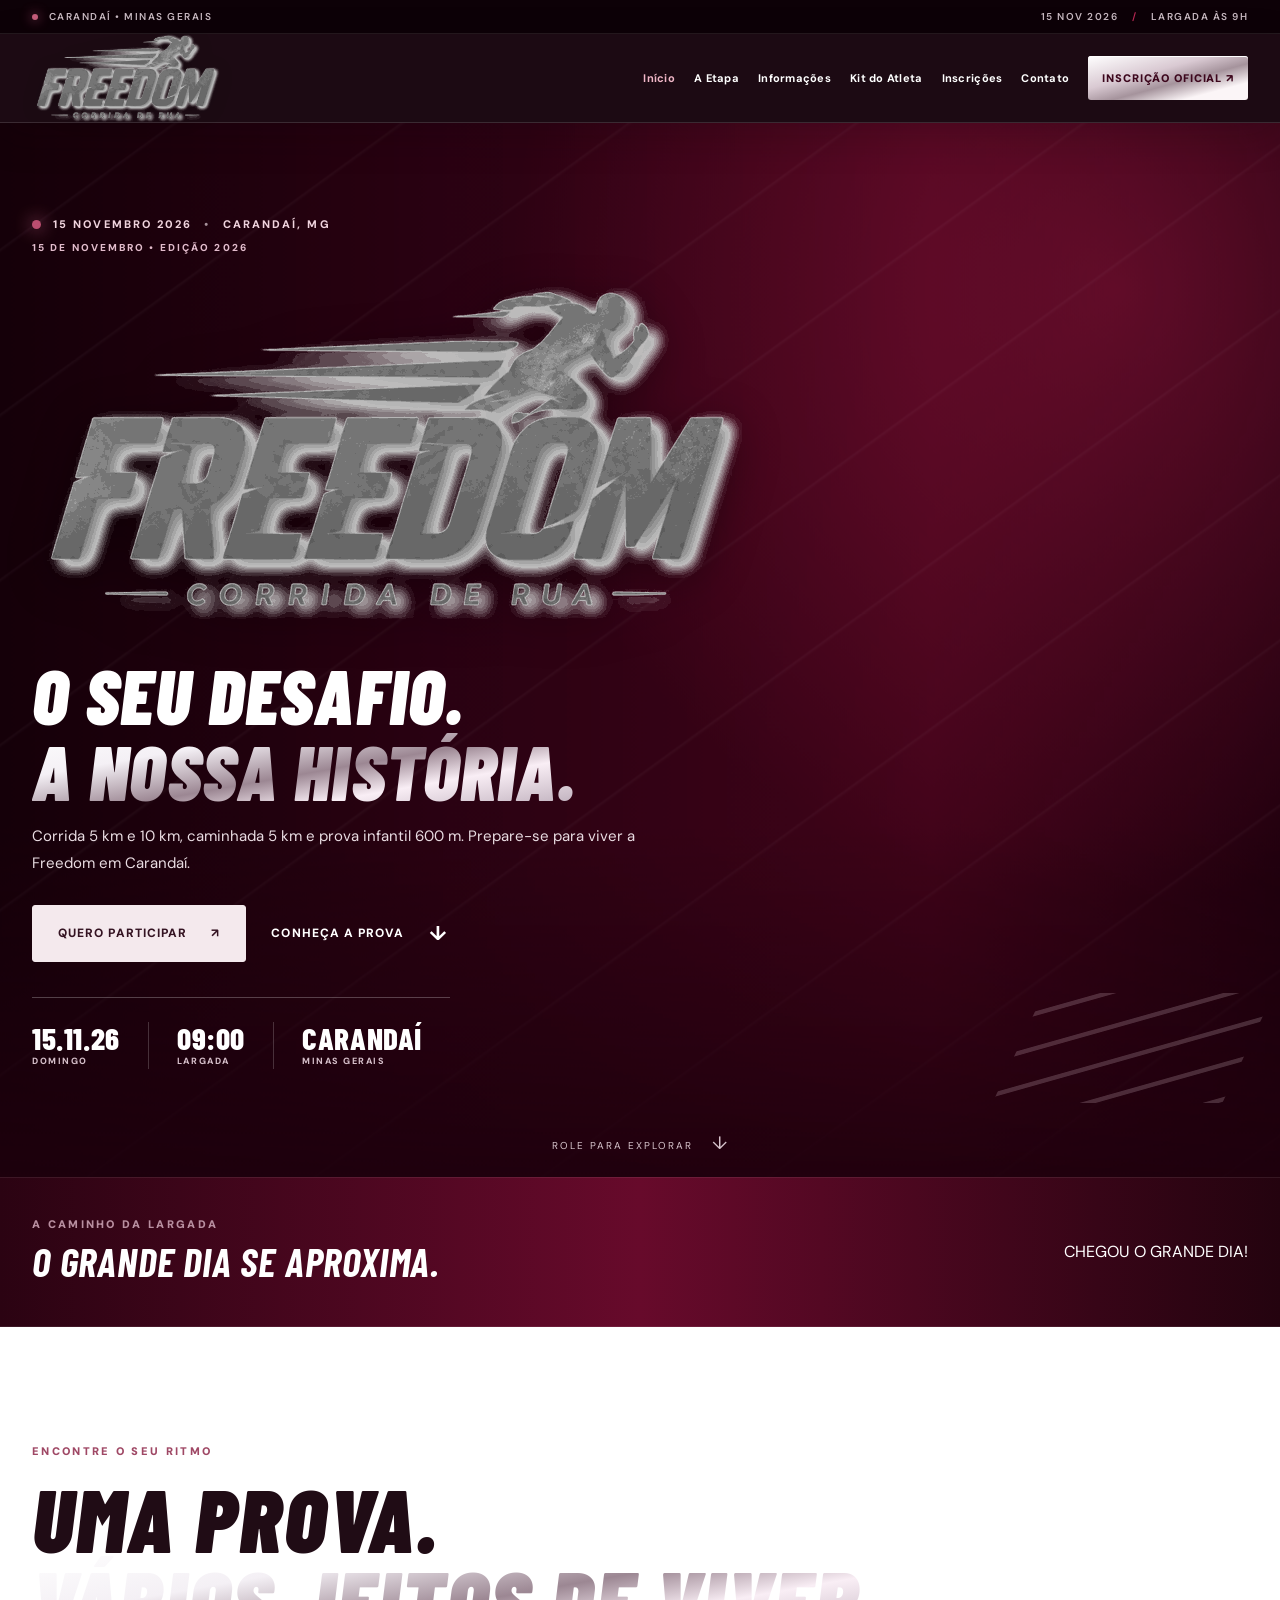
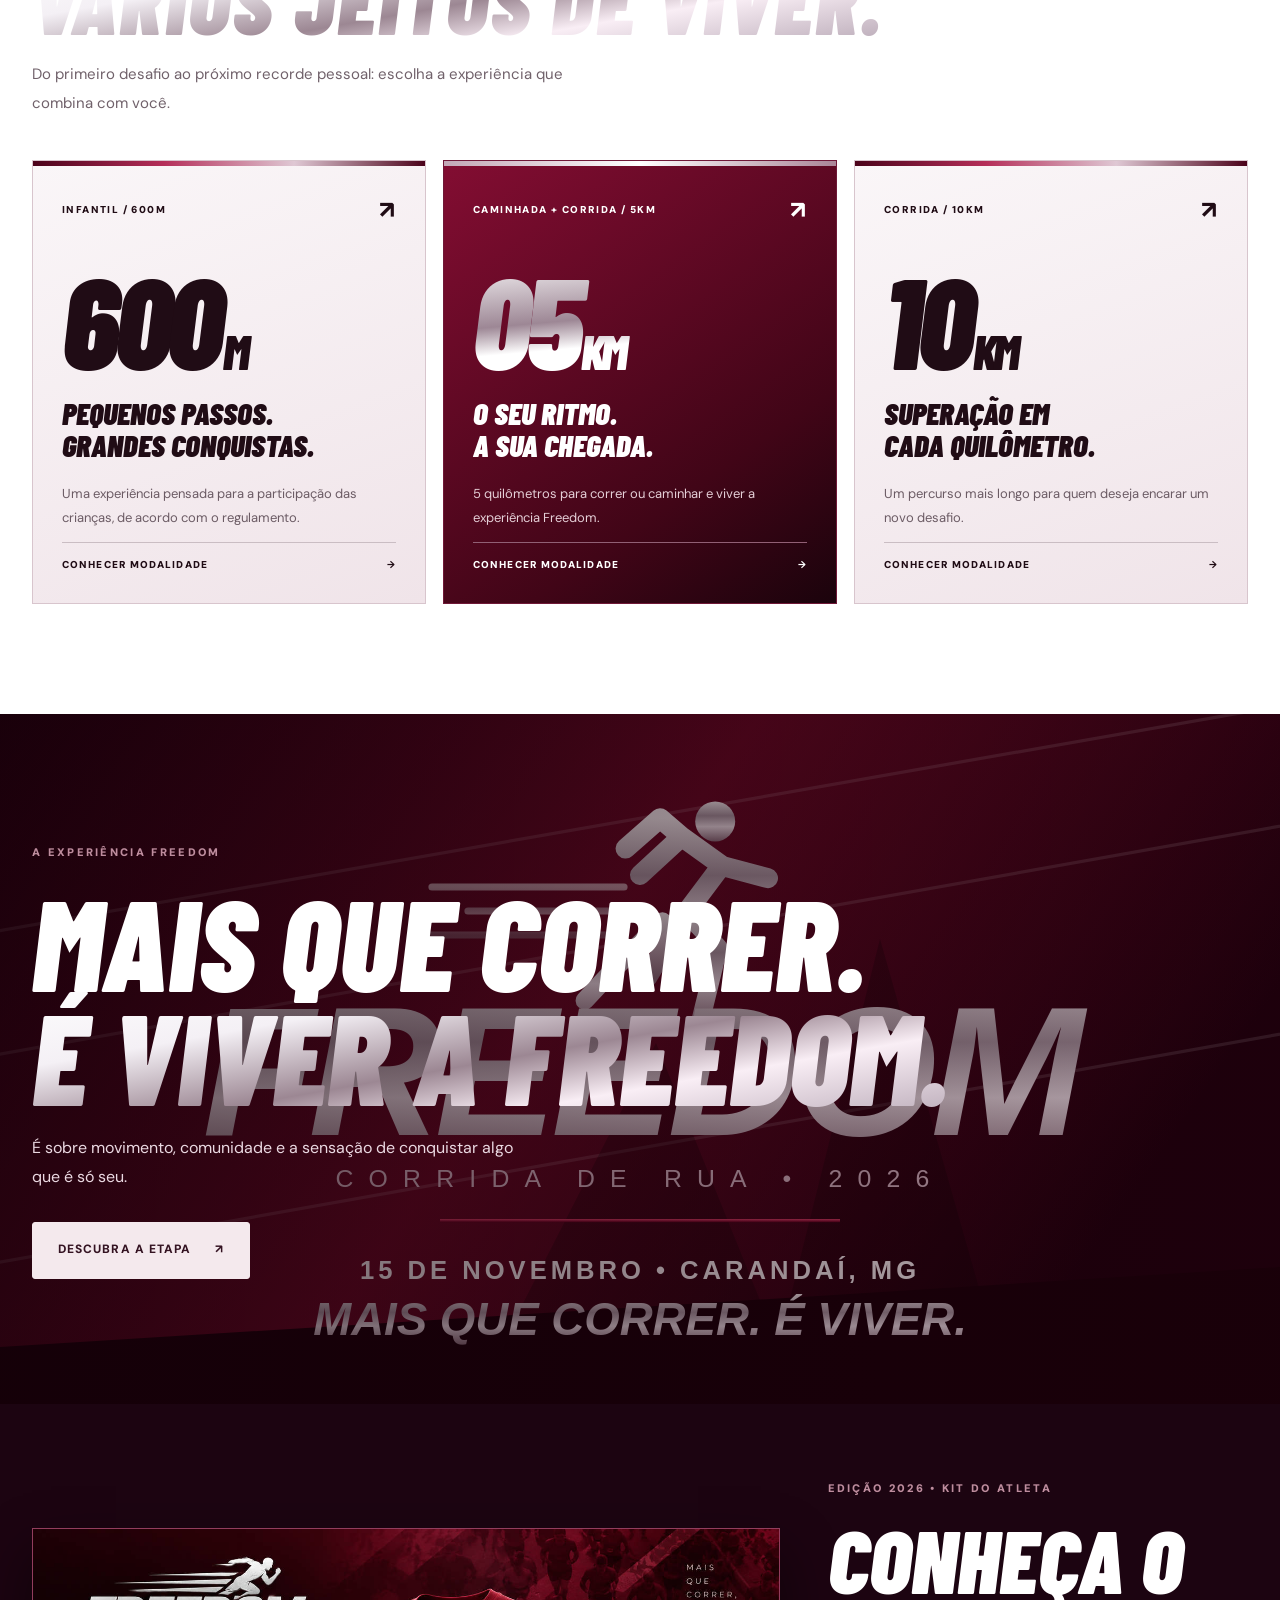
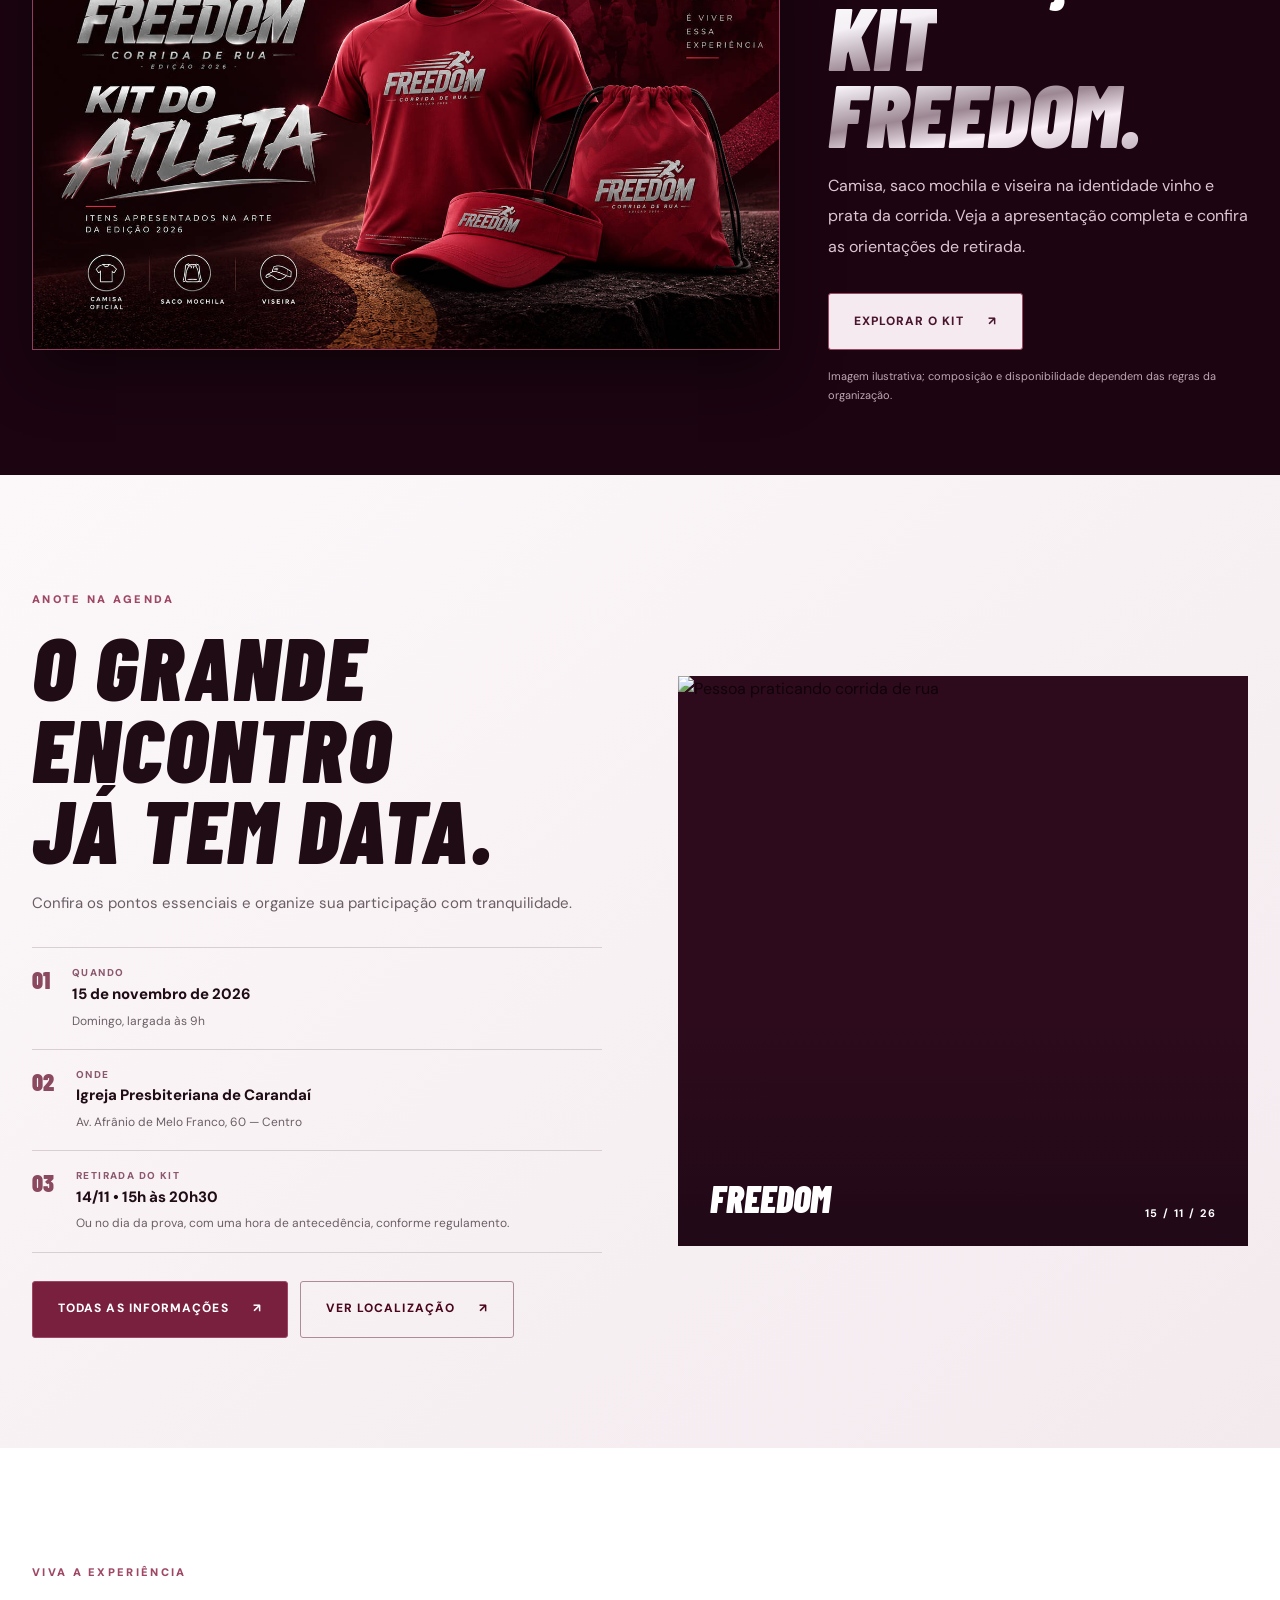
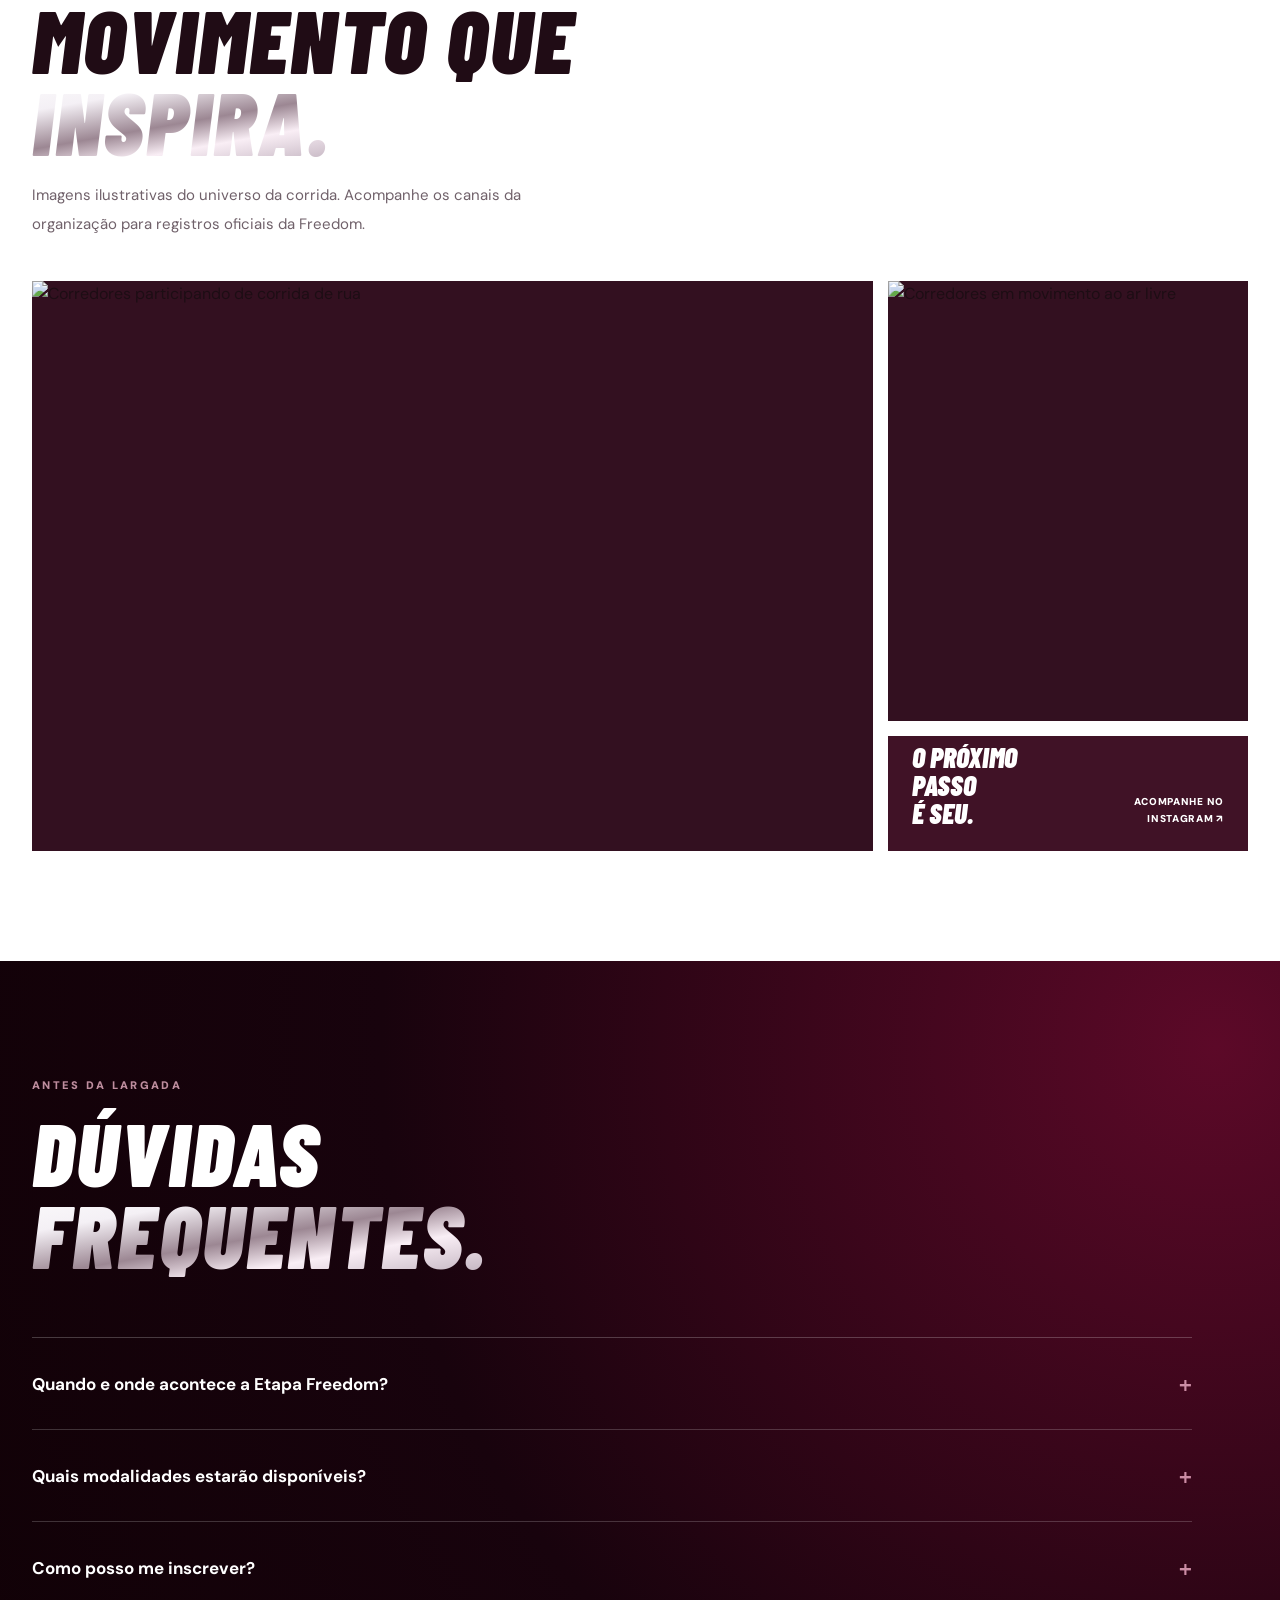
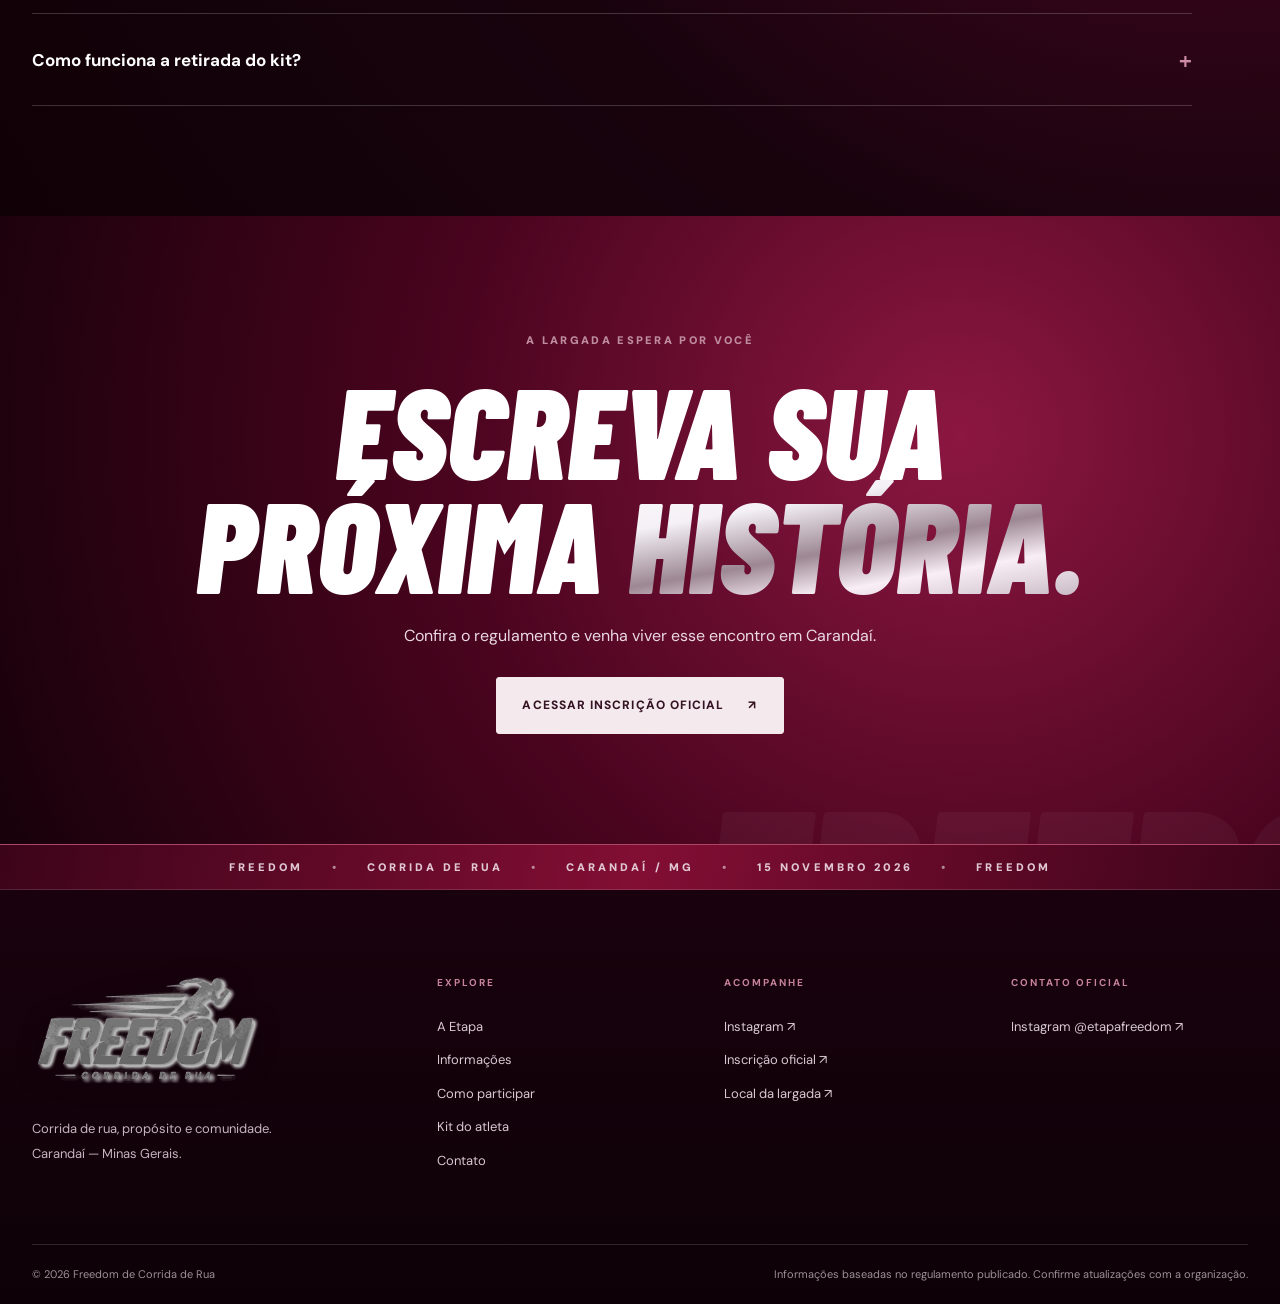
==== commit 85f7366f: "Corrige logo: usa exclusivamente imagem original Freedom enviada, sem redesenho" ====
--- a/index.html
+++ b/index.html
@@ -1,13 +1,13 @@
-<!doctype html><html lang="pt-BR"><head><meta charset="utf-8"><meta name="viewport" content="width=device-width, initial-scale=1"><meta name="theme-color" content="#160910"><meta name="description" content="Etapa Freedom de Corrida de Rua 2026, dia 15 de novembro em Carandaí. Confira percurso, horários e inscrição oficial."><meta property="og:type" content="website"><meta property="og:title" content="Início | Freedom 2026"><meta property="og:description" content="Etapa Freedom de Corrida de Rua 2026, dia 15 de novembro em Carandaí. Confira percurso, horários e inscrição oficial."><meta property="og:image" content="https://images.unsplash.com/photo-1461896836934-ffe607ba8211?auto=format&amp;fit=crop&amp;w=1600&amp;q=85"><title>Início | Freedom 2026</title><link rel="preconnect" href="https://fonts.googleapis.com"><link rel="preconnect" href="https://fonts.gstatic.com" crossorigin><link rel="icon" type="image/svg+xml" href="assets/logo-freedom-oficial.svg"><link rel="stylesheet" href="style.css?v=freedom-logo-oficial-20261021"></head><body><a class="skip-link" href="#conteudo">Pular para conteúdo</a>
+<!doctype html><html lang="pt-BR"><head><meta charset="utf-8"><meta name="viewport" content="width=device-width, initial-scale=1"><meta name="theme-color" content="#160910"><meta name="description" content="Etapa Freedom de Corrida de Rua 2026, dia 15 de novembro em Carandaí. Confira percurso, horários e inscrição oficial."><meta property="og:type" content="website"><meta property="og:title" content="Início | Freedom 2026"><meta property="og:description" content="Etapa Freedom de Corrida de Rua 2026, dia 15 de novembro em Carandaí. Confira percurso, horários e inscrição oficial."><meta property="og:image" content="https://images.unsplash.com/photo-1461896836934-ffe607ba8211?auto=format&amp;fit=crop&amp;w=1600&amp;q=85"><title>Início | Freedom 2026</title><link rel="preconnect" href="https://fonts.googleapis.com"><link rel="preconnect" href="https://fonts.gstatic.com" crossorigin><link rel="icon" type="image/png" href="assets/logo-freedom-original.png"><link rel="stylesheet" href="style.css?v=freedom-logo-original-20261021-v2"></head><body><a class="skip-link" href="#conteudo">Pular para conteúdo</a>
 <div class="topbar"><div class="wrap topbar-inner"><span><span class="pulse"></span> CARANDAÍ • MINAS GERAIS</span><span>15 NOV 2026 <span class="topbar-sep">/</span> LARGADA ÀS 9H</span></div></div>
 <header class="site-header" id="inicio"><div class="wrap nav-container">
-<a class="brand" href="index.html" aria-label="Freedom Corrida de Rua, ir para o início"><img class="freedom-logo freedom-logo-header" src="assets/logo-freedom-oficial.svg" alt="Freedom Corrida de Rua" width="750" height="365" decoding="async"></a>
+<a class="brand" href="index.html" aria-label="Freedom Corrida de Rua, ir para o início"><img class="freedom-logo freedom-logo-header" src="assets/logo-freedom-original.png" alt="Freedom Corrida de Rua" width="720" height="342" decoding="async"></a>
 <button type="button" class="menu-toggle" aria-controls="main-nav" aria-expanded="false"><span></span><span></span><span></span><span class="sr-only">Abrir menu</span></button>
 <nav class="nav" id="main-nav" aria-label="Navegação principal">
 <a href="index.html" aria-current="page">Início</a><a href="sobre.html" >A Etapa</a><a href="informacoes.html" >Informações</a><a href="kit.html">Kit do Atleta</a><a href="inscricoes.html" >Inscrições</a><a href="contatos.html" >Contato</a>
 <a class="nav-primary" href="https://inscricaodecorrida.com.br/evento/freedom-de-corrida-de-rua-2026" target="_blank" rel="noopener noreferrer">INSCRIÇÃO OFICIAL <span aria-hidden="true">↗</span></a></nav>
 </div></header><main id="conteudo">
-<section class="hero"><div class="hero-background" aria-hidden="true"></div><div class="wrap hero-body"><div class="hero-copy"><div class="eyebrow eyebrow-light"><i></i> 15 NOVEMBRO 2026 <span>•</span> CARANDAÍ, MG</div><div class="hero-campaign"><span>15 DE NOVEMBRO • EDIÇÃO 2026</span><div class="hero-logo-wrap"><img class="freedom-logo freedom-logo-hero" src="assets/logo-freedom-oficial.svg" alt="Freedom Corrida de Rua" width="750" height="365" fetchpriority="high"></div></div><h1>O SEU DESAFIO.<br><em>A NOSSA HISTÓRIA.</em></h1><p class="hero-lede">Corrida 5 km e 10 km, caminhada 5 km e prova infantil 600 m. Prepare-se para viver a Freedom em Carandaí.</p><div class="hero-actions"><a class="button button-primary" href="https://inscricaodecorrida.com.br/evento/freedom-de-corrida-de-rua-2026" target="_blank" rel="noopener noreferrer">QUERO PARTICIPAR <span aria-hidden="true">↗</span></a><a class="hero-outline" href="informacoes.html">CONHEÇA A PROVA <span>↓</span></a></div><div class="hero-meta"><div><strong>15.11.26</strong><small>DOMINGO</small></div><div><strong>09:00</strong><small>LARGADA</small></div><div><strong>CARANDAÍ</strong><small>MINAS GERAIS</small></div></div></div><div class="hero-side" aria-hidden="true"><div class="speed-marks"></div></div></div><div class="hero-scroll" aria-hidden="true">ROLE PARA EXPLORAR <span>↓</span></div></section>
+<section class="hero"><div class="hero-background" aria-hidden="true"></div><div class="wrap hero-body"><div class="hero-copy"><div class="eyebrow eyebrow-light"><i></i> 15 NOVEMBRO 2026 <span>•</span> CARANDAÍ, MG</div><div class="hero-campaign"><span>15 DE NOVEMBRO • EDIÇÃO 2026</span><div class="hero-logo-wrap"><img class="freedom-logo freedom-logo-hero" src="assets/logo-freedom-original.png" alt="Freedom Corrida de Rua" width="720" height="342" fetchpriority="high"></div></div><h1>O SEU DESAFIO.<br><em>A NOSSA HISTÓRIA.</em></h1><p class="hero-lede">Corrida 5 km e 10 km, caminhada 5 km e prova infantil 600 m. Prepare-se para viver a Freedom em Carandaí.</p><div class="hero-actions"><a class="button button-primary" href="https://inscricaodecorrida.com.br/evento/freedom-de-corrida-de-rua-2026" target="_blank" rel="noopener noreferrer">QUERO PARTICIPAR <span aria-hidden="true">↗</span></a><a class="hero-outline" href="informacoes.html">CONHEÇA A PROVA <span>↓</span></a></div><div class="hero-meta"><div><strong>15.11.26</strong><small>DOMINGO</small></div><div><strong>09:00</strong><small>LARGADA</small></div><div><strong>CARANDAÍ</strong><small>MINAS GERAIS</small></div></div></div><div class="hero-side" aria-hidden="true"><div class="speed-marks"></div></div></div><div class="hero-scroll" aria-hidden="true">ROLE PARA EXPLORAR <span>↓</span></div></section>
 <section class="countdown-bar"><div class="wrap countdown-layout"><div><div class="mini-overline">A CAMINHO DA LARGADA</div><h2>O grande dia se aproxima.</h2></div><div class="countdown" data-countdown role="timer" aria-label="Contagem regressiva para a prova"><div><strong data-days>--</strong><small>DIAS</small></div><b>:</b><div><strong data-hours>--</strong><small>HORAS</small></div><b>:</b><div><strong data-minutes>--</strong><small>MIN</small></div><b>:</b><div><strong data-seconds>--</strong><small>SEG</small></div></div></div></section>
 <section class="section section-white" id="percursos"><div class="wrap"><div class="section-heading"><div><span class="kicker">ENCONTRE O SEU RITMO</span><h2>UMA PROVA.<br><em>VÁRIOS JEITOS DE VIVER.</em></h2><p>Do primeiro desafio ao próximo recorde pessoal: escolha a experiência que combina com você.</p></div></div><div class="race-cards">
 <a class="race-card" href="informacoes.html#percursos"><div class="race-card-top"><span>INFANTIL / 600M</span><span>↗</span></div><div class="race-distance">600<span>M</span></div><h3>PEQUENOS PASSOS.<br>GRANDES CONQUISTAS.</h3><p>Uma experiência pensada para a participação das crianças, de acordo com o regulamento.</p><span class="race-footer">CONHECER MODALIDADE <b>→</b></span></a>
@@ -20,5 +20,5 @@
 <section class="section section-dark"><div class="wrap"><div class="section-heading section-heading-dark"><div><span class="kicker kicker-light">ANTES DA LARGADA</span><h2>DÚVIDAS<br><em>FREQUENTES.</em></h2></div></div><div class="faq-list">
 <div class="faq-item"><button class="faq-question" aria-expanded="false" aria-controls="faq-0"><span>Quando e onde acontece a Etapa Freedom?</span><b aria-hidden="true">+</b></button><div class="faq-answer" id="faq-0" hidden>A corrida está prevista para domingo, 15 de novembro de 2026, às 9h, em frente à Igreja Presbiteriana de Carandaí, na Avenida Afrânio de Melo Franco, 60, Centro.</div></div><div class="faq-item"><button class="faq-question" aria-expanded="false" aria-controls="faq-1"><span>Quais modalidades estarão disponíveis?</span><b aria-hidden="true">+</b></button><div class="faq-answer" id="faq-1" hidden>Segundo as informações publicadas, há corrida infantil de aproximadamente 600 metros, corrida de 5 km e 10 km e caminhada de 5 km. Confira faixas etárias e regras no regulamento.</div></div><div class="faq-item"><button class="faq-question" aria-expanded="false" aria-controls="faq-2"><span>Como posso me inscrever?</span><b aria-hidden="true">+</b></button><div class="faq-answer" id="faq-2" hidden>As inscrições oficiais são feitas pela plataforma indicada pela organização. Acesse a página Inscrições deste site para seguir ao serviço de cadastro oficial.</div></div><div class="faq-item"><button class="faq-question" aria-expanded="false" aria-controls="faq-3"><span>Como funciona a retirada do kit?</span><b aria-hidden="true">+</b></button><div class="faq-answer" id="faq-3" hidden>Está prevista para 14/11, das 15h às 20h30, na secretaria da Igreja Presbiteriana de Carandaí, ou no dia da prova com uma hora de antecedência. Consulte as condições no regulamento.</div></div></div></div></section>
 <section class="end-cta"><div class="wrap"><span class="kicker kicker-light">A LARGADA ESPERA POR VOCÊ</span><h2>ESCREVA SUA<br>PRÓXIMA <em>HISTÓRIA.</em></h2><p>Confira o regulamento e venha viver esse encontro em Carandaí.</p><a class="button button-primary" href="https://inscricaodecorrida.com.br/evento/freedom-de-corrida-de-rua-2026" target="_blank" rel="noopener noreferrer">ACESSAR INSCRIÇÃO OFICIAL <span aria-hidden="true">↗</span></a></div></section>
-<div class="official-stripe" aria-hidden="true"><span>FREEDOM</span><span>•</span><span>CORRIDA DE RUA</span><span>•</span><span>CARANDAÍ / MG</span><span>•</span><span>15 NOVEMBRO 2026</span><span>•</span><span>FREEDOM</span></div></main><footer class="footer"><div class="wrap"><div class="footer-top"><div><a class="footer-logo" href="index.html" aria-label="Freedom Corrida de Rua, ir para o início"><img class="freedom-logo freedom-logo-footer" src="assets/logo-freedom-oficial.svg" alt="Freedom Corrida de Rua" width="750" height="365" loading="lazy" decoding="async"></a><p>Corrida de rua, propósito e comunidade.<br>Carandaí — Minas Gerais.</p></div><div class="footer-column"><strong>EXPLORE</strong><a href="sobre.html">A Etapa</a><a href="informacoes.html">Informações</a><a href="inscricoes.html">Como participar</a><a href="kit.html">Kit do atleta</a><a href="contatos.html">Contato</a></div><div class="footer-column"><strong>ACOMPANHE</strong><a href="https://www.instagram.com/etapafreedom/" target="_blank" rel="noopener noreferrer">Instagram ↗</a><a href="https://inscricaodecorrida.com.br/evento/freedom-de-corrida-de-rua-2026" target="_blank" rel="noopener noreferrer">Inscrição oficial ↗</a><a href="https://www.google.com/maps/search/?api=1&query=Avenida+Afranio+de+Melo+Franco+60+Carandai+MG" target="_blank" rel="noopener noreferrer">Local da largada ↗</a></div><div class="footer-column"><strong>CONTATO OFICIAL</strong><a href="https://www.instagram.com/etapafreedom/" target="_blank" rel="noopener noreferrer">Instagram @etapafreedom ↗</a></div></div><div class="footer-bottom"><span>© 2026 Freedom de Corrida de Rua</span><span>Informações baseadas no regulamento publicado. Confirme atualizações com a organização.</span></div></div></footer>
+<div class="official-stripe" aria-hidden="true"><span>FREEDOM</span><span>•</span><span>CORRIDA DE RUA</span><span>•</span><span>CARANDAÍ / MG</span><span>•</span><span>15 NOVEMBRO 2026</span><span>•</span><span>FREEDOM</span></div></main><footer class="footer"><div class="wrap"><div class="footer-top"><div><a class="footer-logo" href="index.html" aria-label="Freedom Corrida de Rua, ir para o início"><img class="freedom-logo freedom-logo-footer" src="assets/logo-freedom-original.png" alt="Freedom Corrida de Rua" width="720" height="342" loading="lazy" decoding="async"></a><p>Corrida de rua, propósito e comunidade.<br>Carandaí — Minas Gerais.</p></div><div class="footer-column"><strong>EXPLORE</strong><a href="sobre.html">A Etapa</a><a href="informacoes.html">Informações</a><a href="inscricoes.html">Como participar</a><a href="kit.html">Kit do atleta</a><a href="contatos.html">Contato</a></div><div class="footer-column"><strong>ACOMPANHE</strong><a href="https://www.instagram.com/etapafreedom/" target="_blank" rel="noopener noreferrer">Instagram ↗</a><a href="https://inscricaodecorrida.com.br/evento/freedom-de-corrida-de-rua-2026" target="_blank" rel="noopener noreferrer">Inscrição oficial ↗</a><a href="https://www.google.com/maps/search/?api=1&query=Avenida+Afranio+de+Melo+Franco+60+Carandai+MG" target="_blank" rel="noopener noreferrer">Local da largada ↗</a></div><div class="footer-column"><strong>CONTATO OFICIAL</strong><a href="https://www.instagram.com/etapafreedom/" target="_blank" rel="noopener noreferrer">Instagram @etapafreedom ↗</a></div></div><div class="footer-bottom"><span>© 2026 Freedom de Corrida de Rua</span><span>Informações baseadas no regulamento publicado. Confirme atualizações com a organização.</span></div></div></footer>
 <button class="back-to-top" type="button" aria-label="Voltar ao topo">↑</button><script defer src="script.js?v=freedom-identidade-2026-v2"></script></body></html>
--- a/style.css
+++ b/style.css
@@ -131,3 +131,18 @@
 .instagram-contact-art{position:relative;z-index:1;display:block;width:clamp(145px,22vw,255px);flex:0 0 auto;color:#f2cfde;opacity:.85;filter:drop-shadow(0 15px 25px #17040e6f)}
 .instagram-contact-art svg{width:100%;height:auto}
 @media(max-width:730px){.instagram-contact-card{gap:20px;padding:35px 25px}.instagram-contact-art{width:120px;opacity:.32;position:absolute;right:0;top:15px}.instagram-contact-name{font-size:clamp(57px,12vw,83px)}.instagram-contact-desc{font-size:13px}.instagram-contact-left{gap:18px}.instagram-contact-overline{font-size:9px;letter-spacing:.14em}}
+
+/* Logomarca oficial Freedom (reproduzida em SVG a partir da arte de referência) */
+.brand{display:inline-flex;align-items:center;justify-content:flex-start;min-width:0;flex-shrink:0}
+.freedom-logo{display:block;height:auto;object-fit:contain;object-position:center center;max-width:100%;user-select:none}
+.freedom-logo-header{width:clamp(150px,15vw,190px);filter:drop-shadow(0 2px 8px rgba(0,0,0,.22))}
+.footer-logo{display:inline-flex;align-items:center;max-width:100%}
+.footer-logo .freedom-logo-footer{width:clamp(175px,18vw,255px);height:auto;filter:drop-shadow(0 4px 12px rgba(0,0,0,.25));transform:none}
+.hero-logo-wrap{position:relative;width:min(750px,100%);max-width:100%;margin:16px 0 10px;padding:0}
+.freedom-logo-hero{width:100%;height:auto;filter:drop-shadow(0 9px 23px rgba(0,0,0,.42))}
+.hero-campaign{margin-top:0}
+.hero-campaign>span{display:inline-block;margin-bottom:9px}
+.hero-copy .hero-logo-wrap+h1{margin-top:17px}
+@media(max-width:1100px){.freedom-logo-header{width:165px}}
+@media(max-width:990px){.freedom-logo-header{width:182px}}
+@media(max-width:650px){.freedom-logo-header{width:148px}.hero-logo-wrap{margin:15px 0 6px;padding:0}.freedom-logo-hero{width:100%}.hero-copy .hero-logo-wrap+h1{margin-top:18px}.footer-logo .freedom-logo-footer{width:205px}}
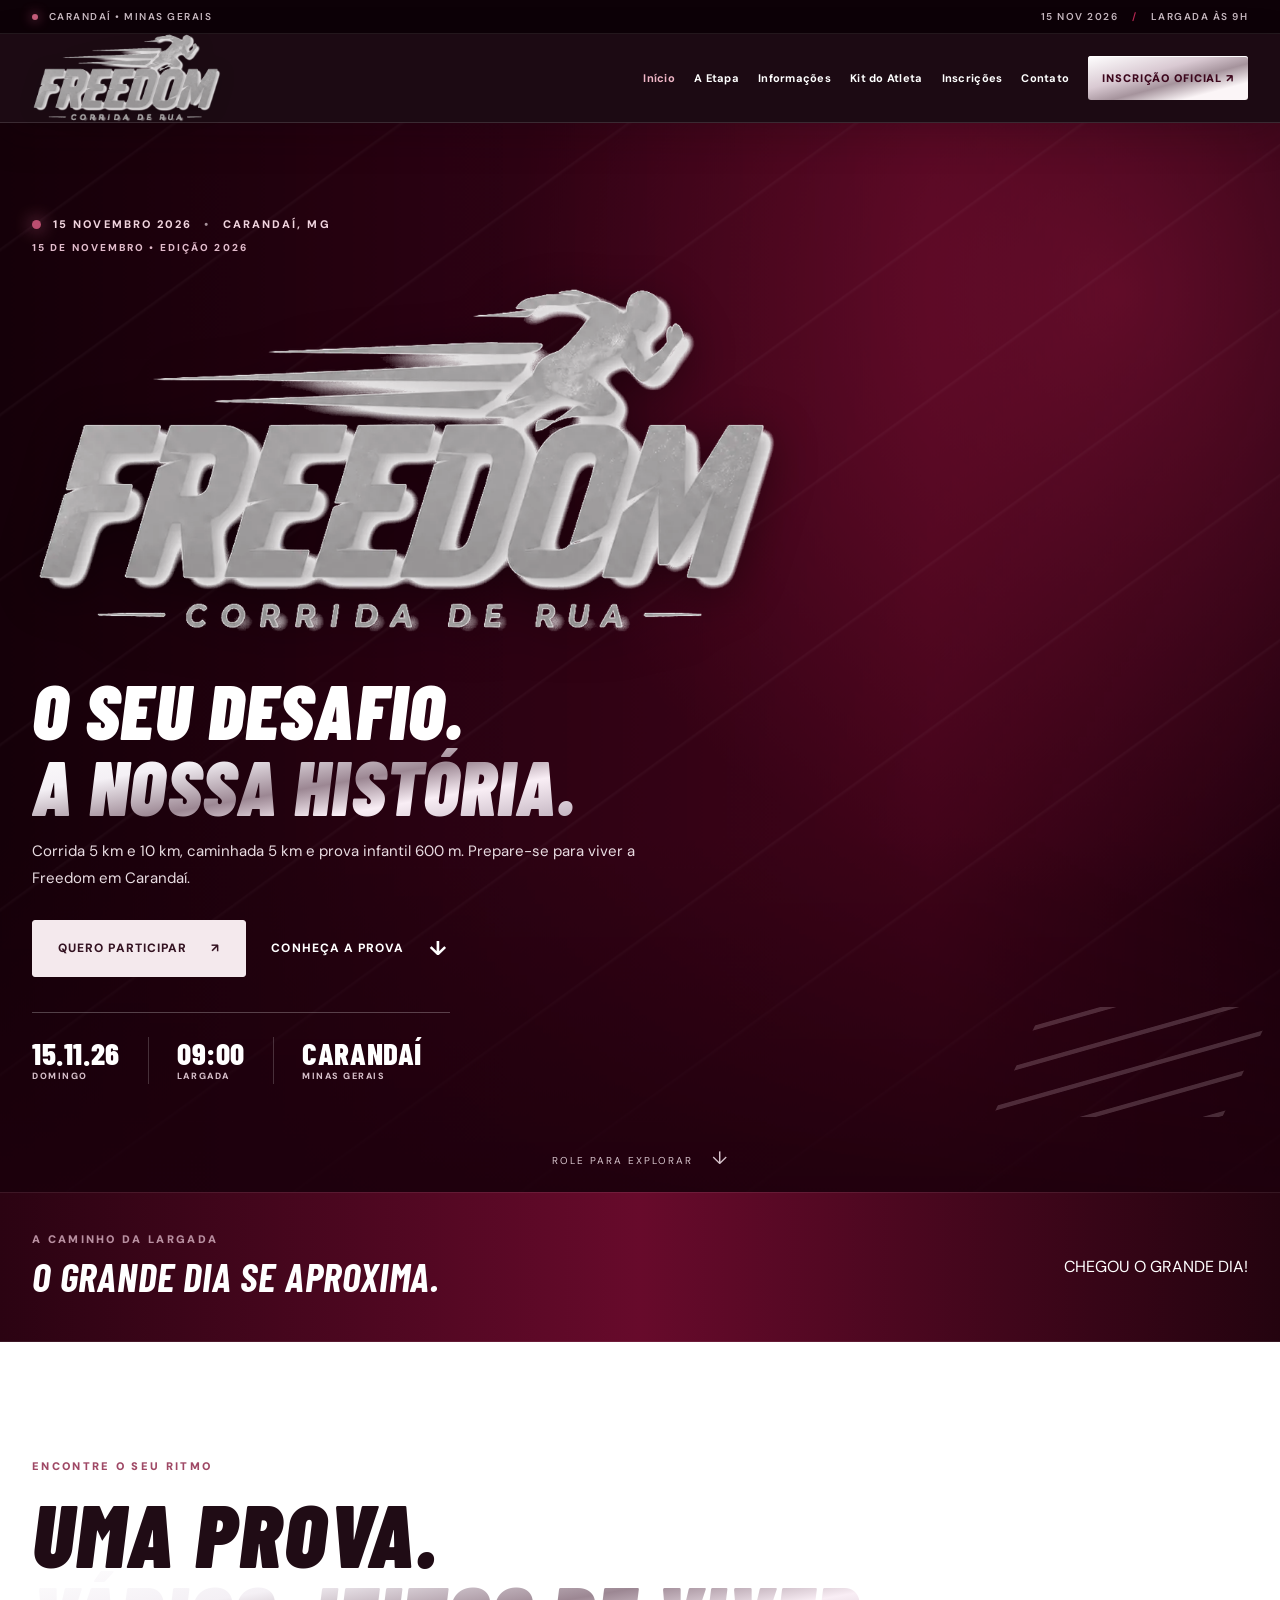
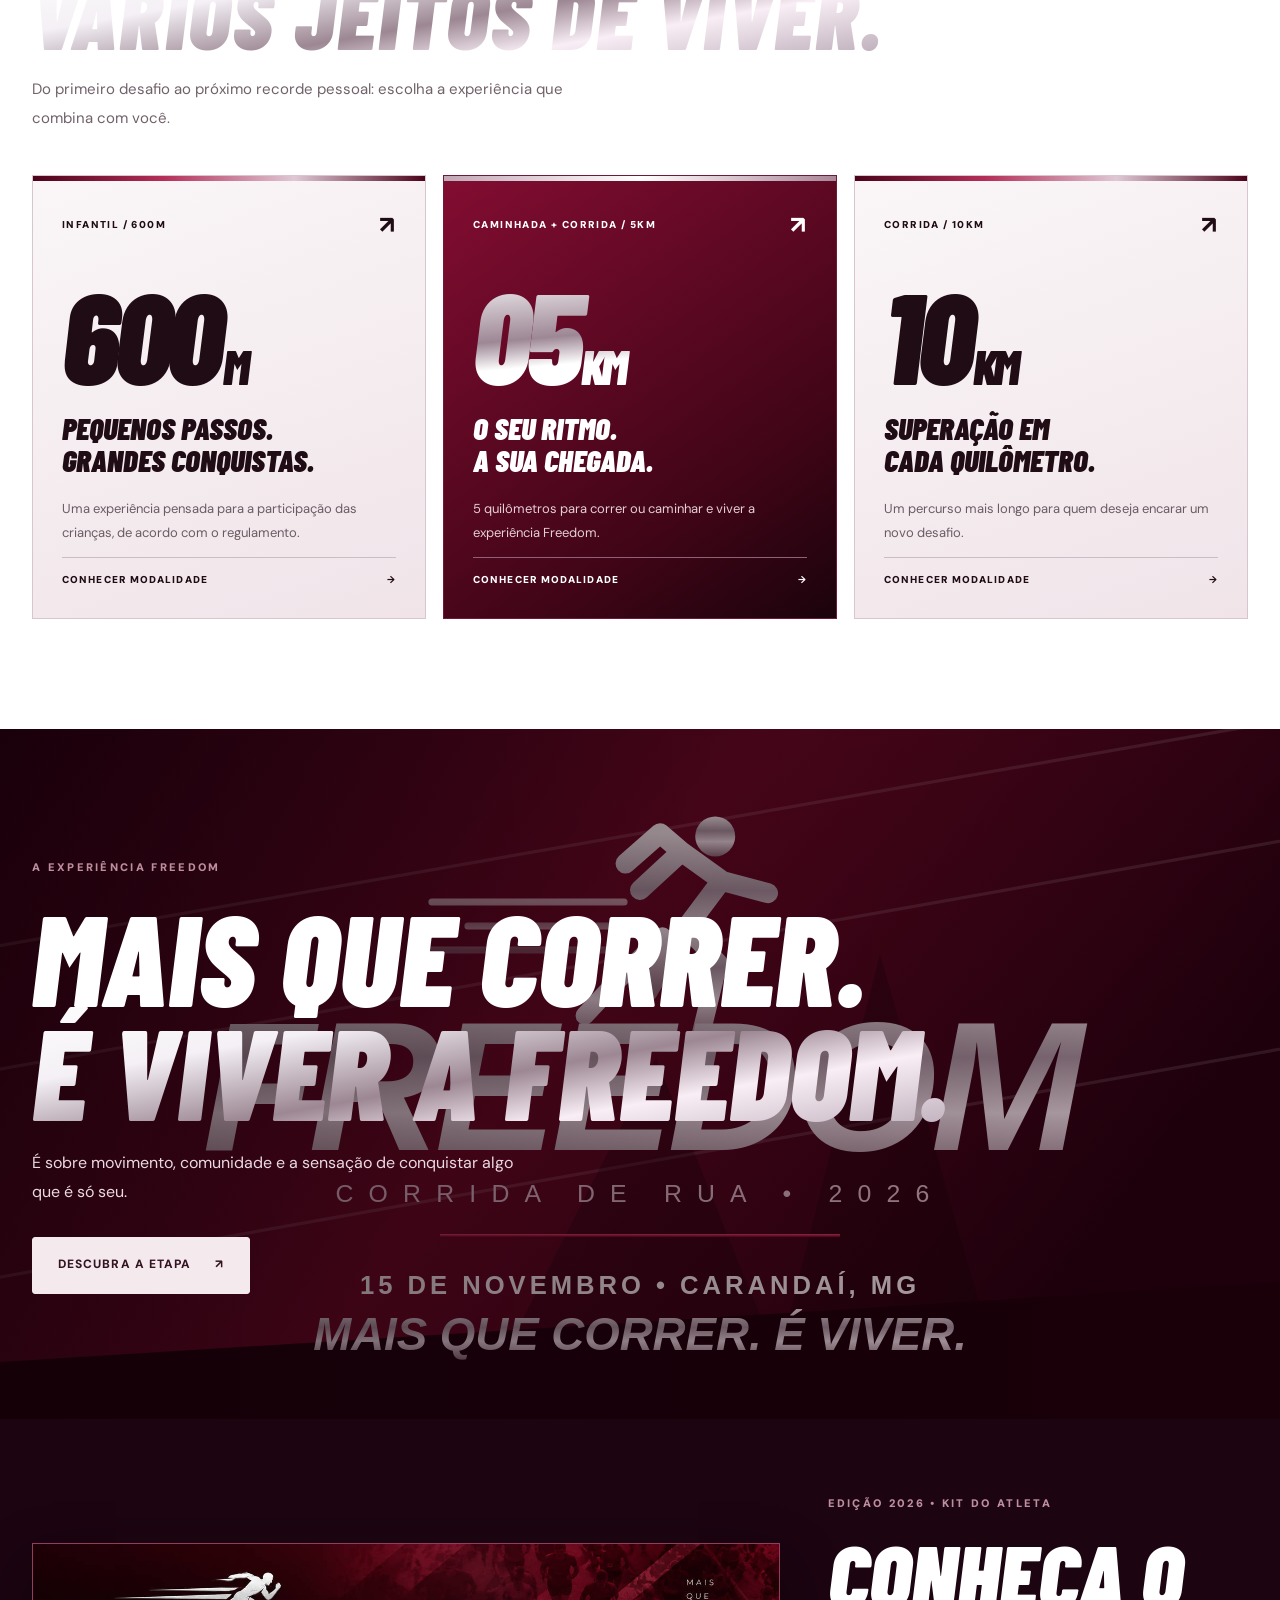
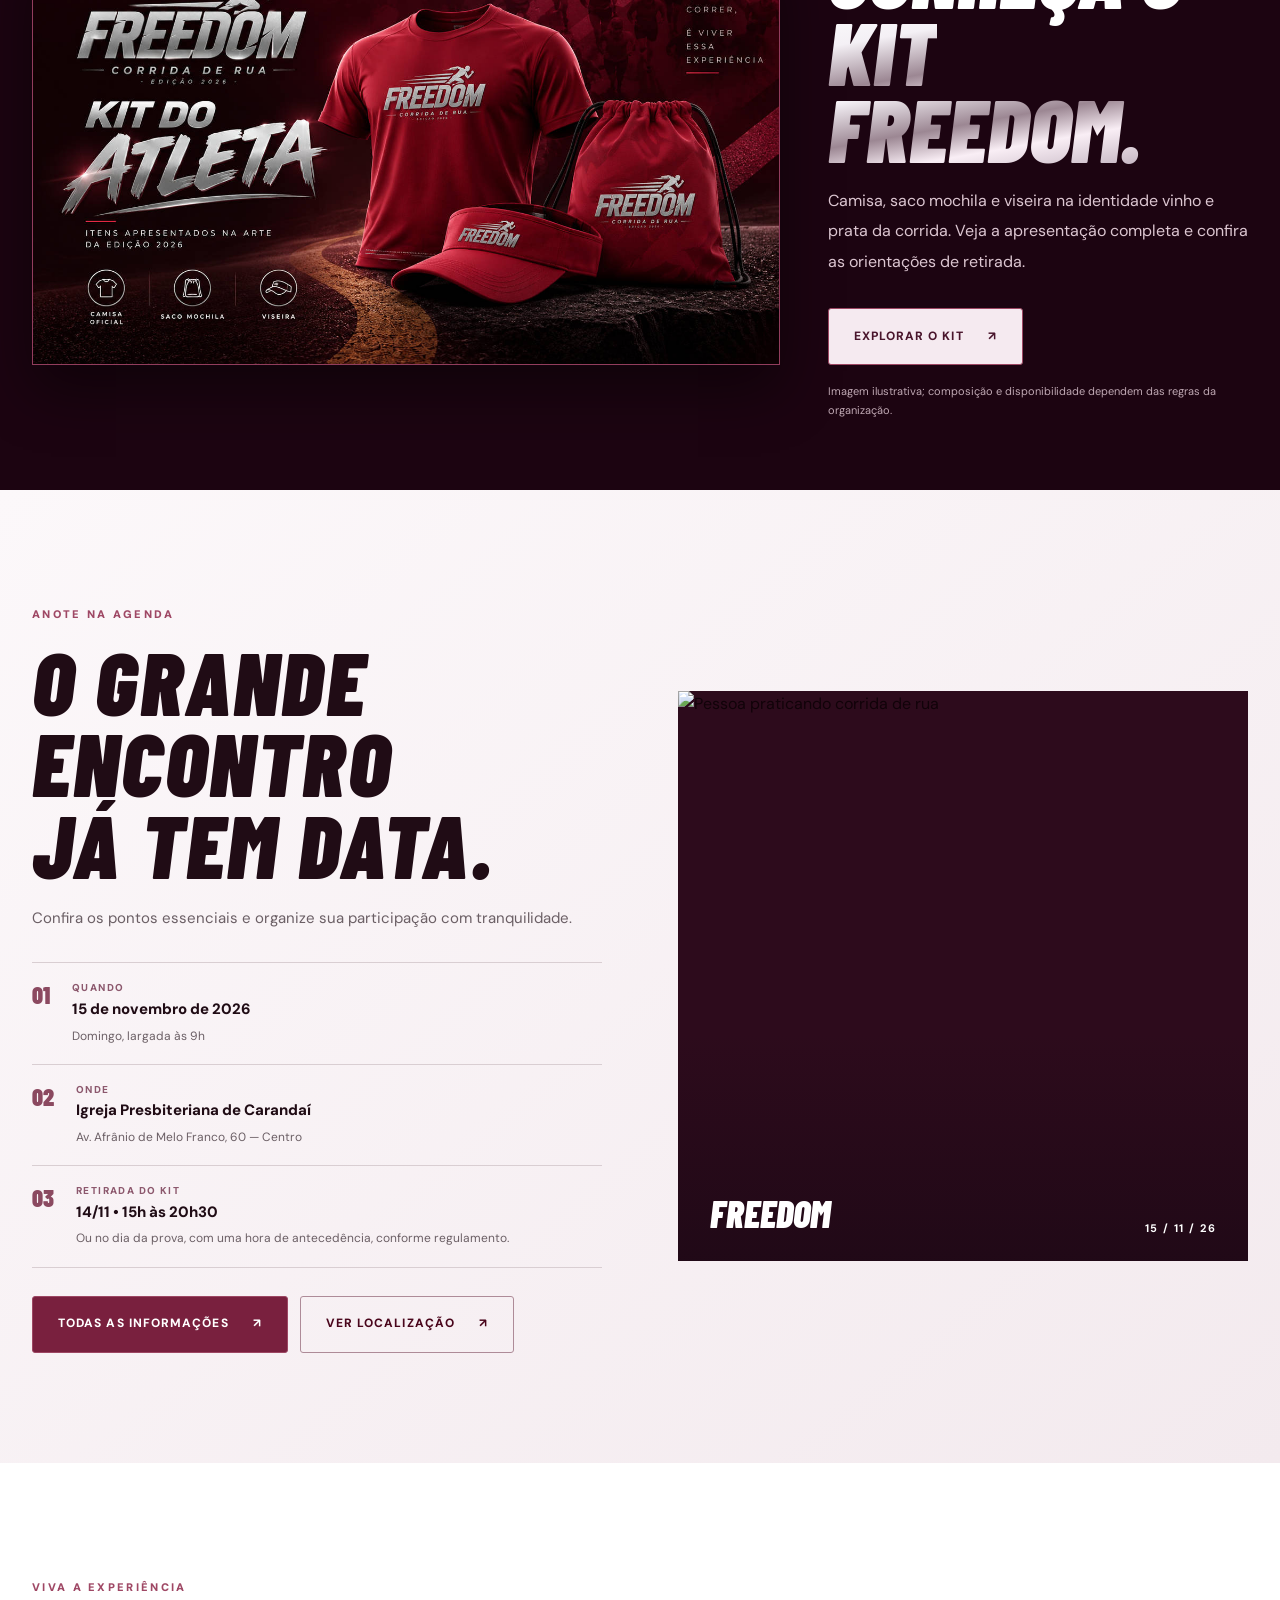
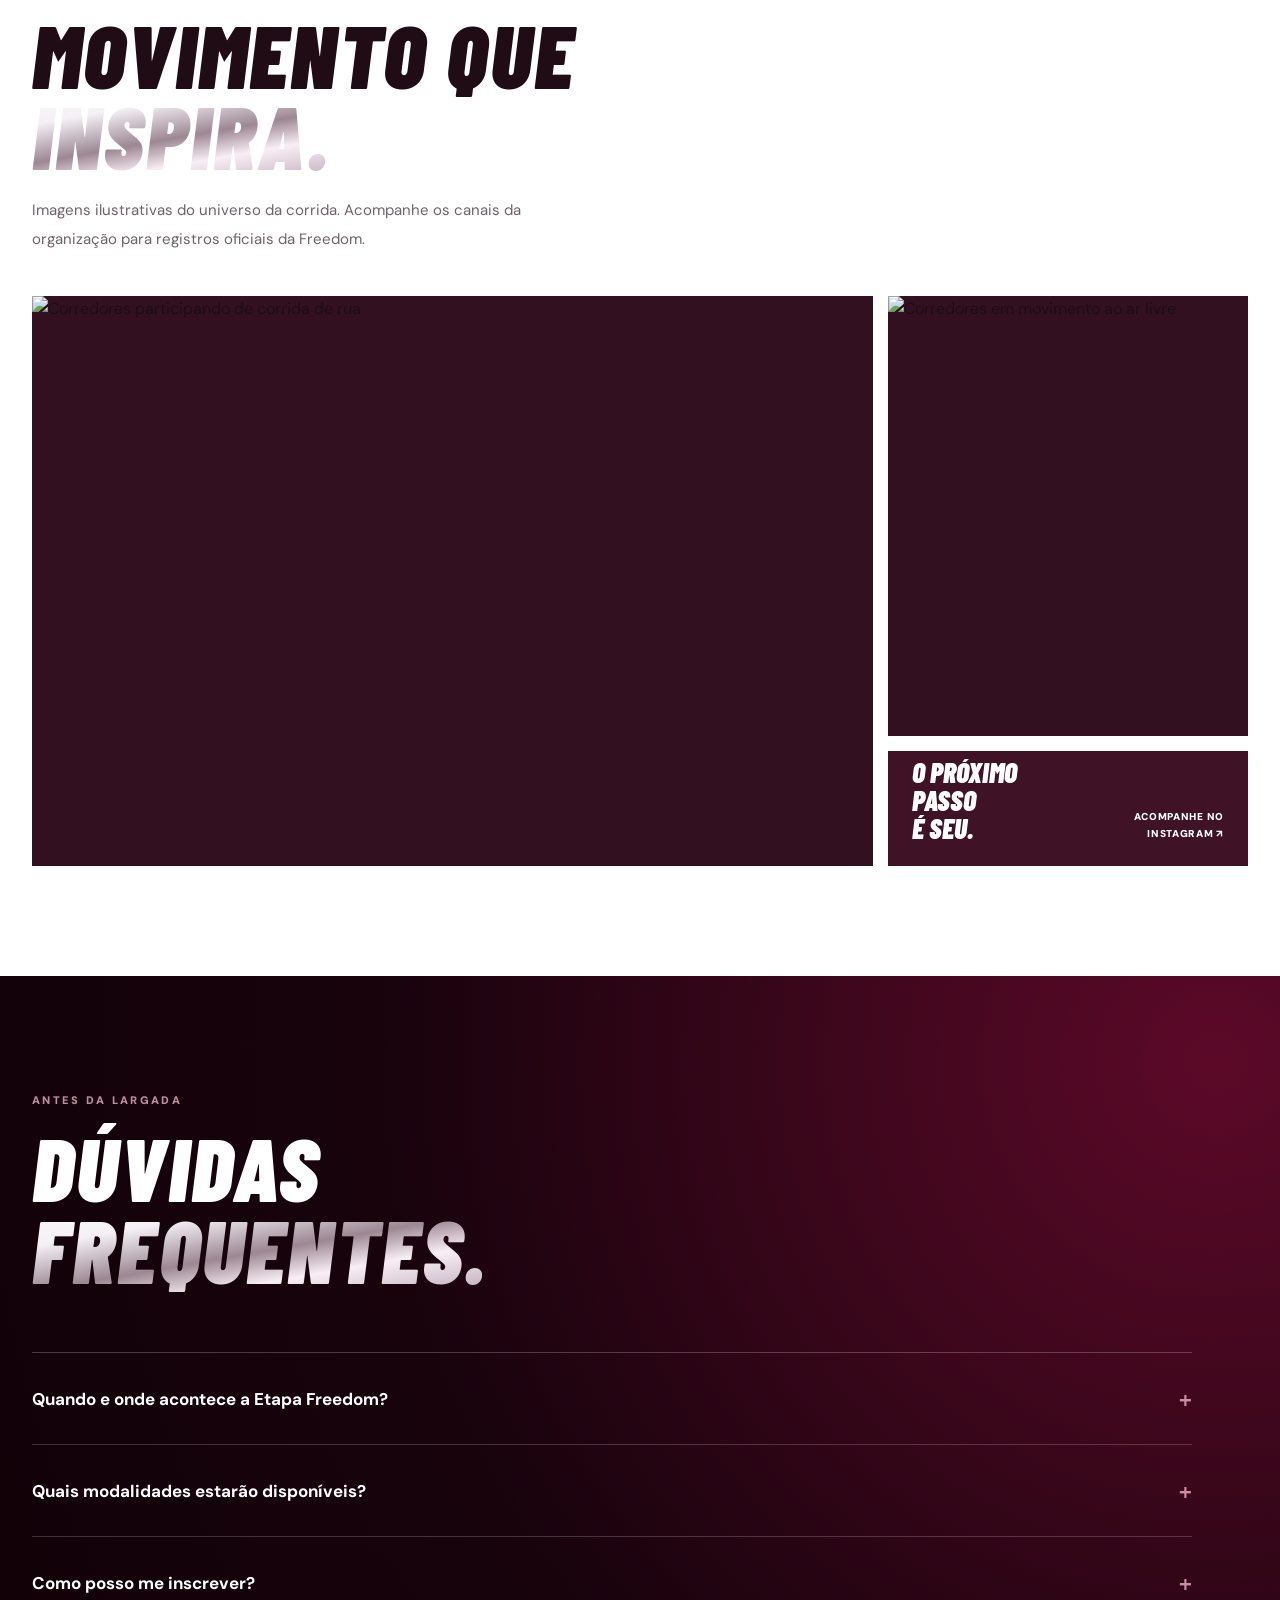
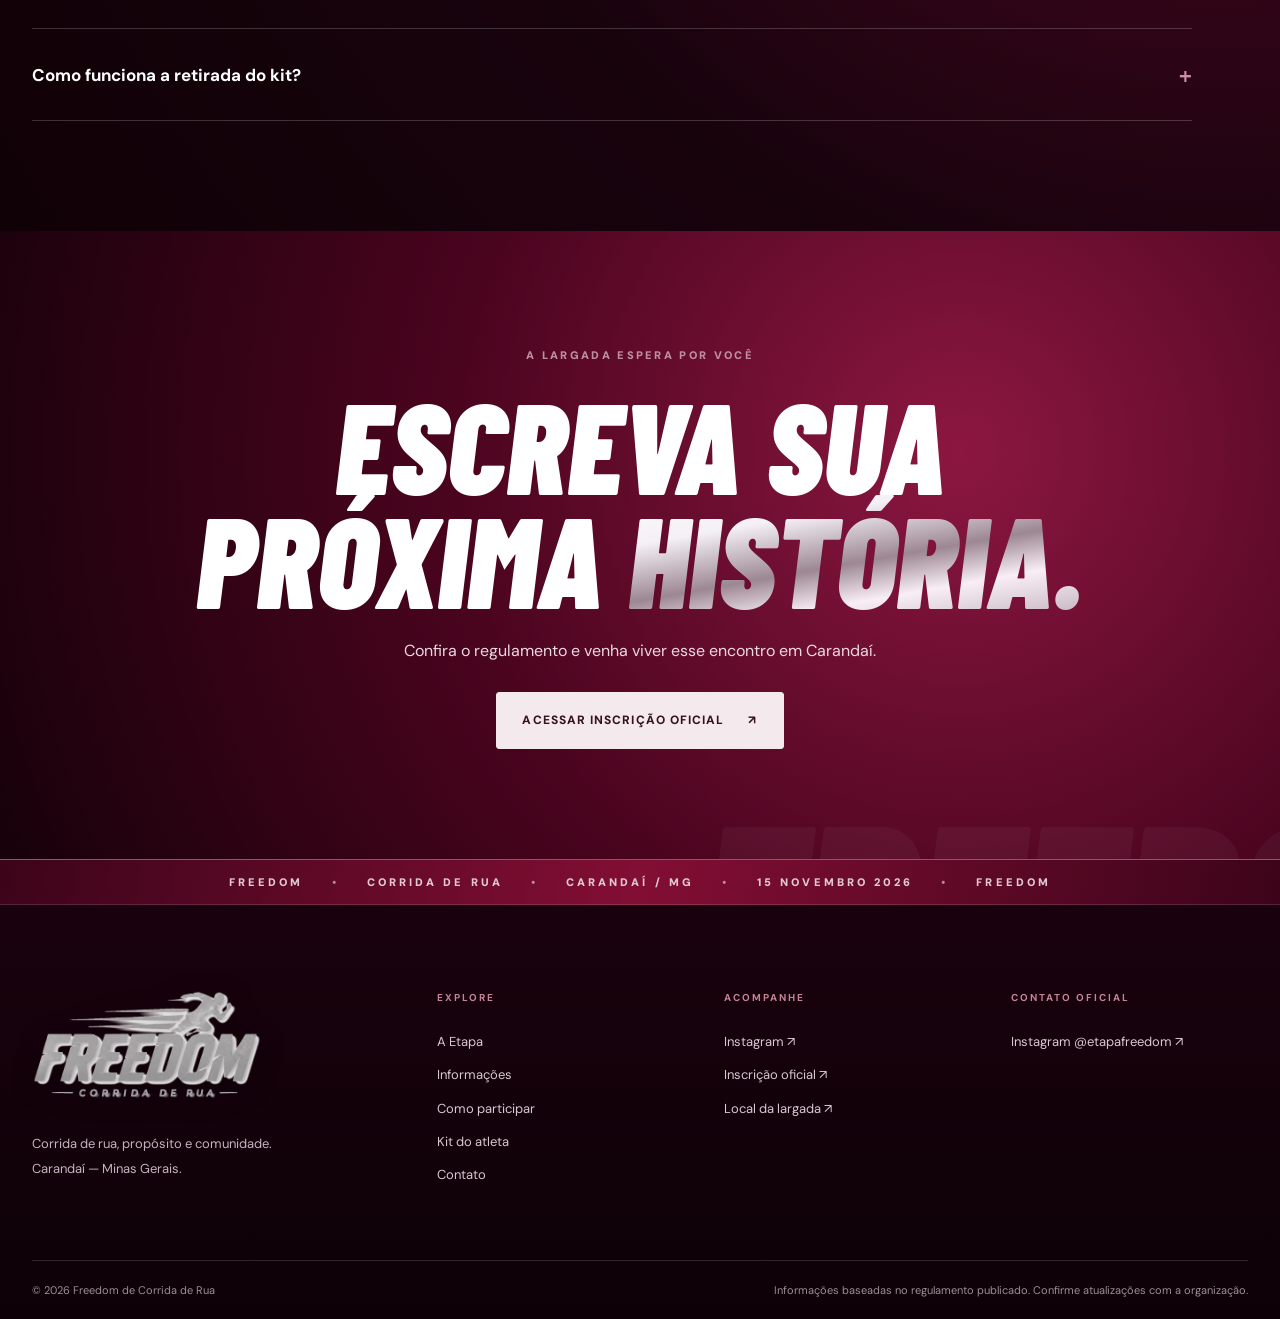
==== commit ba9fee53: "Corrige a marca em todas as paginas: usa arquivo oficial em alta definicao sem distorcao" ====
--- a/index.html
+++ b/index.html
@@ -1,13 +1,13 @@
-<!doctype html><html lang="pt-BR"><head><meta charset="utf-8"><meta name="viewport" content="width=device-width, initial-scale=1"><meta name="theme-color" content="#160910"><meta name="description" content="Etapa Freedom de Corrida de Rua 2026, dia 15 de novembro em Carandaí. Confira percurso, horários e inscrição oficial."><meta property="og:type" content="website"><meta property="og:title" content="Início | Freedom 2026"><meta property="og:description" content="Etapa Freedom de Corrida de Rua 2026, dia 15 de novembro em Carandaí. Confira percurso, horários e inscrição oficial."><meta property="og:image" content="https://images.unsplash.com/photo-1461896836934-ffe607ba8211?auto=format&amp;fit=crop&amp;w=1600&amp;q=85"><title>Início | Freedom 2026</title><link rel="preconnect" href="https://fonts.googleapis.com"><link rel="preconnect" href="https://fonts.gstatic.com" crossorigin><link rel="icon" type="image/png" href="assets/logo-freedom-original.png"><link rel="stylesheet" href="style.css?v=freedom-logo-original-20261021-v2"></head><body><a class="skip-link" href="#conteudo">Pular para conteúdo</a>
+<!doctype html><html lang="pt-BR"><head><meta charset="utf-8"><meta name="viewport" content="width=device-width, initial-scale=1"><meta name="theme-color" content="#160910"><meta name="description" content="Etapa Freedom de Corrida de Rua 2026, dia 15 de novembro em Carandaí. Confira percurso, horários e inscrição oficial."><meta property="og:type" content="website"><meta property="og:title" content="Início | Freedom 2026"><meta property="og:description" content="Etapa Freedom de Corrida de Rua 2026, dia 15 de novembro em Carandaí. Confira percurso, horários e inscrição oficial."><meta property="og:image" content="https://images.unsplash.com/photo-1461896836934-ffe607ba8211?auto=format&amp;fit=crop&amp;w=1600&amp;q=85"><title>Início | Freedom 2026</title><link rel="preconnect" href="https://fonts.googleapis.com"><link rel="preconnect" href="https://fonts.gstatic.com" crossorigin><link rel="icon" type="image/png" href="assets/logo-freedom-original-full.webp"><link rel="stylesheet" href="style.css?v=freedom-logo-hd-20261021-v3"></head><body><a class="skip-link" href="#conteudo">Pular para conteúdo</a>
 <div class="topbar"><div class="wrap topbar-inner"><span><span class="pulse"></span> CARANDAÍ • MINAS GERAIS</span><span>15 NOV 2026 <span class="topbar-sep">/</span> LARGADA ÀS 9H</span></div></div>
 <header class="site-header" id="inicio"><div class="wrap nav-container">
-<a class="brand" href="index.html" aria-label="Freedom Corrida de Rua, ir para o início"><img class="freedom-logo freedom-logo-header" src="assets/logo-freedom-original.png" alt="Freedom Corrida de Rua" width="720" height="342" decoding="async"></a>
+<a class="brand" href="index.html" aria-label="Freedom Corrida de Rua, ir para o início"><img class="freedom-logo freedom-logo-header" src="assets/logo-freedom-original-full.webp" alt="Freedom Corrida de Rua" width="1040" height="495" decoding="async"></a>
 <button type="button" class="menu-toggle" aria-controls="main-nav" aria-expanded="false"><span></span><span></span><span></span><span class="sr-only">Abrir menu</span></button>
 <nav class="nav" id="main-nav" aria-label="Navegação principal">
 <a href="index.html" aria-current="page">Início</a><a href="sobre.html" >A Etapa</a><a href="informacoes.html" >Informações</a><a href="kit.html">Kit do Atleta</a><a href="inscricoes.html" >Inscrições</a><a href="contatos.html" >Contato</a>
 <a class="nav-primary" href="https://inscricaodecorrida.com.br/evento/freedom-de-corrida-de-rua-2026" target="_blank" rel="noopener noreferrer">INSCRIÇÃO OFICIAL <span aria-hidden="true">↗</span></a></nav>
 </div></header><main id="conteudo">
-<section class="hero"><div class="hero-background" aria-hidden="true"></div><div class="wrap hero-body"><div class="hero-copy"><div class="eyebrow eyebrow-light"><i></i> 15 NOVEMBRO 2026 <span>•</span> CARANDAÍ, MG</div><div class="hero-campaign"><span>15 DE NOVEMBRO • EDIÇÃO 2026</span><div class="hero-logo-wrap"><img class="freedom-logo freedom-logo-hero" src="assets/logo-freedom-original.png" alt="Freedom Corrida de Rua" width="720" height="342" fetchpriority="high"></div></div><h1>O SEU DESAFIO.<br><em>A NOSSA HISTÓRIA.</em></h1><p class="hero-lede">Corrida 5 km e 10 km, caminhada 5 km e prova infantil 600 m. Prepare-se para viver a Freedom em Carandaí.</p><div class="hero-actions"><a class="button button-primary" href="https://inscricaodecorrida.com.br/evento/freedom-de-corrida-de-rua-2026" target="_blank" rel="noopener noreferrer">QUERO PARTICIPAR <span aria-hidden="true">↗</span></a><a class="hero-outline" href="informacoes.html">CONHEÇA A PROVA <span>↓</span></a></div><div class="hero-meta"><div><strong>15.11.26</strong><small>DOMINGO</small></div><div><strong>09:00</strong><small>LARGADA</small></div><div><strong>CARANDAÍ</strong><small>MINAS GERAIS</small></div></div></div><div class="hero-side" aria-hidden="true"><div class="speed-marks"></div></div></div><div class="hero-scroll" aria-hidden="true">ROLE PARA EXPLORAR <span>↓</span></div></section>
+<section class="hero"><div class="hero-background" aria-hidden="true"></div><div class="wrap hero-body"><div class="hero-copy"><div class="eyebrow eyebrow-light"><i></i> 15 NOVEMBRO 2026 <span>•</span> CARANDAÍ, MG</div><div class="hero-campaign"><span>15 DE NOVEMBRO • EDIÇÃO 2026</span><div class="hero-logo-wrap"><img class="freedom-logo freedom-logo-hero" src="assets/logo-freedom-original-full.webp" alt="Freedom Corrida de Rua — logomarca oficial" width="1040" height="495" fetchpriority="high" decoding="async"></div></div><h1>O SEU DESAFIO.<br><em>A NOSSA HISTÓRIA.</em></h1><p class="hero-lede">Corrida 5 km e 10 km, caminhada 5 km e prova infantil 600 m. Prepare-se para viver a Freedom em Carandaí.</p><div class="hero-actions"><a class="button button-primary" href="https://inscricaodecorrida.com.br/evento/freedom-de-corrida-de-rua-2026" target="_blank" rel="noopener noreferrer">QUERO PARTICIPAR <span aria-hidden="true">↗</span></a><a class="hero-outline" href="informacoes.html">CONHEÇA A PROVA <span>↓</span></a></div><div class="hero-meta"><div><strong>15.11.26</strong><small>DOMINGO</small></div><div><strong>09:00</strong><small>LARGADA</small></div><div><strong>CARANDAÍ</strong><small>MINAS GERAIS</small></div></div></div><div class="hero-side" aria-hidden="true"><div class="speed-marks"></div></div></div><div class="hero-scroll" aria-hidden="true">ROLE PARA EXPLORAR <span>↓</span></div></section>
 <section class="countdown-bar"><div class="wrap countdown-layout"><div><div class="mini-overline">A CAMINHO DA LARGADA</div><h2>O grande dia se aproxima.</h2></div><div class="countdown" data-countdown role="timer" aria-label="Contagem regressiva para a prova"><div><strong data-days>--</strong><small>DIAS</small></div><b>:</b><div><strong data-hours>--</strong><small>HORAS</small></div><b>:</b><div><strong data-minutes>--</strong><small>MIN</small></div><b>:</b><div><strong data-seconds>--</strong><small>SEG</small></div></div></div></section>
 <section class="section section-white" id="percursos"><div class="wrap"><div class="section-heading"><div><span class="kicker">ENCONTRE O SEU RITMO</span><h2>UMA PROVA.<br><em>VÁRIOS JEITOS DE VIVER.</em></h2><p>Do primeiro desafio ao próximo recorde pessoal: escolha a experiência que combina com você.</p></div></div><div class="race-cards">
 <a class="race-card" href="informacoes.html#percursos"><div class="race-card-top"><span>INFANTIL / 600M</span><span>↗</span></div><div class="race-distance">600<span>M</span></div><h3>PEQUENOS PASSOS.<br>GRANDES CONQUISTAS.</h3><p>Uma experiência pensada para a participação das crianças, de acordo com o regulamento.</p><span class="race-footer">CONHECER MODALIDADE <b>→</b></span></a>
@@ -20,5 +20,5 @@
 <section class="section section-dark"><div class="wrap"><div class="section-heading section-heading-dark"><div><span class="kicker kicker-light">ANTES DA LARGADA</span><h2>DÚVIDAS<br><em>FREQUENTES.</em></h2></div></div><div class="faq-list">
 <div class="faq-item"><button class="faq-question" aria-expanded="false" aria-controls="faq-0"><span>Quando e onde acontece a Etapa Freedom?</span><b aria-hidden="true">+</b></button><div class="faq-answer" id="faq-0" hidden>A corrida está prevista para domingo, 15 de novembro de 2026, às 9h, em frente à Igreja Presbiteriana de Carandaí, na Avenida Afrânio de Melo Franco, 60, Centro.</div></div><div class="faq-item"><button class="faq-question" aria-expanded="false" aria-controls="faq-1"><span>Quais modalidades estarão disponíveis?</span><b aria-hidden="true">+</b></button><div class="faq-answer" id="faq-1" hidden>Segundo as informações publicadas, há corrida infantil de aproximadamente 600 metros, corrida de 5 km e 10 km e caminhada de 5 km. Confira faixas etárias e regras no regulamento.</div></div><div class="faq-item"><button class="faq-question" aria-expanded="false" aria-controls="faq-2"><span>Como posso me inscrever?</span><b aria-hidden="true">+</b></button><div class="faq-answer" id="faq-2" hidden>As inscrições oficiais são feitas pela plataforma indicada pela organização. Acesse a página Inscrições deste site para seguir ao serviço de cadastro oficial.</div></div><div class="faq-item"><button class="faq-question" aria-expanded="false" aria-controls="faq-3"><span>Como funciona a retirada do kit?</span><b aria-hidden="true">+</b></button><div class="faq-answer" id="faq-3" hidden>Está prevista para 14/11, das 15h às 20h30, na secretaria da Igreja Presbiteriana de Carandaí, ou no dia da prova com uma hora de antecedência. Consulte as condições no regulamento.</div></div></div></div></section>
 <section class="end-cta"><div class="wrap"><span class="kicker kicker-light">A LARGADA ESPERA POR VOCÊ</span><h2>ESCREVA SUA<br>PRÓXIMA <em>HISTÓRIA.</em></h2><p>Confira o regulamento e venha viver esse encontro em Carandaí.</p><a class="button button-primary" href="https://inscricaodecorrida.com.br/evento/freedom-de-corrida-de-rua-2026" target="_blank" rel="noopener noreferrer">ACESSAR INSCRIÇÃO OFICIAL <span aria-hidden="true">↗</span></a></div></section>
-<div class="official-stripe" aria-hidden="true"><span>FREEDOM</span><span>•</span><span>CORRIDA DE RUA</span><span>•</span><span>CARANDAÍ / MG</span><span>•</span><span>15 NOVEMBRO 2026</span><span>•</span><span>FREEDOM</span></div></main><footer class="footer"><div class="wrap"><div class="footer-top"><div><a class="footer-logo" href="index.html" aria-label="Freedom Corrida de Rua, ir para o início"><img class="freedom-logo freedom-logo-footer" src="assets/logo-freedom-original.png" alt="Freedom Corrida de Rua" width="720" height="342" loading="lazy" decoding="async"></a><p>Corrida de rua, propósito e comunidade.<br>Carandaí — Minas Gerais.</p></div><div class="footer-column"><strong>EXPLORE</strong><a href="sobre.html">A Etapa</a><a href="informacoes.html">Informações</a><a href="inscricoes.html">Como participar</a><a href="kit.html">Kit do atleta</a><a href="contatos.html">Contato</a></div><div class="footer-column"><strong>ACOMPANHE</strong><a href="https://www.instagram.com/etapafreedom/" target="_blank" rel="noopener noreferrer">Instagram ↗</a><a href="https://inscricaodecorrida.com.br/evento/freedom-de-corrida-de-rua-2026" target="_blank" rel="noopener noreferrer">Inscrição oficial ↗</a><a href="https://www.google.com/maps/search/?api=1&query=Avenida+Afranio+de+Melo+Franco+60+Carandai+MG" target="_blank" rel="noopener noreferrer">Local da largada ↗</a></div><div class="footer-column"><strong>CONTATO OFICIAL</strong><a href="https://www.instagram.com/etapafreedom/" target="_blank" rel="noopener noreferrer">Instagram @etapafreedom ↗</a></div></div><div class="footer-bottom"><span>© 2026 Freedom de Corrida de Rua</span><span>Informações baseadas no regulamento publicado. Confirme atualizações com a organização.</span></div></div></footer>
+<div class="official-stripe" aria-hidden="true"><span>FREEDOM</span><span>•</span><span>CORRIDA DE RUA</span><span>•</span><span>CARANDAÍ / MG</span><span>•</span><span>15 NOVEMBRO 2026</span><span>•</span><span>FREEDOM</span></div></main><footer class="footer"><div class="wrap"><div class="footer-top"><div><a class="footer-logo" href="index.html" aria-label="Freedom Corrida de Rua, ir para o início"><img class="freedom-logo freedom-logo-footer" src="assets/logo-freedom-original-full.webp" alt="Freedom Corrida de Rua" width="1040" height="495" loading="lazy" decoding="async"></a><p>Corrida de rua, propósito e comunidade.<br>Carandaí — Minas Gerais.</p></div><div class="footer-column"><strong>EXPLORE</strong><a href="sobre.html">A Etapa</a><a href="informacoes.html">Informações</a><a href="inscricoes.html">Como participar</a><a href="kit.html">Kit do atleta</a><a href="contatos.html">Contato</a></div><div class="footer-column"><strong>ACOMPANHE</strong><a href="https://www.instagram.com/etapafreedom/" target="_blank" rel="noopener noreferrer">Instagram ↗</a><a href="https://inscricaodecorrida.com.br/evento/freedom-de-corrida-de-rua-2026" target="_blank" rel="noopener noreferrer">Inscrição oficial ↗</a><a href="https://www.google.com/maps/search/?api=1&query=Avenida+Afranio+de+Melo+Franco+60+Carandai+MG" target="_blank" rel="noopener noreferrer">Local da largada ↗</a></div><div class="footer-column"><strong>CONTATO OFICIAL</strong><a href="https://www.instagram.com/etapafreedom/" target="_blank" rel="noopener noreferrer">Instagram @etapafreedom ↗</a></div></div><div class="footer-bottom"><span>© 2026 Freedom de Corrida de Rua</span><span>Informações baseadas no regulamento publicado. Confirme atualizações com a organização.</span></div></div></footer>
 <button class="back-to-top" type="button" aria-label="Voltar ao topo">↑</button><script defer src="script.js?v=freedom-identidade-2026-v2"></script></body></html>
--- a/style.css
+++ b/style.css
@@ -132,7 +132,7 @@
 .instagram-contact-art svg{width:100%;height:auto}
 @media(max-width:730px){.instagram-contact-card{gap:20px;padding:35px 25px}.instagram-contact-art{width:120px;opacity:.32;position:absolute;right:0;top:15px}.instagram-contact-name{font-size:clamp(57px,12vw,83px)}.instagram-contact-desc{font-size:13px}.instagram-contact-left{gap:18px}.instagram-contact-overline{font-size:9px;letter-spacing:.14em}}
 
-/* Logomarca oficial Freedom (reproduzida em SVG a partir da arte de referência) */
+/* Logomarca original Freedom enviada pelo usuario - somente recorte e fundo transparente */
 .brand{display:inline-flex;align-items:center;justify-content:flex-start;min-width:0;flex-shrink:0}
 .freedom-logo{display:block;height:auto;object-fit:contain;object-position:center center;max-width:100%;user-select:none}
 .freedom-logo-header{width:clamp(150px,15vw,190px);filter:drop-shadow(0 2px 8px rgba(0,0,0,.22))}
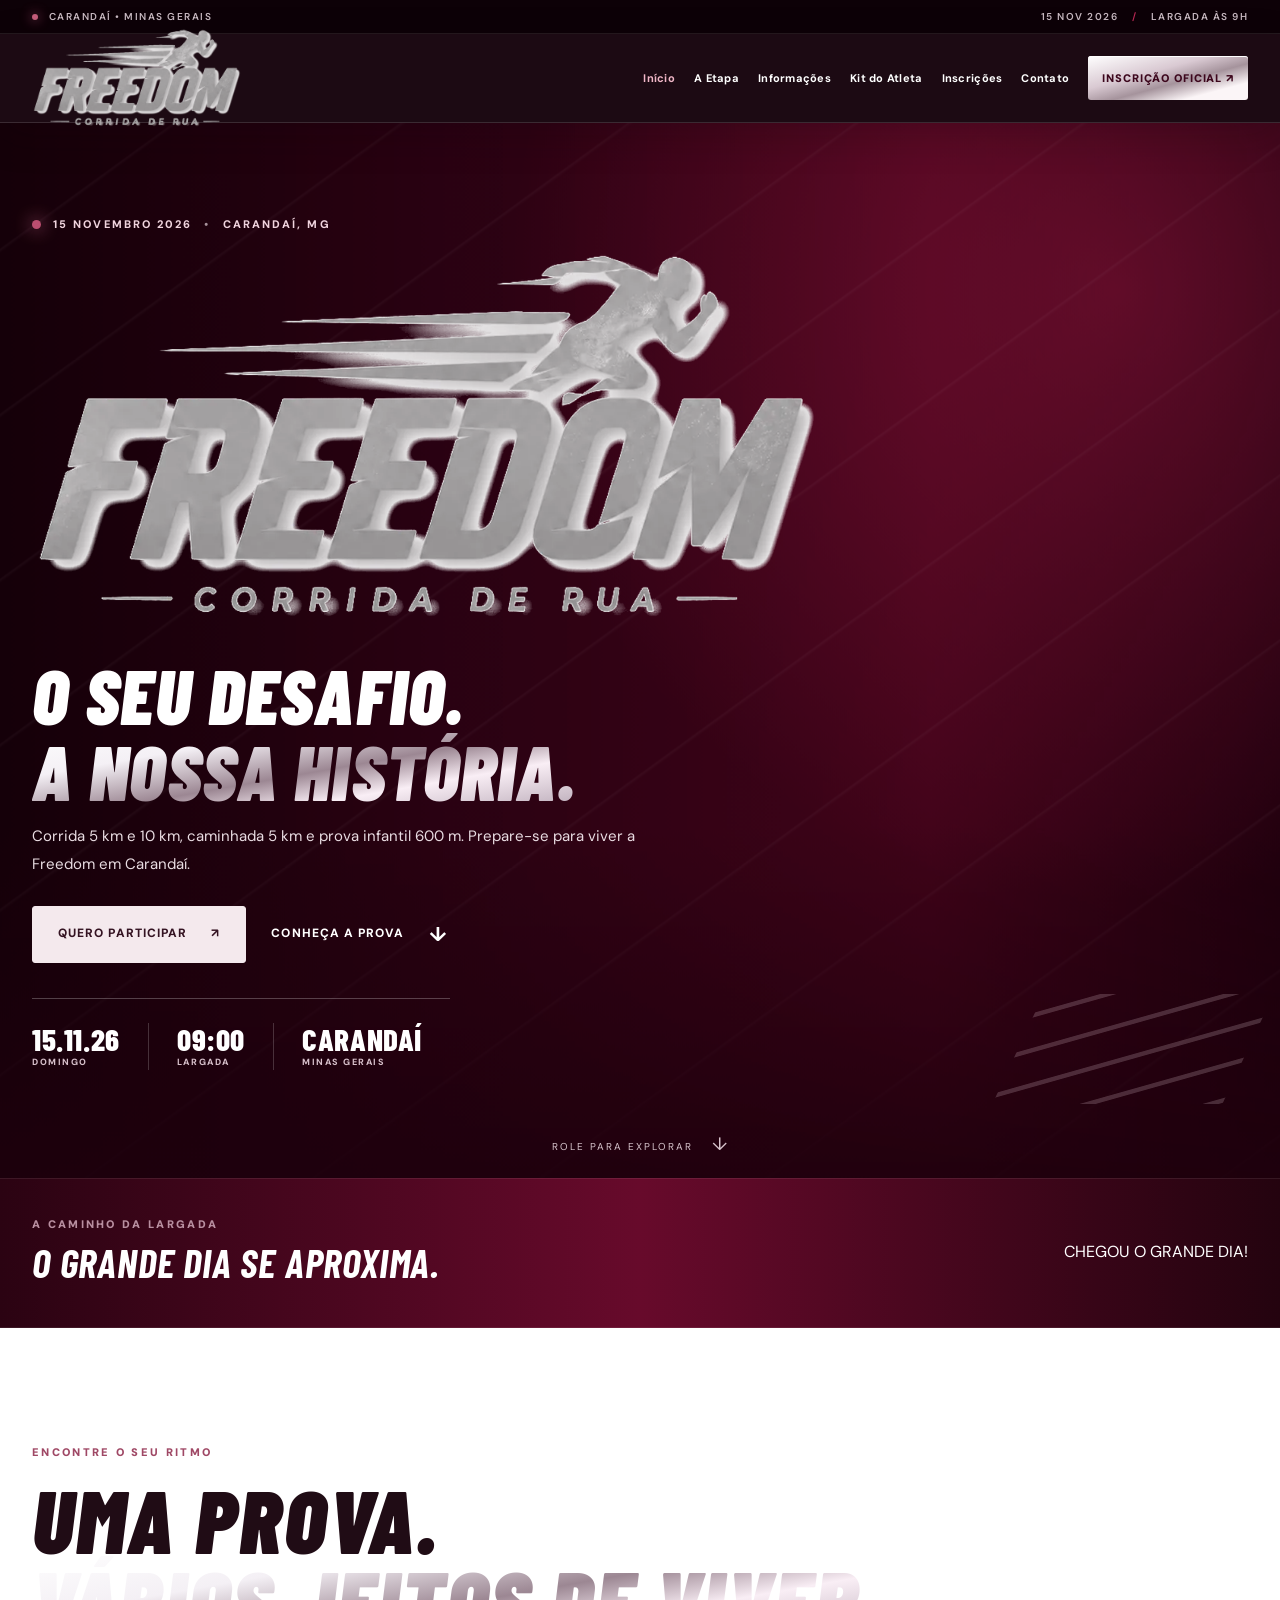
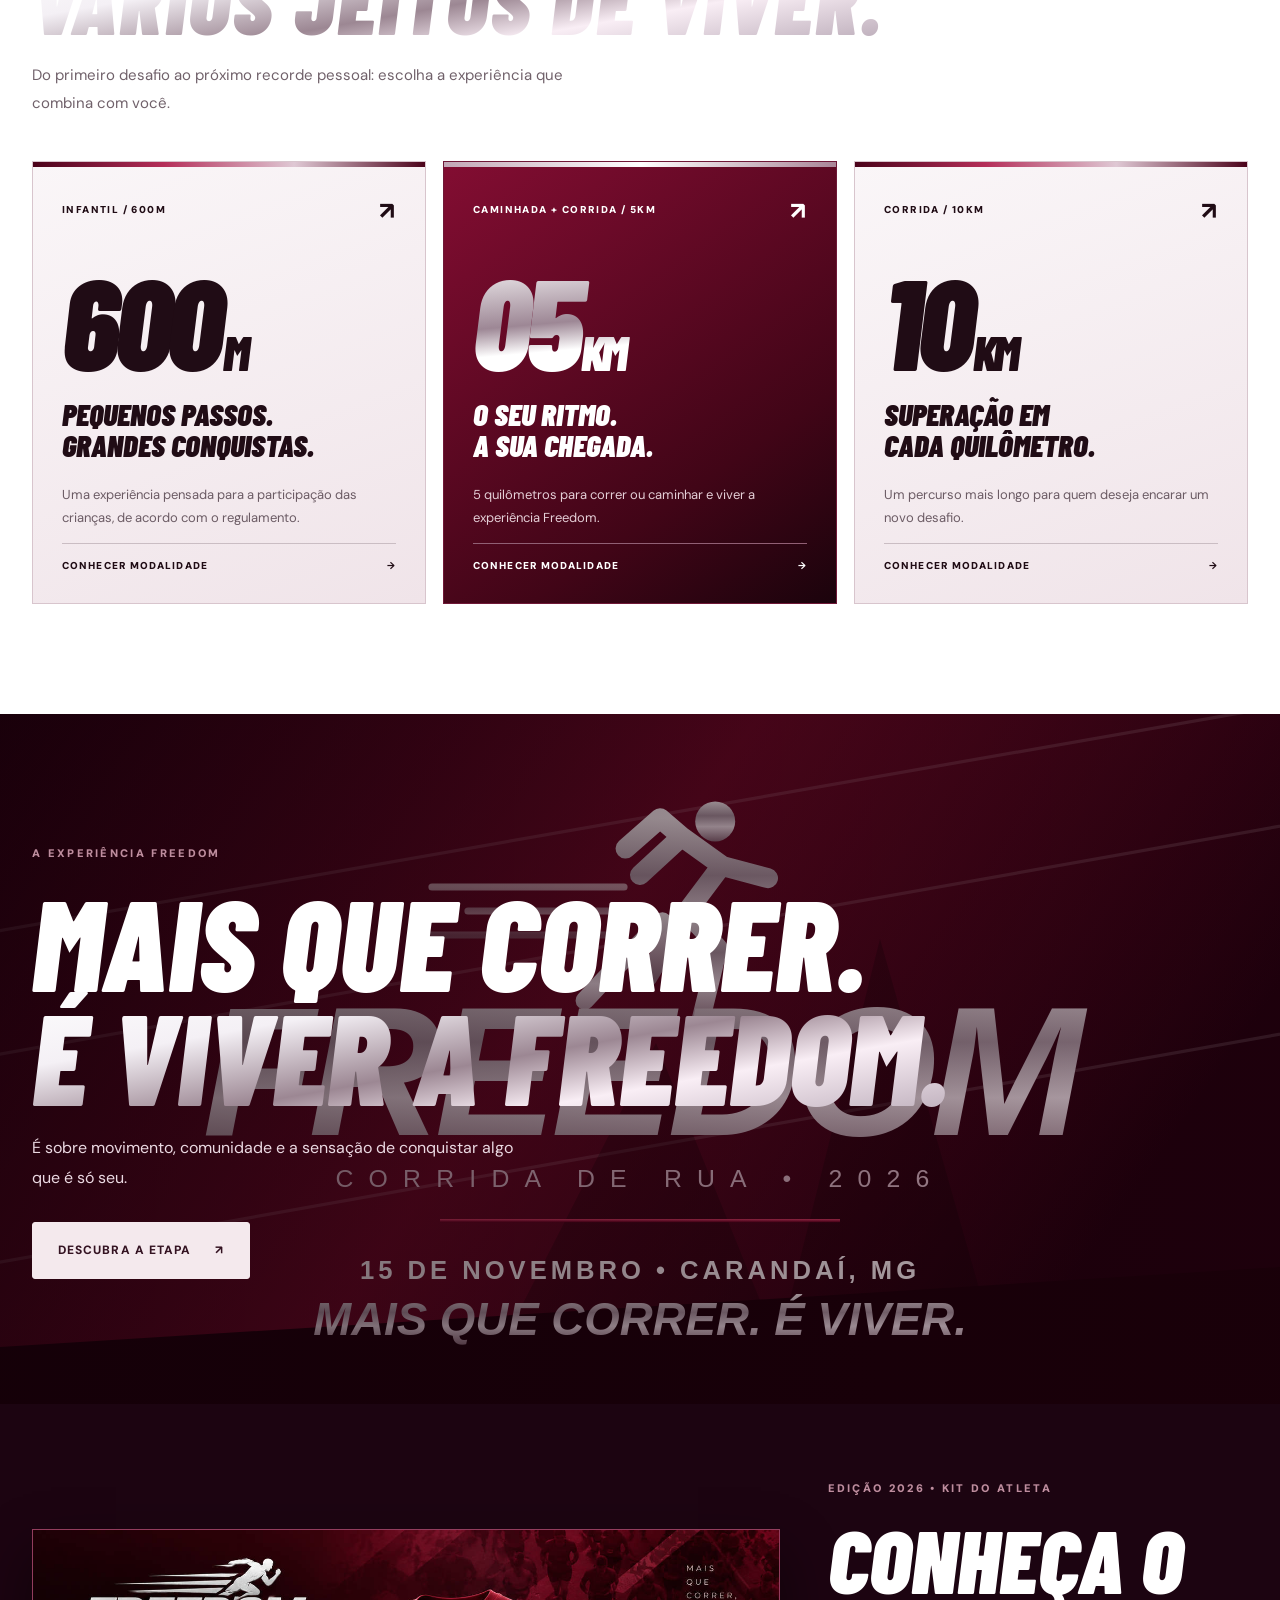
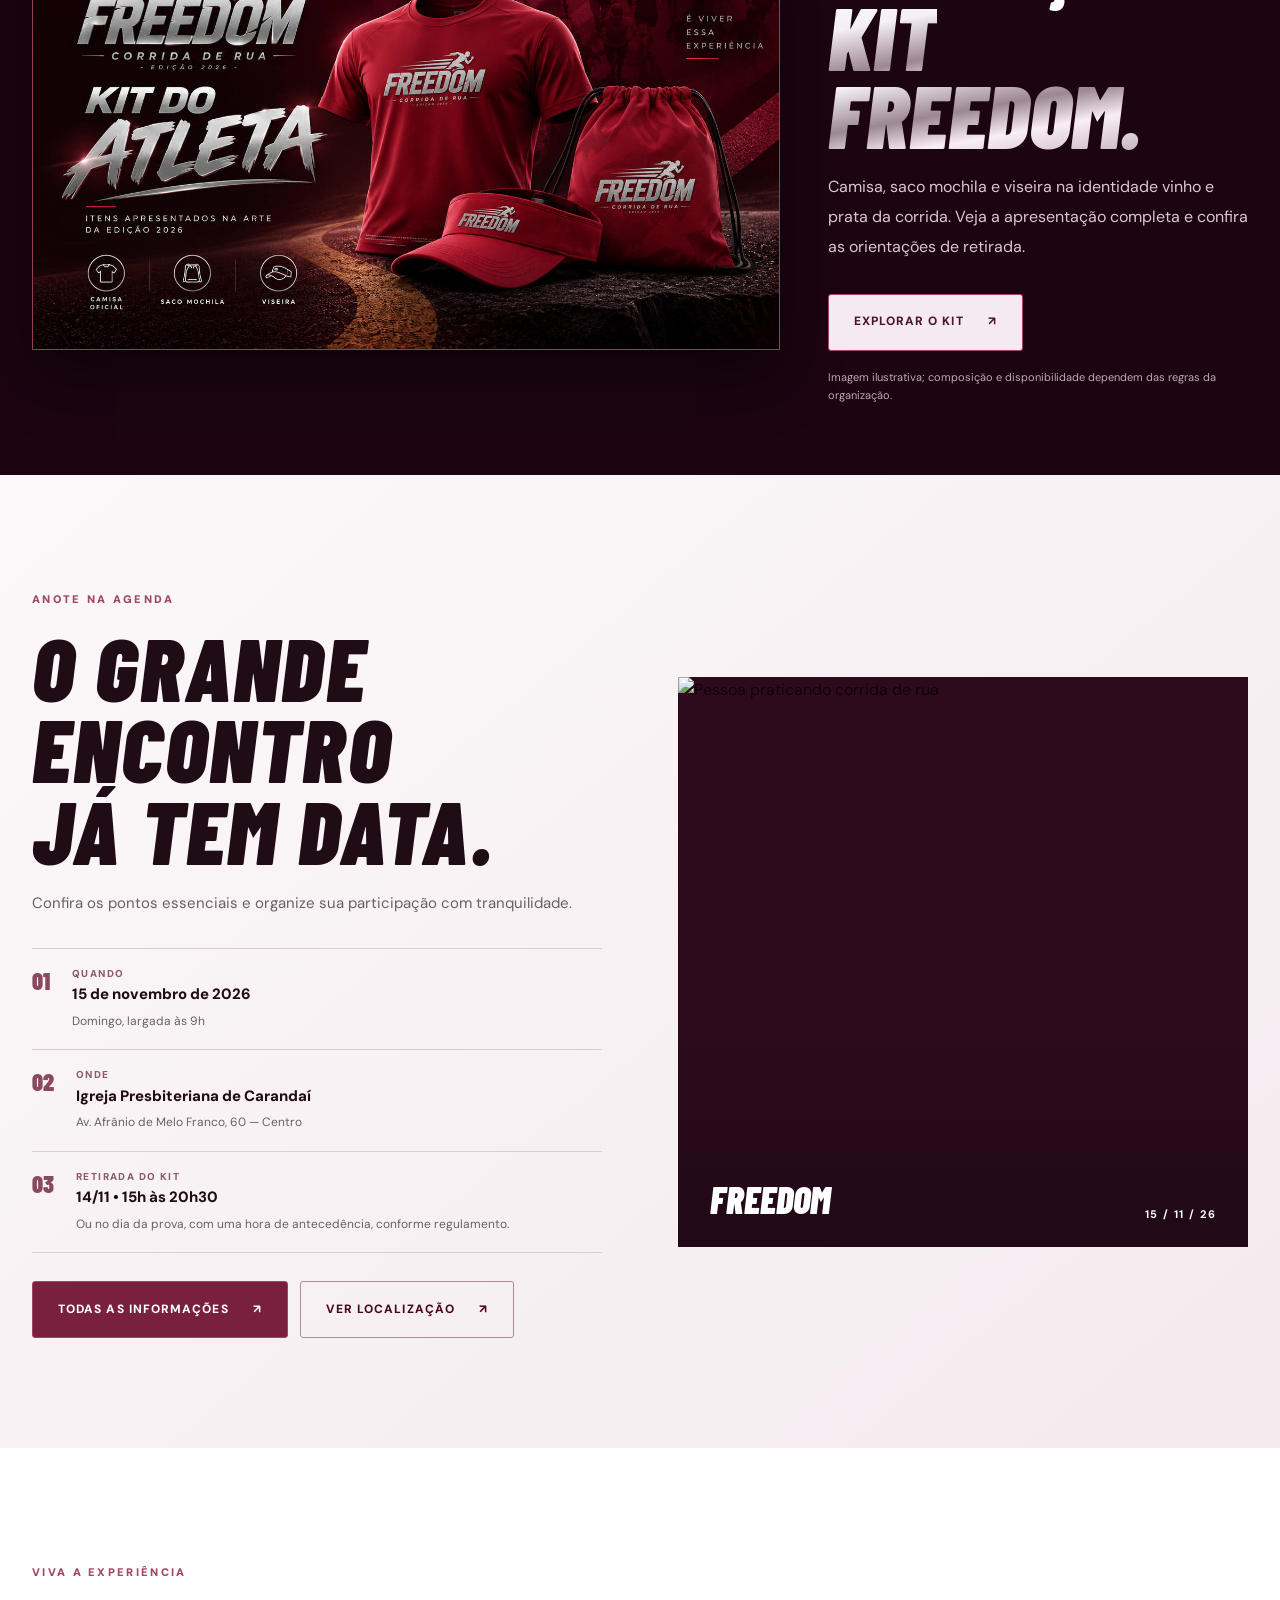
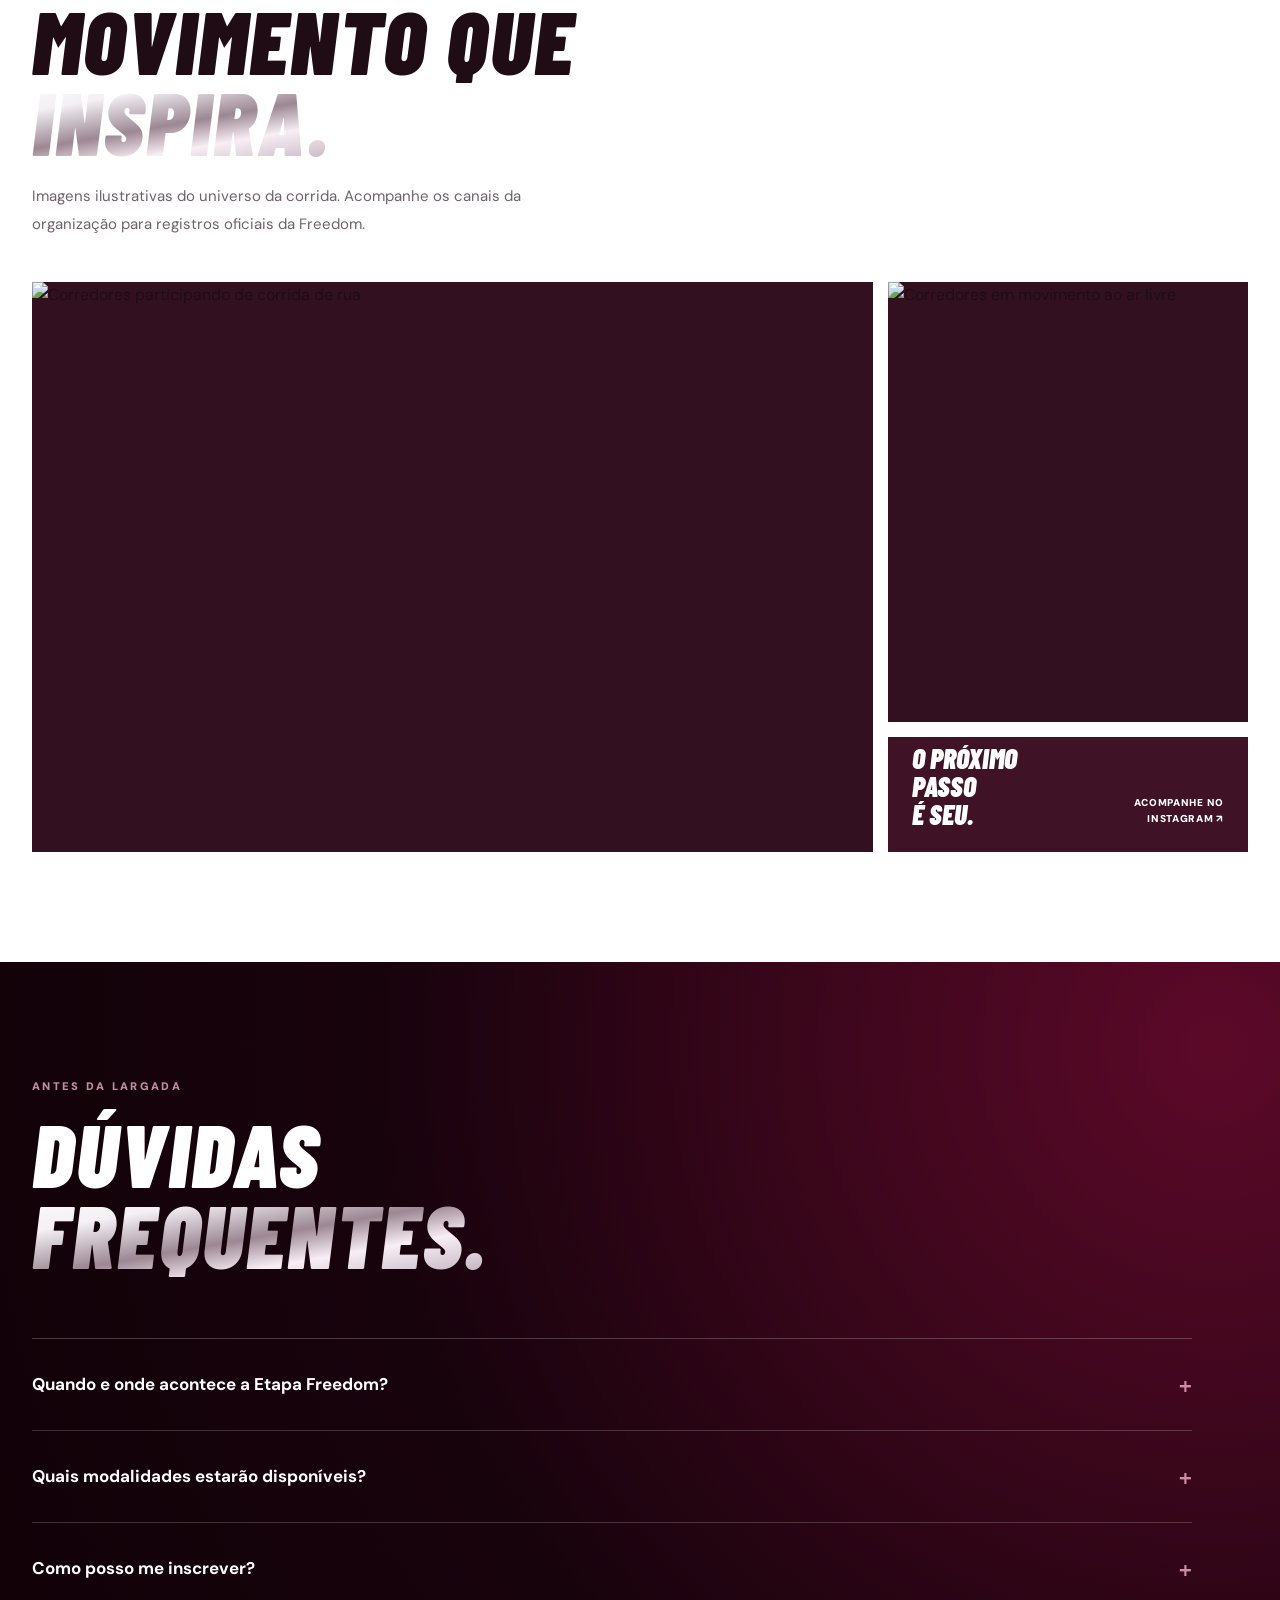
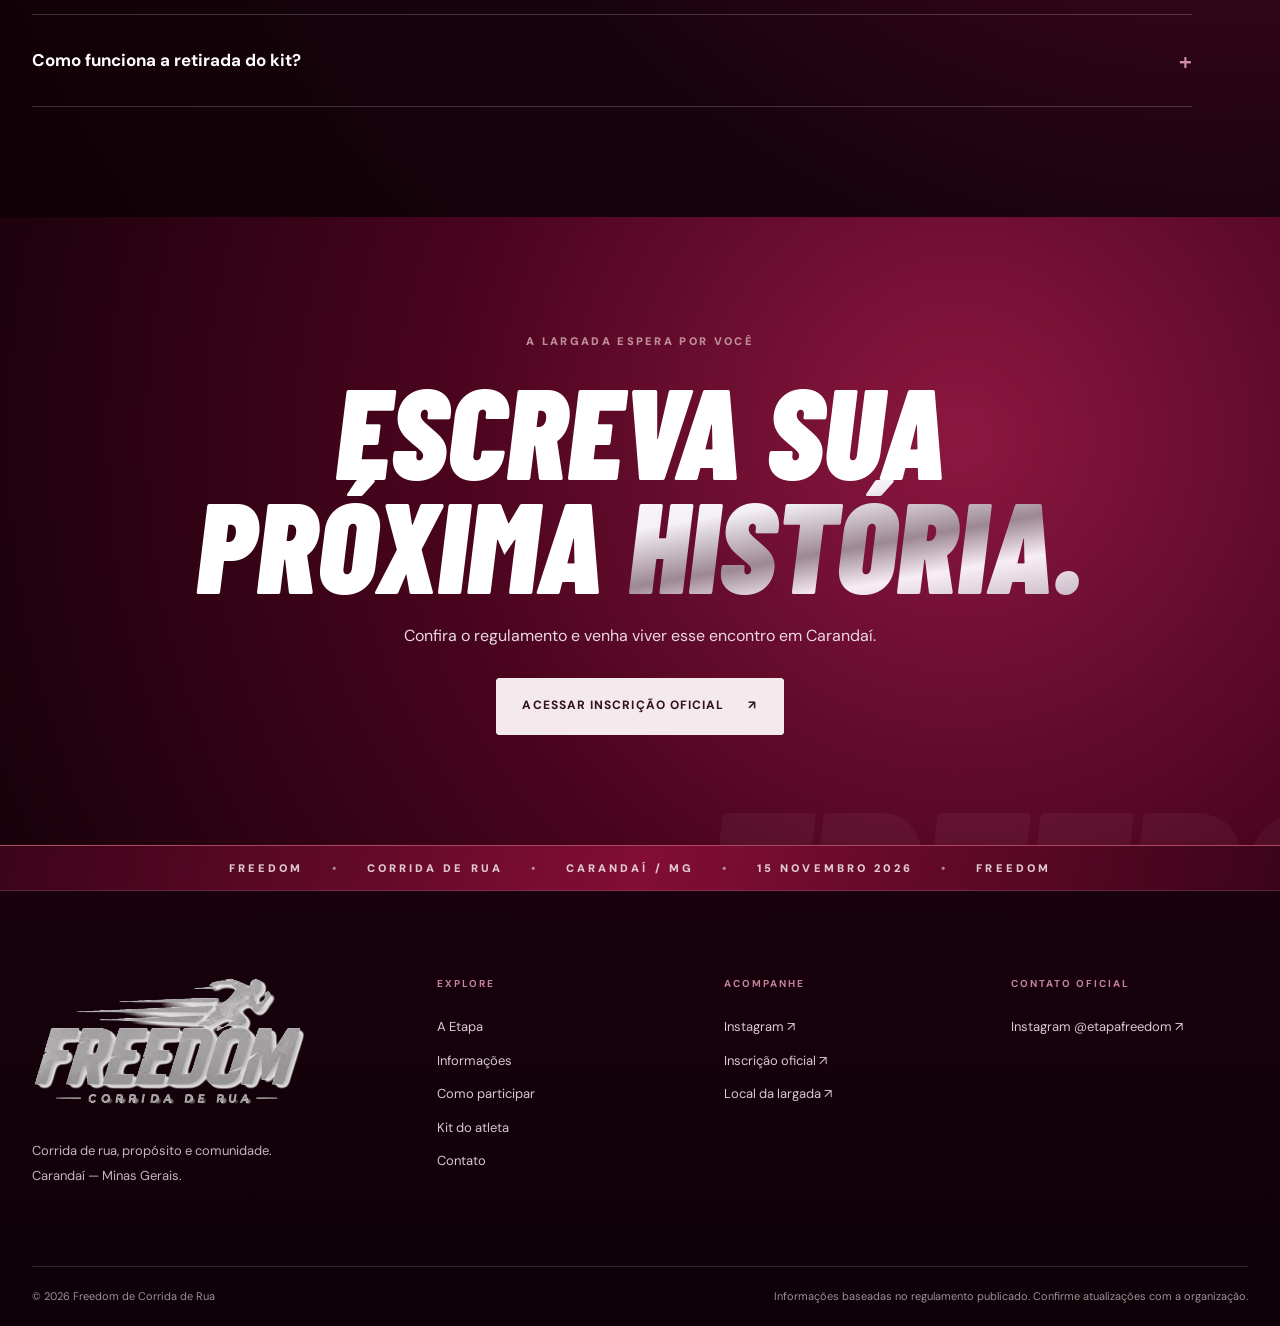
==== commit 600a8a50: "Corrige tamanho e proporcionalidade da logomarca oficial no site Freedom" ====
--- a/index.html
+++ b/index.html
@@ -1,4 +1,4 @@
-<!doctype html><html lang="pt-BR"><head><meta charset="utf-8"><meta name="viewport" content="width=device-width, initial-scale=1"><meta name="theme-color" content="#160910"><meta name="description" content="Etapa Freedom de Corrida de Rua 2026, dia 15 de novembro em Carandaí. Confira percurso, horários e inscrição oficial."><meta property="og:type" content="website"><meta property="og:title" content="Início | Freedom 2026"><meta property="og:description" content="Etapa Freedom de Corrida de Rua 2026, dia 15 de novembro em Carandaí. Confira percurso, horários e inscrição oficial."><meta property="og:image" content="https://images.unsplash.com/photo-1461896836934-ffe607ba8211?auto=format&amp;fit=crop&amp;w=1600&amp;q=85"><title>Início | Freedom 2026</title><link rel="preconnect" href="https://fonts.googleapis.com"><link rel="preconnect" href="https://fonts.gstatic.com" crossorigin><link rel="icon" type="image/png" href="assets/logo-freedom-original-full.webp"><link rel="stylesheet" href="style.css?v=freedom-logo-hd-20261021-v3"></head><body><a class="skip-link" href="#conteudo">Pular para conteúdo</a>
+<!doctype html><html lang="pt-BR"><head><meta charset="utf-8"><meta name="viewport" content="width=device-width, initial-scale=1"><meta name="theme-color" content="#160910"><meta name="description" content="Etapa Freedom de Corrida de Rua 2026, dia 15 de novembro em Carandaí. Confira percurso, horários e inscrição oficial."><meta property="og:type" content="website"><meta property="og:title" content="Início | Freedom 2026"><meta property="og:description" content="Etapa Freedom de Corrida de Rua 2026, dia 15 de novembro em Carandaí. Confira percurso, horários e inscrição oficial."><meta property="og:image" content="https://images.unsplash.com/photo-1461896836934-ffe607ba8211?auto=format&amp;fit=crop&amp;w=1600&amp;q=85"><title>Início | Freedom 2026</title><link rel="preconnect" href="https://fonts.googleapis.com"><link rel="preconnect" href="https://fonts.gstatic.com" crossorigin><link rel="icon" type="image/png" href="assets/logo-freedom-original-full.webp"><link rel="stylesheet" href="style.css?v=logo-proporcao-20261021-v4"></head><body><a class="skip-link" href="#conteudo">Pular para conteúdo</a>
 <div class="topbar"><div class="wrap topbar-inner"><span><span class="pulse"></span> CARANDAÍ • MINAS GERAIS</span><span>15 NOV 2026 <span class="topbar-sep">/</span> LARGADA ÀS 9H</span></div></div>
 <header class="site-header" id="inicio"><div class="wrap nav-container">
 <a class="brand" href="index.html" aria-label="Freedom Corrida de Rua, ir para o início"><img class="freedom-logo freedom-logo-header" src="assets/logo-freedom-original-full.webp" alt="Freedom Corrida de Rua" width="1040" height="495" decoding="async"></a>
@@ -7,7 +7,7 @@
 <a href="index.html" aria-current="page">Início</a><a href="sobre.html" >A Etapa</a><a href="informacoes.html" >Informações</a><a href="kit.html">Kit do Atleta</a><a href="inscricoes.html" >Inscrições</a><a href="contatos.html" >Contato</a>
 <a class="nav-primary" href="https://inscricaodecorrida.com.br/evento/freedom-de-corrida-de-rua-2026" target="_blank" rel="noopener noreferrer">INSCRIÇÃO OFICIAL <span aria-hidden="true">↗</span></a></nav>
 </div></header><main id="conteudo">
-<section class="hero"><div class="hero-background" aria-hidden="true"></div><div class="wrap hero-body"><div class="hero-copy"><div class="eyebrow eyebrow-light"><i></i> 15 NOVEMBRO 2026 <span>•</span> CARANDAÍ, MG</div><div class="hero-campaign"><span>15 DE NOVEMBRO • EDIÇÃO 2026</span><div class="hero-logo-wrap"><img class="freedom-logo freedom-logo-hero" src="assets/logo-freedom-original-full.webp" alt="Freedom Corrida de Rua — logomarca oficial" width="1040" height="495" fetchpriority="high" decoding="async"></div></div><h1>O SEU DESAFIO.<br><em>A NOSSA HISTÓRIA.</em></h1><p class="hero-lede">Corrida 5 km e 10 km, caminhada 5 km e prova infantil 600 m. Prepare-se para viver a Freedom em Carandaí.</p><div class="hero-actions"><a class="button button-primary" href="https://inscricaodecorrida.com.br/evento/freedom-de-corrida-de-rua-2026" target="_blank" rel="noopener noreferrer">QUERO PARTICIPAR <span aria-hidden="true">↗</span></a><a class="hero-outline" href="informacoes.html">CONHEÇA A PROVA <span>↓</span></a></div><div class="hero-meta"><div><strong>15.11.26</strong><small>DOMINGO</small></div><div><strong>09:00</strong><small>LARGADA</small></div><div><strong>CARANDAÍ</strong><small>MINAS GERAIS</small></div></div></div><div class="hero-side" aria-hidden="true"><div class="speed-marks"></div></div></div><div class="hero-scroll" aria-hidden="true">ROLE PARA EXPLORAR <span>↓</span></div></section>
+<section class="hero"><div class="hero-background" aria-hidden="true"></div><div class="wrap hero-body"><div class="hero-copy"><div class="eyebrow eyebrow-light"><i></i> 15 NOVEMBRO 2026 <span>•</span> CARANDAÍ, MG</div><div class="hero-campaign"><div class="hero-logo-wrap"><img class="freedom-logo freedom-logo-hero" src="assets/logo-freedom-original-full.webp" alt="Freedom Corrida de Rua — logomarca oficial" width="1040" height="495" fetchpriority="high" decoding="async"></div></div><h1>O SEU DESAFIO.<br><em>A NOSSA HISTÓRIA.</em></h1><p class="hero-lede">Corrida 5 km e 10 km, caminhada 5 km e prova infantil 600 m. Prepare-se para viver a Freedom em Carandaí.</p><div class="hero-actions"><a class="button button-primary" href="https://inscricaodecorrida.com.br/evento/freedom-de-corrida-de-rua-2026" target="_blank" rel="noopener noreferrer">QUERO PARTICIPAR <span aria-hidden="true">↗</span></a><a class="hero-outline" href="informacoes.html">CONHEÇA A PROVA <span>↓</span></a></div><div class="hero-meta"><div><strong>15.11.26</strong><small>DOMINGO</small></div><div><strong>09:00</strong><small>LARGADA</small></div><div><strong>CARANDAÍ</strong><small>MINAS GERAIS</small></div></div></div><div class="hero-side" aria-hidden="true"><div class="speed-marks"></div></div></div><div class="hero-scroll" aria-hidden="true">ROLE PARA EXPLORAR <span>↓</span></div></section>
 <section class="countdown-bar"><div class="wrap countdown-layout"><div><div class="mini-overline">A CAMINHO DA LARGADA</div><h2>O grande dia se aproxima.</h2></div><div class="countdown" data-countdown role="timer" aria-label="Contagem regressiva para a prova"><div><strong data-days>--</strong><small>DIAS</small></div><b>:</b><div><strong data-hours>--</strong><small>HORAS</small></div><b>:</b><div><strong data-minutes>--</strong><small>MIN</small></div><b>:</b><div><strong data-seconds>--</strong><small>SEG</small></div></div></div></section>
 <section class="section section-white" id="percursos"><div class="wrap"><div class="section-heading"><div><span class="kicker">ENCONTRE O SEU RITMO</span><h2>UMA PROVA.<br><em>VÁRIOS JEITOS DE VIVER.</em></h2><p>Do primeiro desafio ao próximo recorde pessoal: escolha a experiência que combina com você.</p></div></div><div class="race-cards">
 <a class="race-card" href="informacoes.html#percursos"><div class="race-card-top"><span>INFANTIL / 600M</span><span>↗</span></div><div class="race-distance">600<span>M</span></div><h3>PEQUENOS PASSOS.<br>GRANDES CONQUISTAS.</h3><p>Uma experiência pensada para a participação das crianças, de acordo com o regulamento.</p><span class="race-footer">CONHECER MODALIDADE <b>→</b></span></a>
--- a/style.css
+++ b/style.css
@@ -146,3 +146,11 @@
 @media(max-width:1100px){.freedom-logo-header{width:165px}}
 @media(max-width:990px){.freedom-logo-header{width:182px}}
 @media(max-width:650px){.freedom-logo-header{width:148px}.hero-logo-wrap{margin:15px 0 6px;padding:0}.freedom-logo-hero{width:100%}.hero-copy .hero-logo-wrap+h1{margin-top:18px}.footer-logo .freedom-logo-footer{width:205px}}
+
+/* Identidade oficial: usar imagem original de alta resolução; sem redesenho e sem filtros de nitidez artificiais */
+.freedom-logo-header,.footer-logo .freedom-logo-footer,.freedom-logo-hero{filter:none!important;image-rendering:auto}
+.freedom-logo-header{width:clamp(175px,17vw,210px)}
+.footer-logo .freedom-logo-footer{width:clamp(200px,22vw,275px)}
+.hero-logo-wrap{width:min(790px,100%);max-width:100%;padding:0;margin:15px 0 8px}
+.freedom-logo-hero{width:100%;object-fit:contain}
+@media(max-width:650px){.freedom-logo-header{width:158px}.footer-logo .freedom-logo-footer{width:220px}.hero-logo-wrap{width:100%;margin:12px 0 10px}}
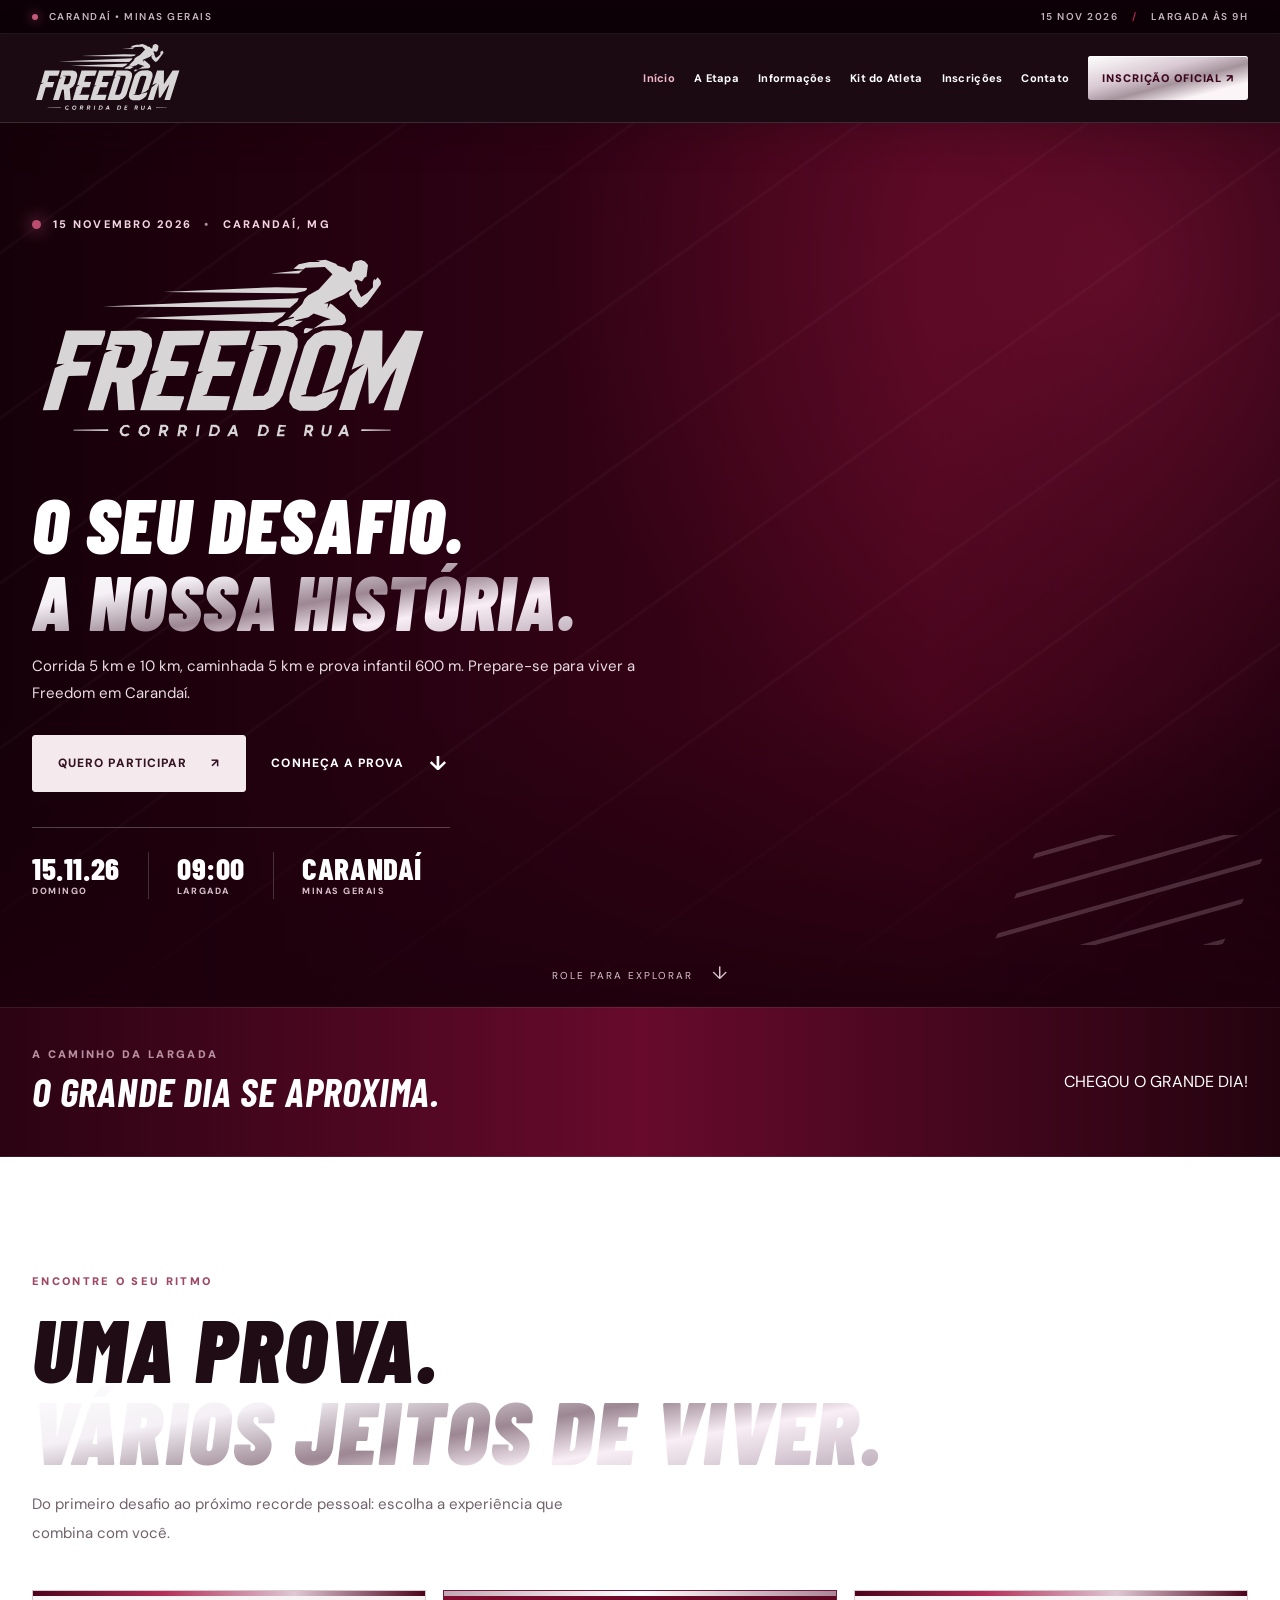
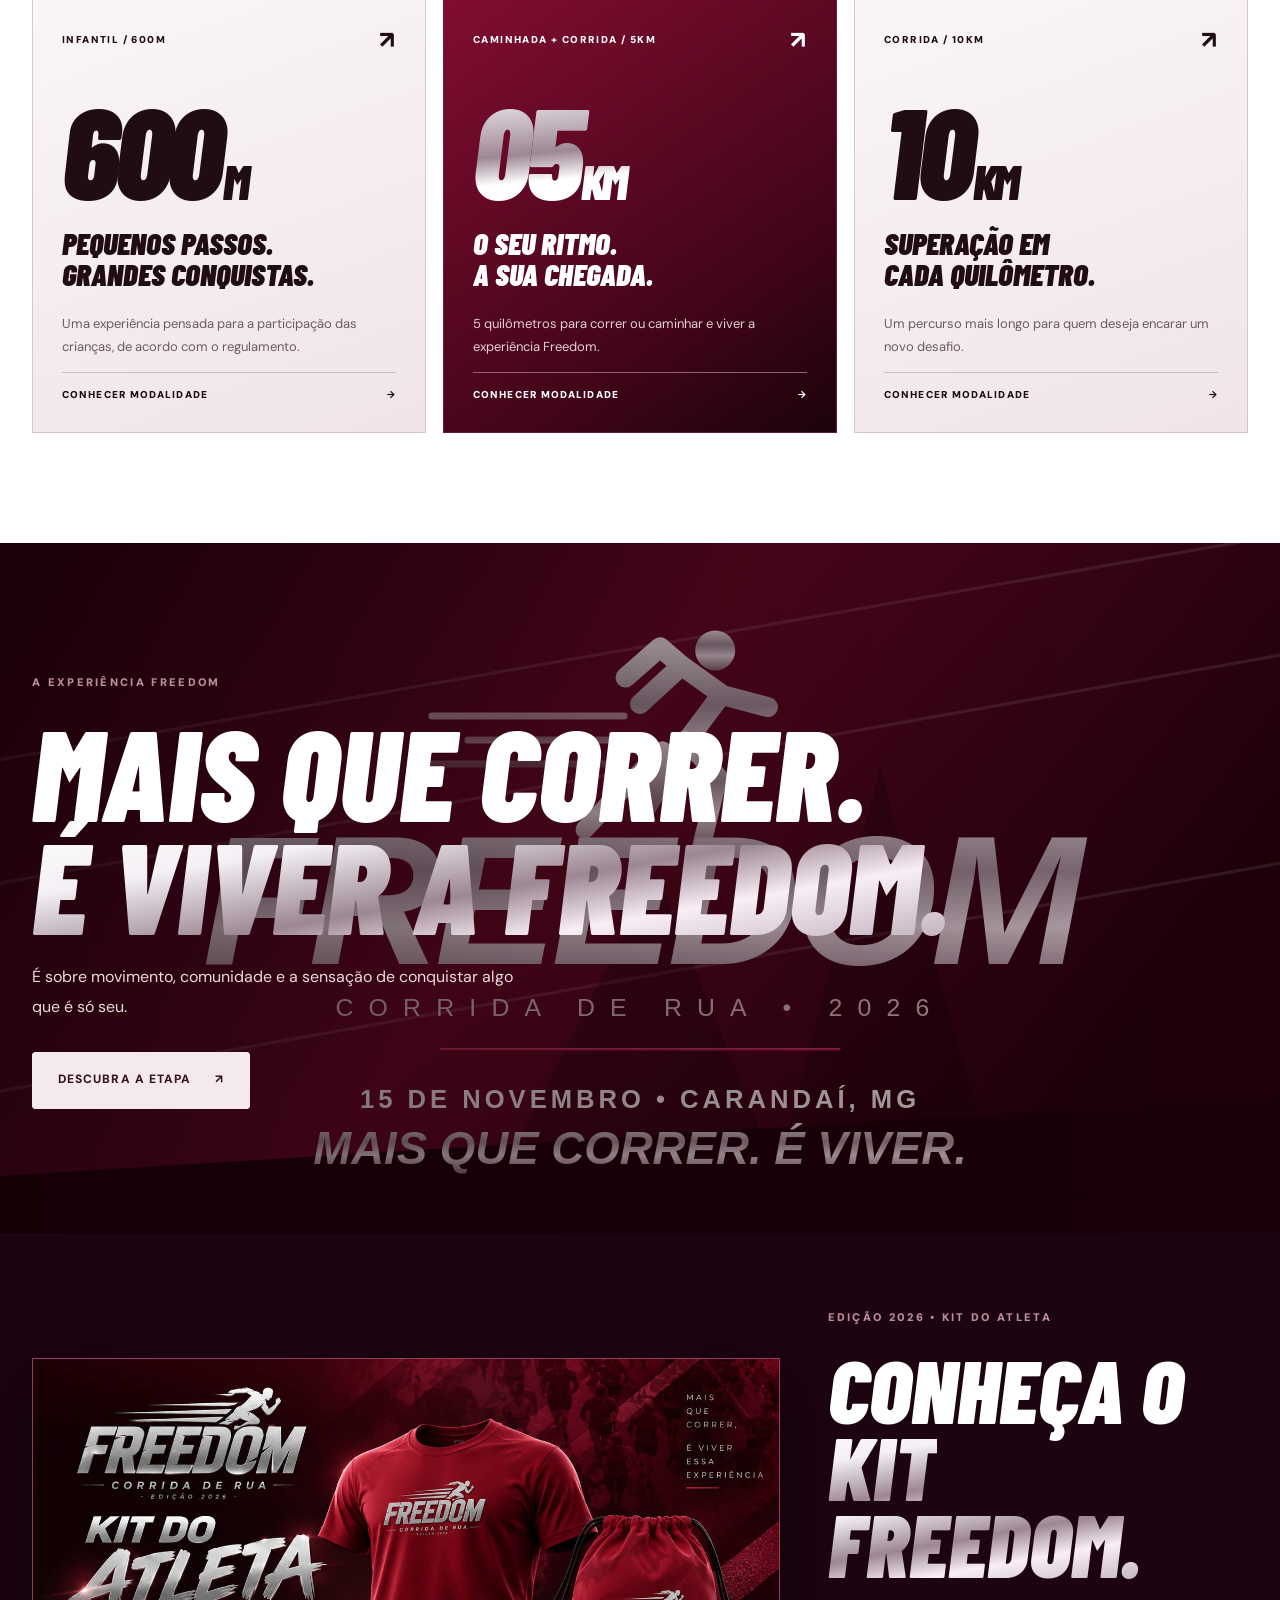
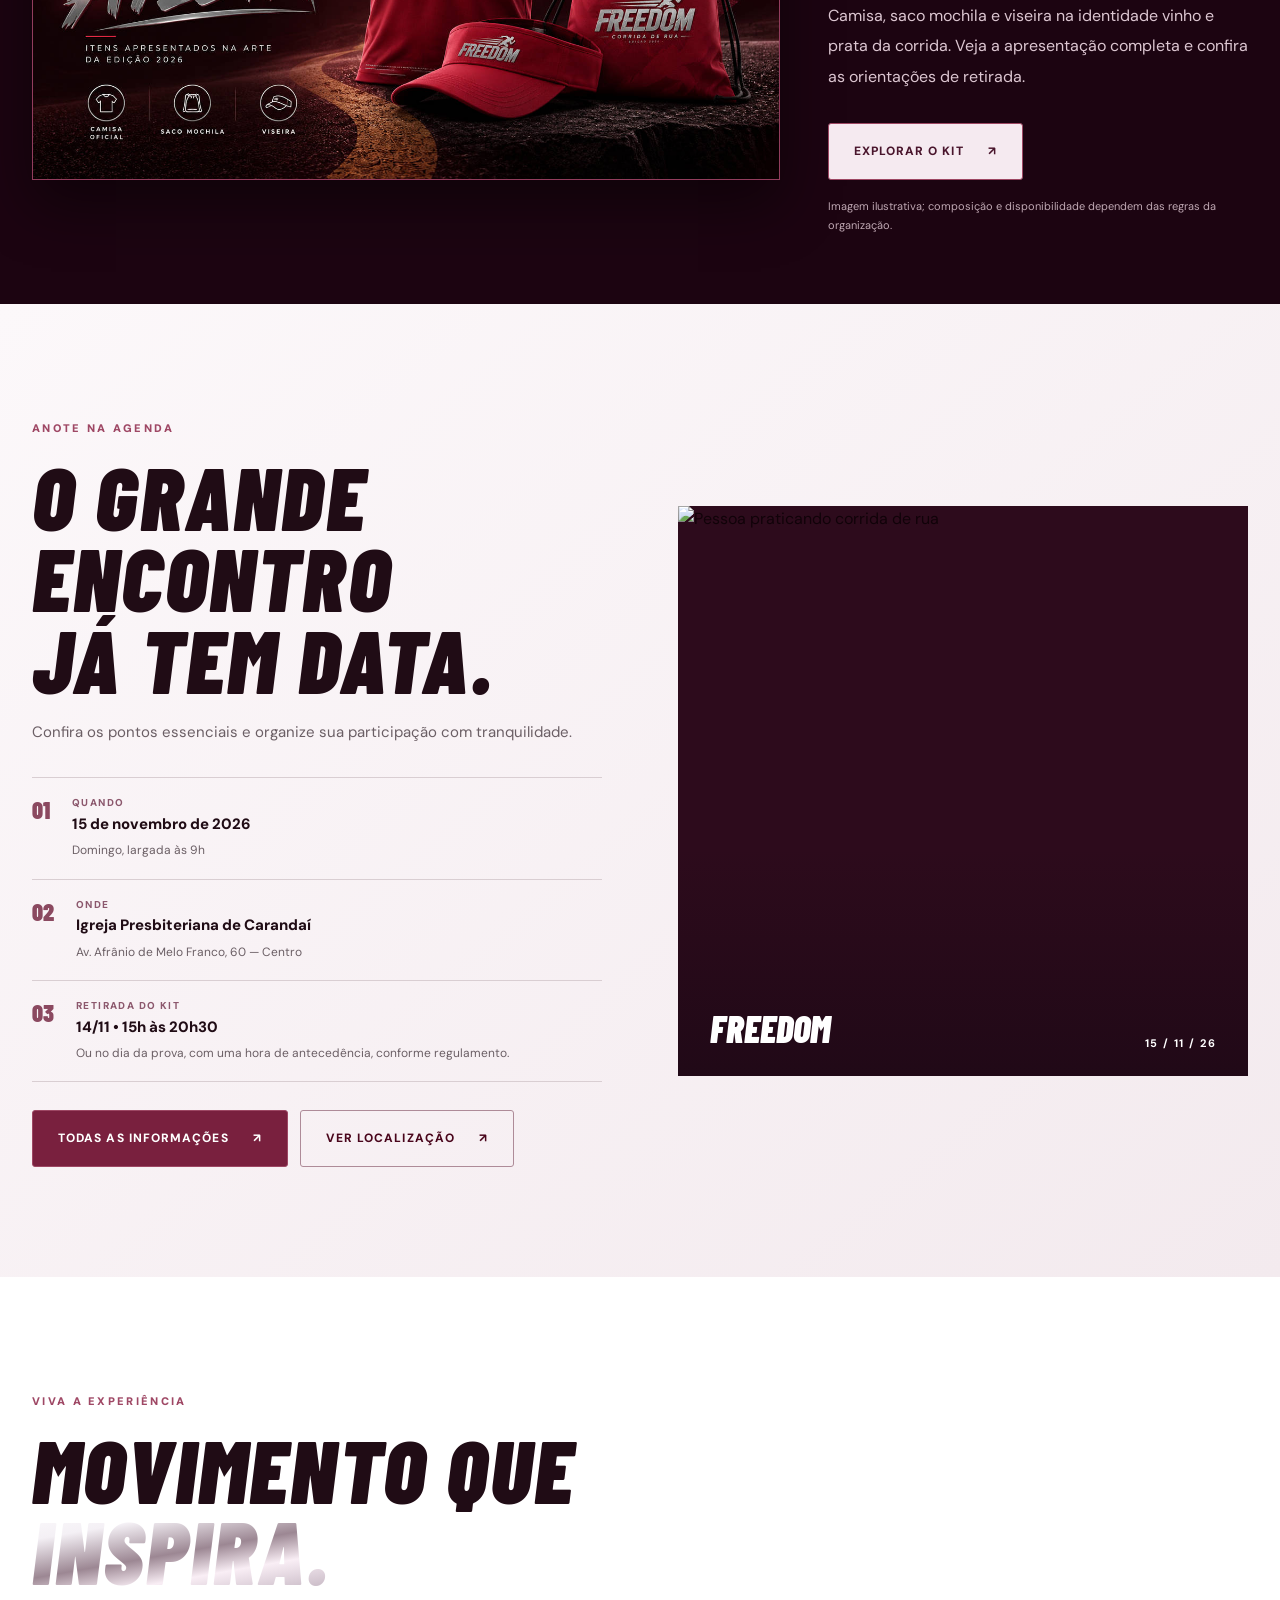
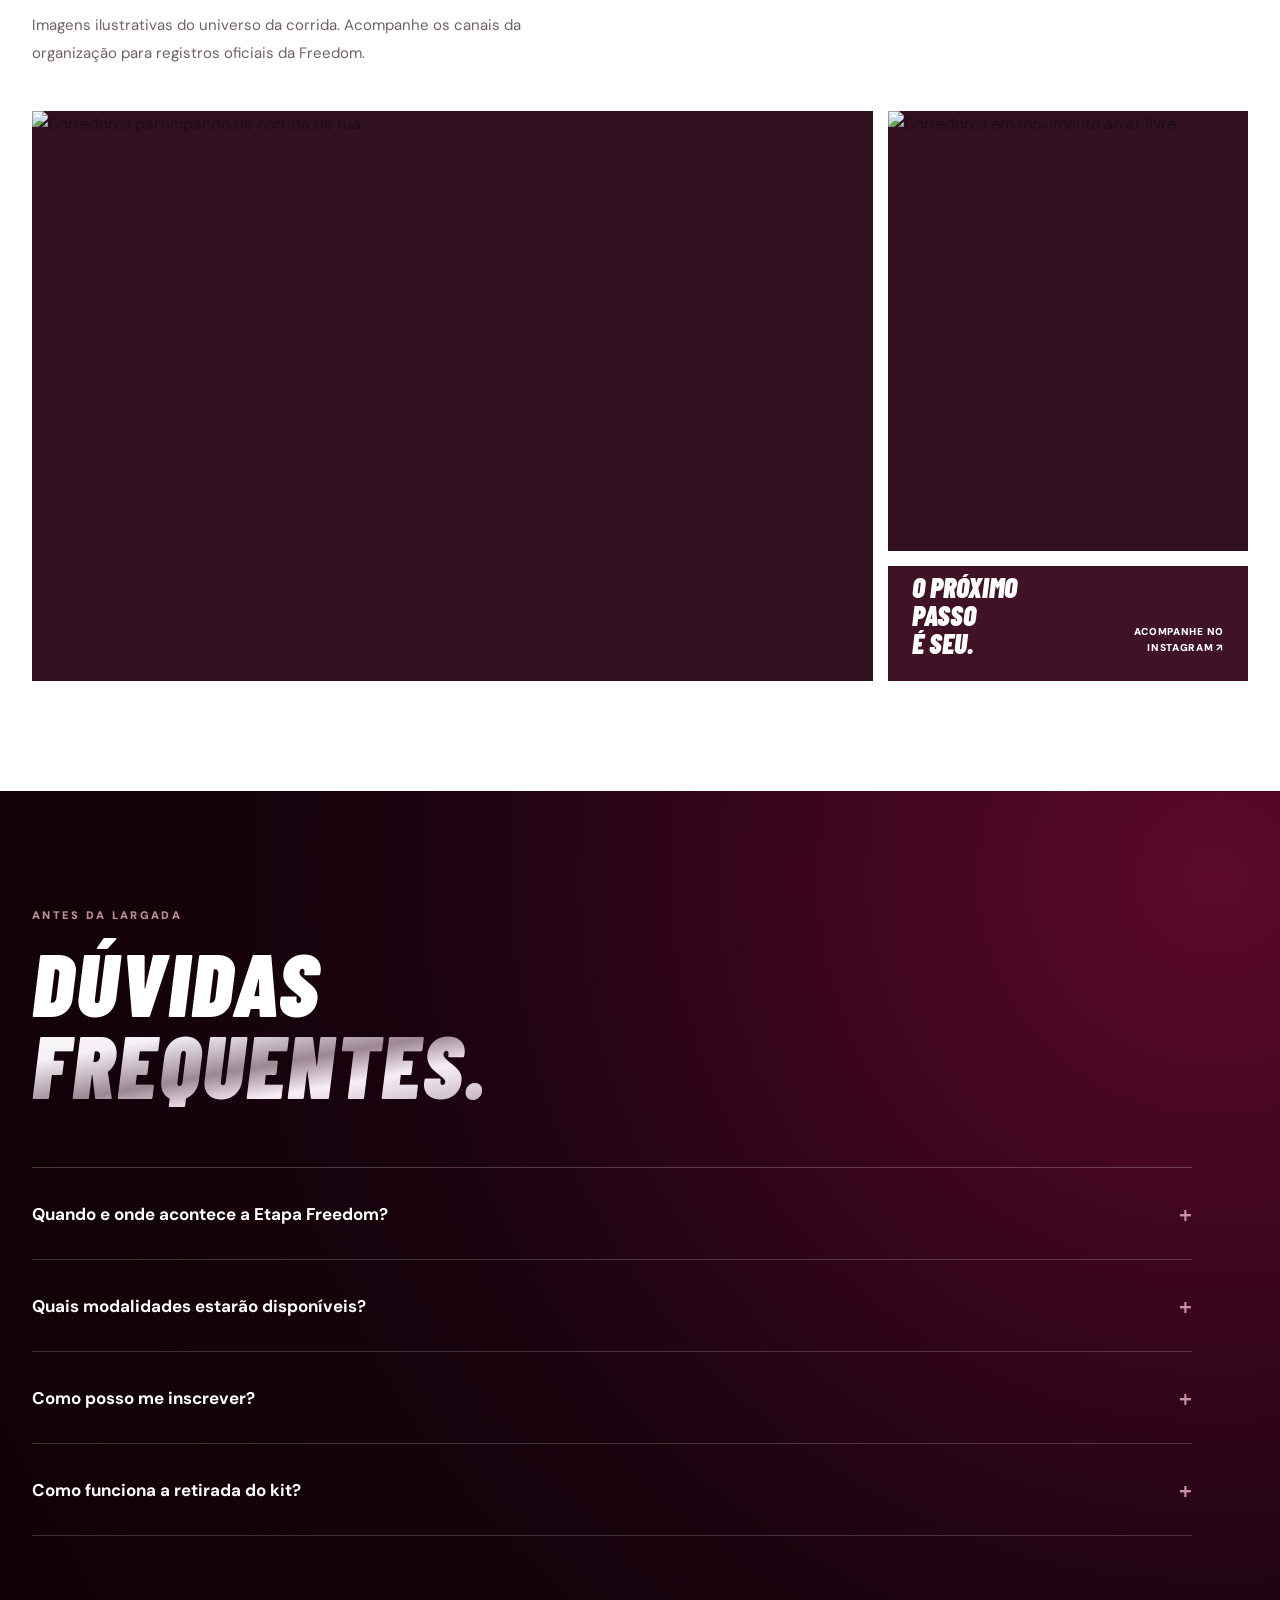
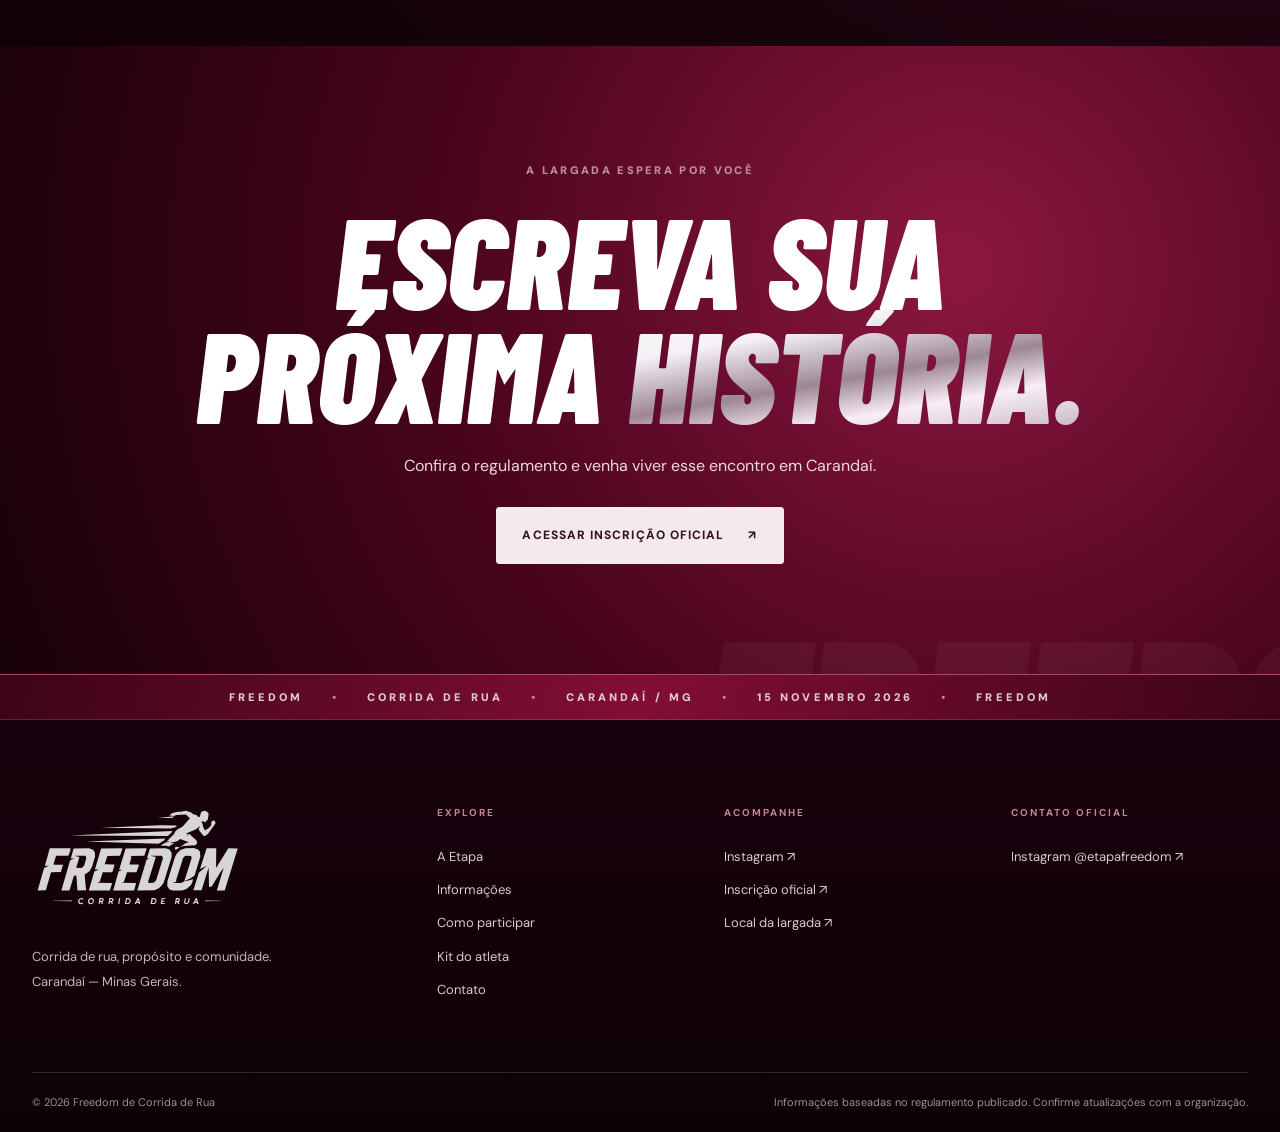
==== commit 37f99b49: "Substitui a logomarca Freedom em todas as páginas por versão sem sombras" ====
--- a/index.html
+++ b/index.html
@@ -1,13 +1,13 @@
-<!doctype html><html lang="pt-BR"><head><meta charset="utf-8"><meta name="viewport" content="width=device-width, initial-scale=1"><meta name="theme-color" content="#160910"><meta name="description" content="Etapa Freedom de Corrida de Rua 2026, dia 15 de novembro em Carandaí. Confira percurso, horários e inscrição oficial."><meta property="og:type" content="website"><meta property="og:title" content="Início | Freedom 2026"><meta property="og:description" content="Etapa Freedom de Corrida de Rua 2026, dia 15 de novembro em Carandaí. Confira percurso, horários e inscrição oficial."><meta property="og:image" content="https://images.unsplash.com/photo-1461896836934-ffe607ba8211?auto=format&amp;fit=crop&amp;w=1600&amp;q=85"><title>Início | Freedom 2026</title><link rel="preconnect" href="https://fonts.googleapis.com"><link rel="preconnect" href="https://fonts.gstatic.com" crossorigin><link rel="icon" type="image/png" href="assets/logo-freedom-original-full.webp"><link rel="stylesheet" href="style.css?v=logo-proporcao-20261021-v4"></head><body><a class="skip-link" href="#conteudo">Pular para conteúdo</a>
+<!doctype html><html lang="pt-BR"><head><meta charset="utf-8"><meta name="viewport" content="width=device-width, initial-scale=1"><meta name="theme-color" content="#160910"><meta name="description" content="Etapa Freedom de Corrida de Rua 2026, dia 15 de novembro em Carandaí. Confira percurso, horários e inscrição oficial."><meta property="og:type" content="website"><meta property="og:title" content="Início | Freedom 2026"><meta property="og:description" content="Etapa Freedom de Corrida de Rua 2026, dia 15 de novembro em Carandaí. Confira percurso, horários e inscrição oficial."><meta property="og:image" content="https://images.unsplash.com/photo-1461896836934-ffe607ba8211?auto=format&amp;fit=crop&amp;w=1600&amp;q=85"><title>Início | Freedom 2026</title><link rel="preconnect" href="https://fonts.googleapis.com"><link rel="preconnect" href="https://fonts.gstatic.com" crossorigin><link rel="icon" type="image/svg+xml" href="assets/logo-freedom-oficial-sem-sombra.svg"><link rel="stylesheet" href="style.css?v=logo-oficial-sem-sombra-20261022"></head><body><a class="skip-link" href="#conteudo">Pular para conteúdo</a>
 <div class="topbar"><div class="wrap topbar-inner"><span><span class="pulse"></span> CARANDAÍ • MINAS GERAIS</span><span>15 NOV 2026 <span class="topbar-sep">/</span> LARGADA ÀS 9H</span></div></div>
 <header class="site-header" id="inicio"><div class="wrap nav-container">
-<a class="brand" href="index.html" aria-label="Freedom Corrida de Rua, ir para o início"><img class="freedom-logo freedom-logo-header" src="assets/logo-freedom-original-full.webp" alt="Freedom Corrida de Rua" width="1040" height="495" decoding="async"></a>
+<a class="brand" href="index.html" aria-label="Freedom Corrida de Rua, ir para o início"><img class="freedom-logo freedom-logo-header" src="assets/logo-freedom-oficial-sem-sombra.svg" alt="Freedom Corrida de Rua" width="1070" height="535" decoding="async"></a>
 <button type="button" class="menu-toggle" aria-controls="main-nav" aria-expanded="false"><span></span><span></span><span></span><span class="sr-only">Abrir menu</span></button>
 <nav class="nav" id="main-nav" aria-label="Navegação principal">
 <a href="index.html" aria-current="page">Início</a><a href="sobre.html" >A Etapa</a><a href="informacoes.html" >Informações</a><a href="kit.html">Kit do Atleta</a><a href="inscricoes.html" >Inscrições</a><a href="contatos.html" >Contato</a>
 <a class="nav-primary" href="https://inscricaodecorrida.com.br/evento/freedom-de-corrida-de-rua-2026" target="_blank" rel="noopener noreferrer">INSCRIÇÃO OFICIAL <span aria-hidden="true">↗</span></a></nav>
 </div></header><main id="conteudo">
-<section class="hero"><div class="hero-background" aria-hidden="true"></div><div class="wrap hero-body"><div class="hero-copy"><div class="eyebrow eyebrow-light"><i></i> 15 NOVEMBRO 2026 <span>•</span> CARANDAÍ, MG</div><div class="hero-campaign"><div class="hero-logo-wrap"><img class="freedom-logo freedom-logo-hero" src="assets/logo-freedom-original-full.webp" alt="Freedom Corrida de Rua — logomarca oficial" width="1040" height="495" fetchpriority="high" decoding="async"></div></div><h1>O SEU DESAFIO.<br><em>A NOSSA HISTÓRIA.</em></h1><p class="hero-lede">Corrida 5 km e 10 km, caminhada 5 km e prova infantil 600 m. Prepare-se para viver a Freedom em Carandaí.</p><div class="hero-actions"><a class="button button-primary" href="https://inscricaodecorrida.com.br/evento/freedom-de-corrida-de-rua-2026" target="_blank" rel="noopener noreferrer">QUERO PARTICIPAR <span aria-hidden="true">↗</span></a><a class="hero-outline" href="informacoes.html">CONHEÇA A PROVA <span>↓</span></a></div><div class="hero-meta"><div><strong>15.11.26</strong><small>DOMINGO</small></div><div><strong>09:00</strong><small>LARGADA</small></div><div><strong>CARANDAÍ</strong><small>MINAS GERAIS</small></div></div></div><div class="hero-side" aria-hidden="true"><div class="speed-marks"></div></div></div><div class="hero-scroll" aria-hidden="true">ROLE PARA EXPLORAR <span>↓</span></div></section>
+<section class="hero"><div class="hero-background" aria-hidden="true"></div><div class="wrap hero-body"><div class="hero-copy"><div class="eyebrow eyebrow-light"><i></i> 15 NOVEMBRO 2026 <span>•</span> CARANDAÍ, MG</div><div class="hero-campaign"><div class="hero-logo-wrap"><img class="freedom-logo freedom-logo-hero" src="assets/logo-freedom-oficial-sem-sombra.svg" alt="Freedom Corrida de Rua — logomarca oficial" width="1070" height="535" fetchpriority="high" decoding="async"></div></div><h1>O SEU DESAFIO.<br><em>A NOSSA HISTÓRIA.</em></h1><p class="hero-lede">Corrida 5 km e 10 km, caminhada 5 km e prova infantil 600 m. Prepare-se para viver a Freedom em Carandaí.</p><div class="hero-actions"><a class="button button-primary" href="https://inscricaodecorrida.com.br/evento/freedom-de-corrida-de-rua-2026" target="_blank" rel="noopener noreferrer">QUERO PARTICIPAR <span aria-hidden="true">↗</span></a><a class="hero-outline" href="informacoes.html">CONHEÇA A PROVA <span>↓</span></a></div><div class="hero-meta"><div><strong>15.11.26</strong><small>DOMINGO</small></div><div><strong>09:00</strong><small>LARGADA</small></div><div><strong>CARANDAÍ</strong><small>MINAS GERAIS</small></div></div></div><div class="hero-side" aria-hidden="true"><div class="speed-marks"></div></div></div><div class="hero-scroll" aria-hidden="true">ROLE PARA EXPLORAR <span>↓</span></div></section>
 <section class="countdown-bar"><div class="wrap countdown-layout"><div><div class="mini-overline">A CAMINHO DA LARGADA</div><h2>O grande dia se aproxima.</h2></div><div class="countdown" data-countdown role="timer" aria-label="Contagem regressiva para a prova"><div><strong data-days>--</strong><small>DIAS</small></div><b>:</b><div><strong data-hours>--</strong><small>HORAS</small></div><b>:</b><div><strong data-minutes>--</strong><small>MIN</small></div><b>:</b><div><strong data-seconds>--</strong><small>SEG</small></div></div></div></section>
 <section class="section section-white" id="percursos"><div class="wrap"><div class="section-heading"><div><span class="kicker">ENCONTRE O SEU RITMO</span><h2>UMA PROVA.<br><em>VÁRIOS JEITOS DE VIVER.</em></h2><p>Do primeiro desafio ao próximo recorde pessoal: escolha a experiência que combina com você.</p></div></div><div class="race-cards">
 <a class="race-card" href="informacoes.html#percursos"><div class="race-card-top"><span>INFANTIL / 600M</span><span>↗</span></div><div class="race-distance">600<span>M</span></div><h3>PEQUENOS PASSOS.<br>GRANDES CONQUISTAS.</h3><p>Uma experiência pensada para a participação das crianças, de acordo com o regulamento.</p><span class="race-footer">CONHECER MODALIDADE <b>→</b></span></a>
@@ -20,5 +20,5 @@
 <section class="section section-dark"><div class="wrap"><div class="section-heading section-heading-dark"><div><span class="kicker kicker-light">ANTES DA LARGADA</span><h2>DÚVIDAS<br><em>FREQUENTES.</em></h2></div></div><div class="faq-list">
 <div class="faq-item"><button class="faq-question" aria-expanded="false" aria-controls="faq-0"><span>Quando e onde acontece a Etapa Freedom?</span><b aria-hidden="true">+</b></button><div class="faq-answer" id="faq-0" hidden>A corrida está prevista para domingo, 15 de novembro de 2026, às 9h, em frente à Igreja Presbiteriana de Carandaí, na Avenida Afrânio de Melo Franco, 60, Centro.</div></div><div class="faq-item"><button class="faq-question" aria-expanded="false" aria-controls="faq-1"><span>Quais modalidades estarão disponíveis?</span><b aria-hidden="true">+</b></button><div class="faq-answer" id="faq-1" hidden>Segundo as informações publicadas, há corrida infantil de aproximadamente 600 metros, corrida de 5 km e 10 km e caminhada de 5 km. Confira faixas etárias e regras no regulamento.</div></div><div class="faq-item"><button class="faq-question" aria-expanded="false" aria-controls="faq-2"><span>Como posso me inscrever?</span><b aria-hidden="true">+</b></button><div class="faq-answer" id="faq-2" hidden>As inscrições oficiais são feitas pela plataforma indicada pela organização. Acesse a página Inscrições deste site para seguir ao serviço de cadastro oficial.</div></div><div class="faq-item"><button class="faq-question" aria-expanded="false" aria-controls="faq-3"><span>Como funciona a retirada do kit?</span><b aria-hidden="true">+</b></button><div class="faq-answer" id="faq-3" hidden>Está prevista para 14/11, das 15h às 20h30, na secretaria da Igreja Presbiteriana de Carandaí, ou no dia da prova com uma hora de antecedência. Consulte as condições no regulamento.</div></div></div></div></section>
 <section class="end-cta"><div class="wrap"><span class="kicker kicker-light">A LARGADA ESPERA POR VOCÊ</span><h2>ESCREVA SUA<br>PRÓXIMA <em>HISTÓRIA.</em></h2><p>Confira o regulamento e venha viver esse encontro em Carandaí.</p><a class="button button-primary" href="https://inscricaodecorrida.com.br/evento/freedom-de-corrida-de-rua-2026" target="_blank" rel="noopener noreferrer">ACESSAR INSCRIÇÃO OFICIAL <span aria-hidden="true">↗</span></a></div></section>
-<div class="official-stripe" aria-hidden="true"><span>FREEDOM</span><span>•</span><span>CORRIDA DE RUA</span><span>•</span><span>CARANDAÍ / MG</span><span>•</span><span>15 NOVEMBRO 2026</span><span>•</span><span>FREEDOM</span></div></main><footer class="footer"><div class="wrap"><div class="footer-top"><div><a class="footer-logo" href="index.html" aria-label="Freedom Corrida de Rua, ir para o início"><img class="freedom-logo freedom-logo-footer" src="assets/logo-freedom-original-full.webp" alt="Freedom Corrida de Rua" width="1040" height="495" loading="lazy" decoding="async"></a><p>Corrida de rua, propósito e comunidade.<br>Carandaí — Minas Gerais.</p></div><div class="footer-column"><strong>EXPLORE</strong><a href="sobre.html">A Etapa</a><a href="informacoes.html">Informações</a><a href="inscricoes.html">Como participar</a><a href="kit.html">Kit do atleta</a><a href="contatos.html">Contato</a></div><div class="footer-column"><strong>ACOMPANHE</strong><a href="https://www.instagram.com/etapafreedom/" target="_blank" rel="noopener noreferrer">Instagram ↗</a><a href="https://inscricaodecorrida.com.br/evento/freedom-de-corrida-de-rua-2026" target="_blank" rel="noopener noreferrer">Inscrição oficial ↗</a><a href="https://www.google.com/maps/search/?api=1&query=Avenida+Afranio+de+Melo+Franco+60+Carandai+MG" target="_blank" rel="noopener noreferrer">Local da largada ↗</a></div><div class="footer-column"><strong>CONTATO OFICIAL</strong><a href="https://www.instagram.com/etapafreedom/" target="_blank" rel="noopener noreferrer">Instagram @etapafreedom ↗</a></div></div><div class="footer-bottom"><span>© 2026 Freedom de Corrida de Rua</span><span>Informações baseadas no regulamento publicado. Confirme atualizações com a organização.</span></div></div></footer>
+<div class="official-stripe" aria-hidden="true"><span>FREEDOM</span><span>•</span><span>CORRIDA DE RUA</span><span>•</span><span>CARANDAÍ / MG</span><span>•</span><span>15 NOVEMBRO 2026</span><span>•</span><span>FREEDOM</span></div></main><footer class="footer"><div class="wrap"><div class="footer-top"><div><a class="footer-logo" href="index.html" aria-label="Freedom Corrida de Rua, ir para o início"><img class="freedom-logo freedom-logo-footer" src="assets/logo-freedom-oficial-sem-sombra.svg" alt="Freedom Corrida de Rua" width="1070" height="535" loading="lazy" decoding="async"></a><p>Corrida de rua, propósito e comunidade.<br>Carandaí — Minas Gerais.</p></div><div class="footer-column"><strong>EXPLORE</strong><a href="sobre.html">A Etapa</a><a href="informacoes.html">Informações</a><a href="inscricoes.html">Como participar</a><a href="kit.html">Kit do atleta</a><a href="contatos.html">Contato</a></div><div class="footer-column"><strong>ACOMPANHE</strong><a href="https://www.instagram.com/etapafreedom/" target="_blank" rel="noopener noreferrer">Instagram ↗</a><a href="https://inscricaodecorrida.com.br/evento/freedom-de-corrida-de-rua-2026" target="_blank" rel="noopener noreferrer">Inscrição oficial ↗</a><a href="https://www.google.com/maps/search/?api=1&query=Avenida+Afranio+de+Melo+Franco+60+Carandai+MG" target="_blank" rel="noopener noreferrer">Local da largada ↗</a></div><div class="footer-column"><strong>CONTATO OFICIAL</strong><a href="https://www.instagram.com/etapafreedom/" target="_blank" rel="noopener noreferrer">Instagram @etapafreedom ↗</a></div></div><div class="footer-bottom"><span>© 2026 Freedom de Corrida de Rua</span><span>Informações baseadas no regulamento publicado. Confirme atualizações com a organização.</span></div></div></footer>
 <button class="back-to-top" type="button" aria-label="Voltar ao topo">↑</button><script defer src="script.js?v=freedom-identidade-2026-v2"></script></body></html>
--- a/style.css
+++ b/style.css
@@ -154,3 +154,64 @@
 .hero-logo-wrap{width:min(790px,100%);max-width:100%;padding:0;margin:15px 0 8px}
 .freedom-logo-hero{width:100%;object-fit:contain}
 @media(max-width:650px){.freedom-logo-header{width:158px}.footer-logo .freedom-logo-footer{width:220px}.hero-logo-wrap{width:100%;margin:12px 0 10px}}
+
+/* AJUSTE DE PROPORÇÃO DA LOGO OFICIAL — 21/10/2026
+   Mantém a arte original, sem distorções, brilhos artificiais ou ampliação exagerada */
+.brand,.footer-logo{flex:0 0 auto;overflow:visible}
+.freedom-logo,
+.freedom-logo-header,
+.freedom-logo-hero,
+.footer-logo .freedom-logo-footer{
+  display:block;
+  max-width:100%;
+  height:auto !important;
+  object-fit:contain !important;
+  object-position:center;
+  transform:none !important;
+  filter:none !important;
+  mix-blend-mode:normal;
+}
+.freedom-logo-header{width:clamp(140px,12vw,175px);opacity:.84}
+.footer-logo .freedom-logo-footer{width:clamp(165px,17vw,215px);opacity:.84}
+.hero-logo-wrap{
+  display:block;
+  width:min(560px,67%);
+  max-width:100%;
+  padding:0;
+  margin:16px 0 17px;
+}
+.freedom-logo-hero{width:100%;opacity:.83}
+.hero-copy .hero-logo-wrap+h1{margin-top:22px}
+@media(max-width:990px){
+ .freedom-logo-header{width:155px}
+ .hero-logo-wrap{width:min(475px,72%)}
+}
+@media(max-width:650px){
+ .freedom-logo-header{width:136px}
+ .footer-logo .freedom-logo-footer{width:180px}
+ .hero-logo-wrap{width:min(350px,78%);margin:7px auto 20px}
+ .hero-copy .hero-logo-wrap+h1{margin-top:16px}
+ .hero-campaign{text-align:left}
+}
+@media(max-width:380px){
+ .freedom-logo-header{width:128px}
+ .hero-logo-wrap{width:77%}
+}
+
+
+/* 22/10/2026 — logomarca sem sombras, da arte enviada pela organização */
+.freedom-logo,
+.freedom-logo-header,
+.freedom-logo-hero,
+.footer-logo .freedom-logo-footer,
+.registration-brand img {
+  filter:none!important;
+  box-shadow:none!important;
+  text-shadow:none!important;
+  opacity:1!important;
+  transform:none!important;
+  mix-blend-mode:normal!important;
+}
+.registration-brand{display:flex;flex-wrap:wrap;align-items:center;gap:6px 15px;font-family:var(--body);font-style:normal}
+.registration-brand img{display:block;width:min(235px,90%);height:auto;object-fit:contain}
+.registration-brand span{font:800 17px var(--body);letter-spacing:.18em}
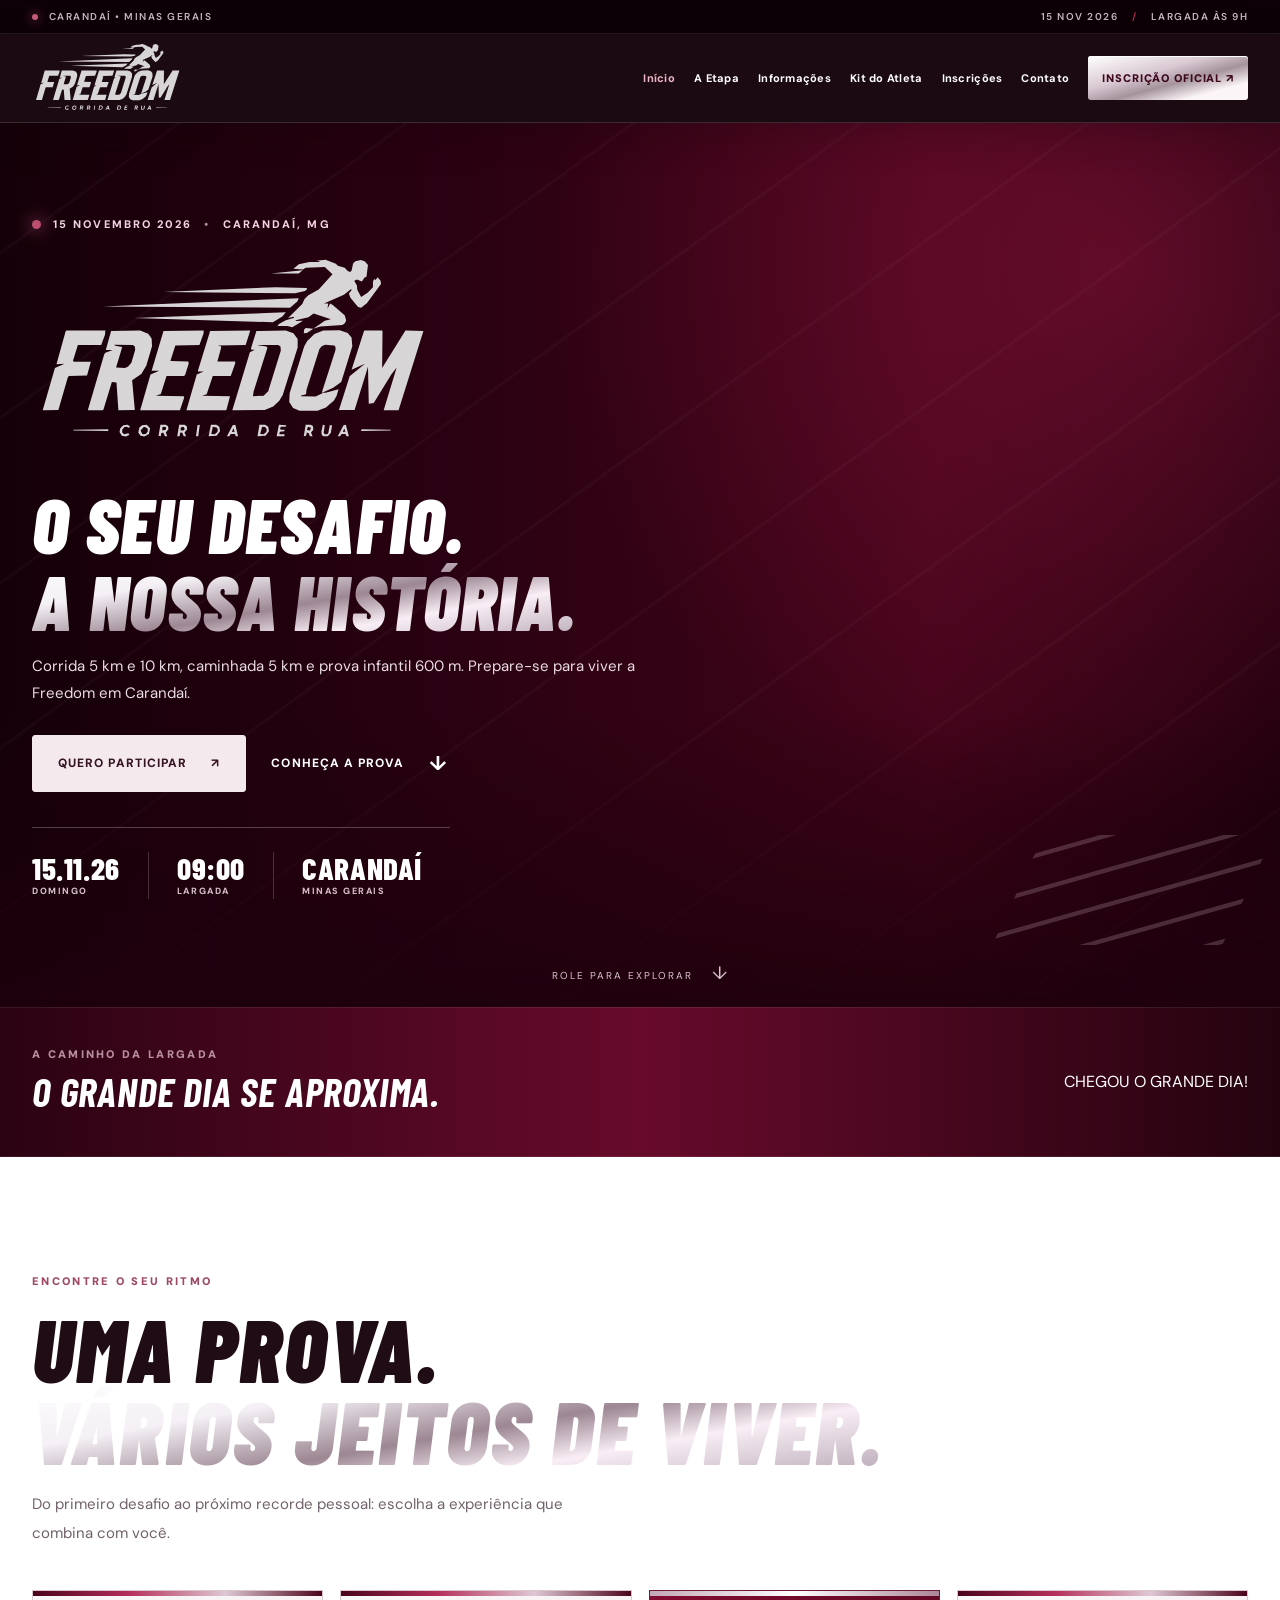
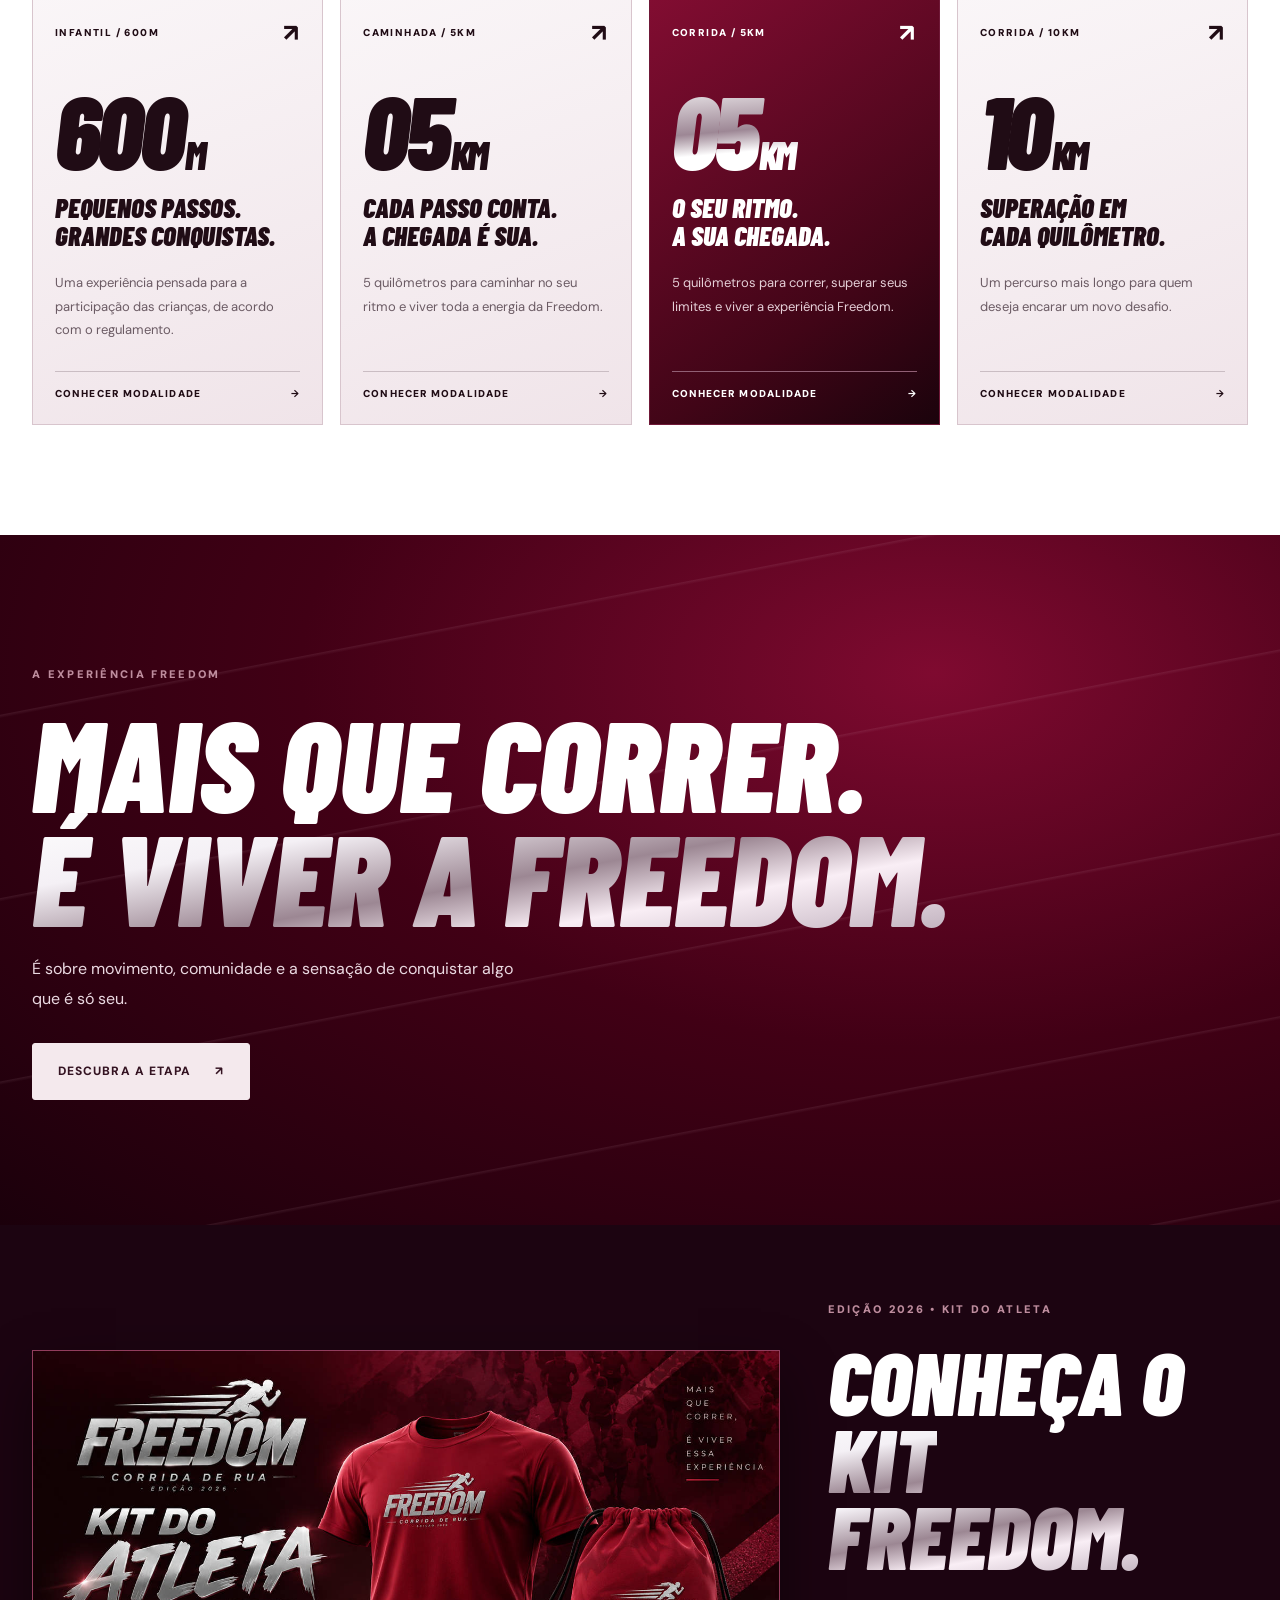
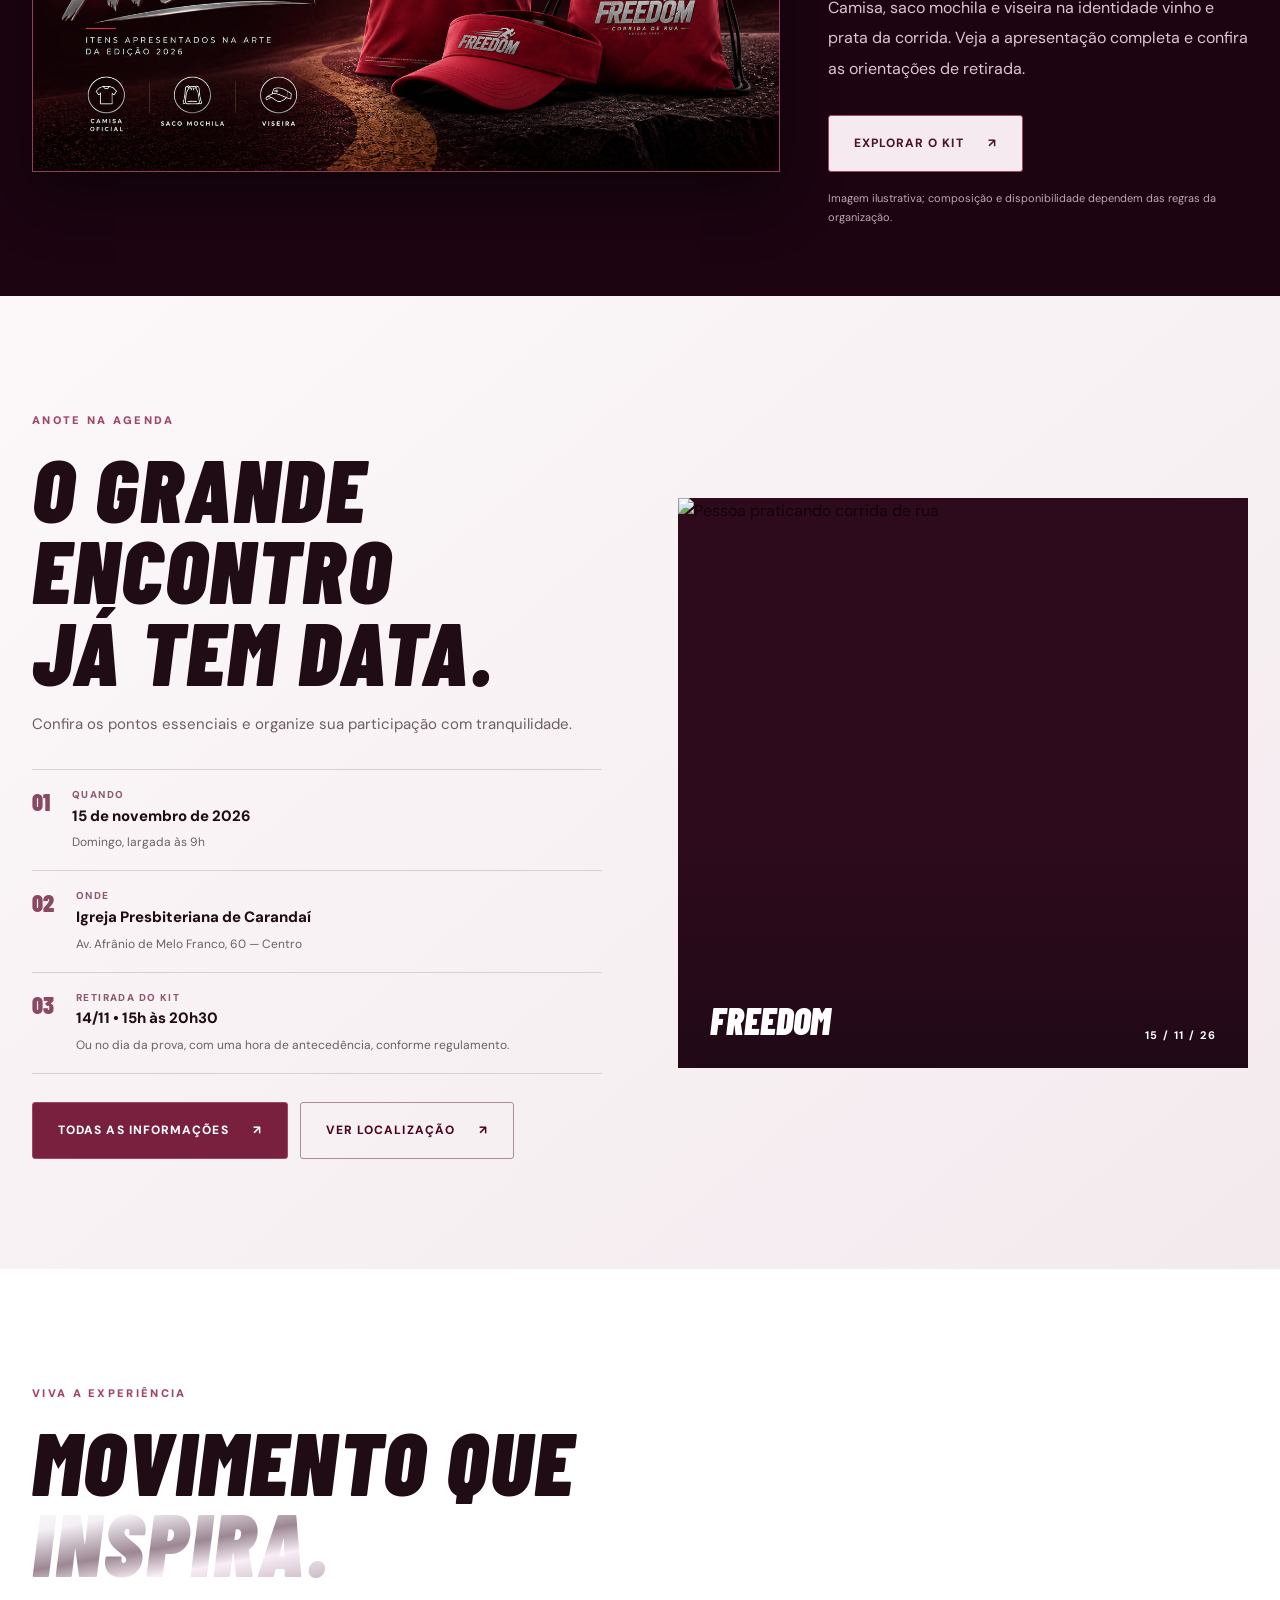
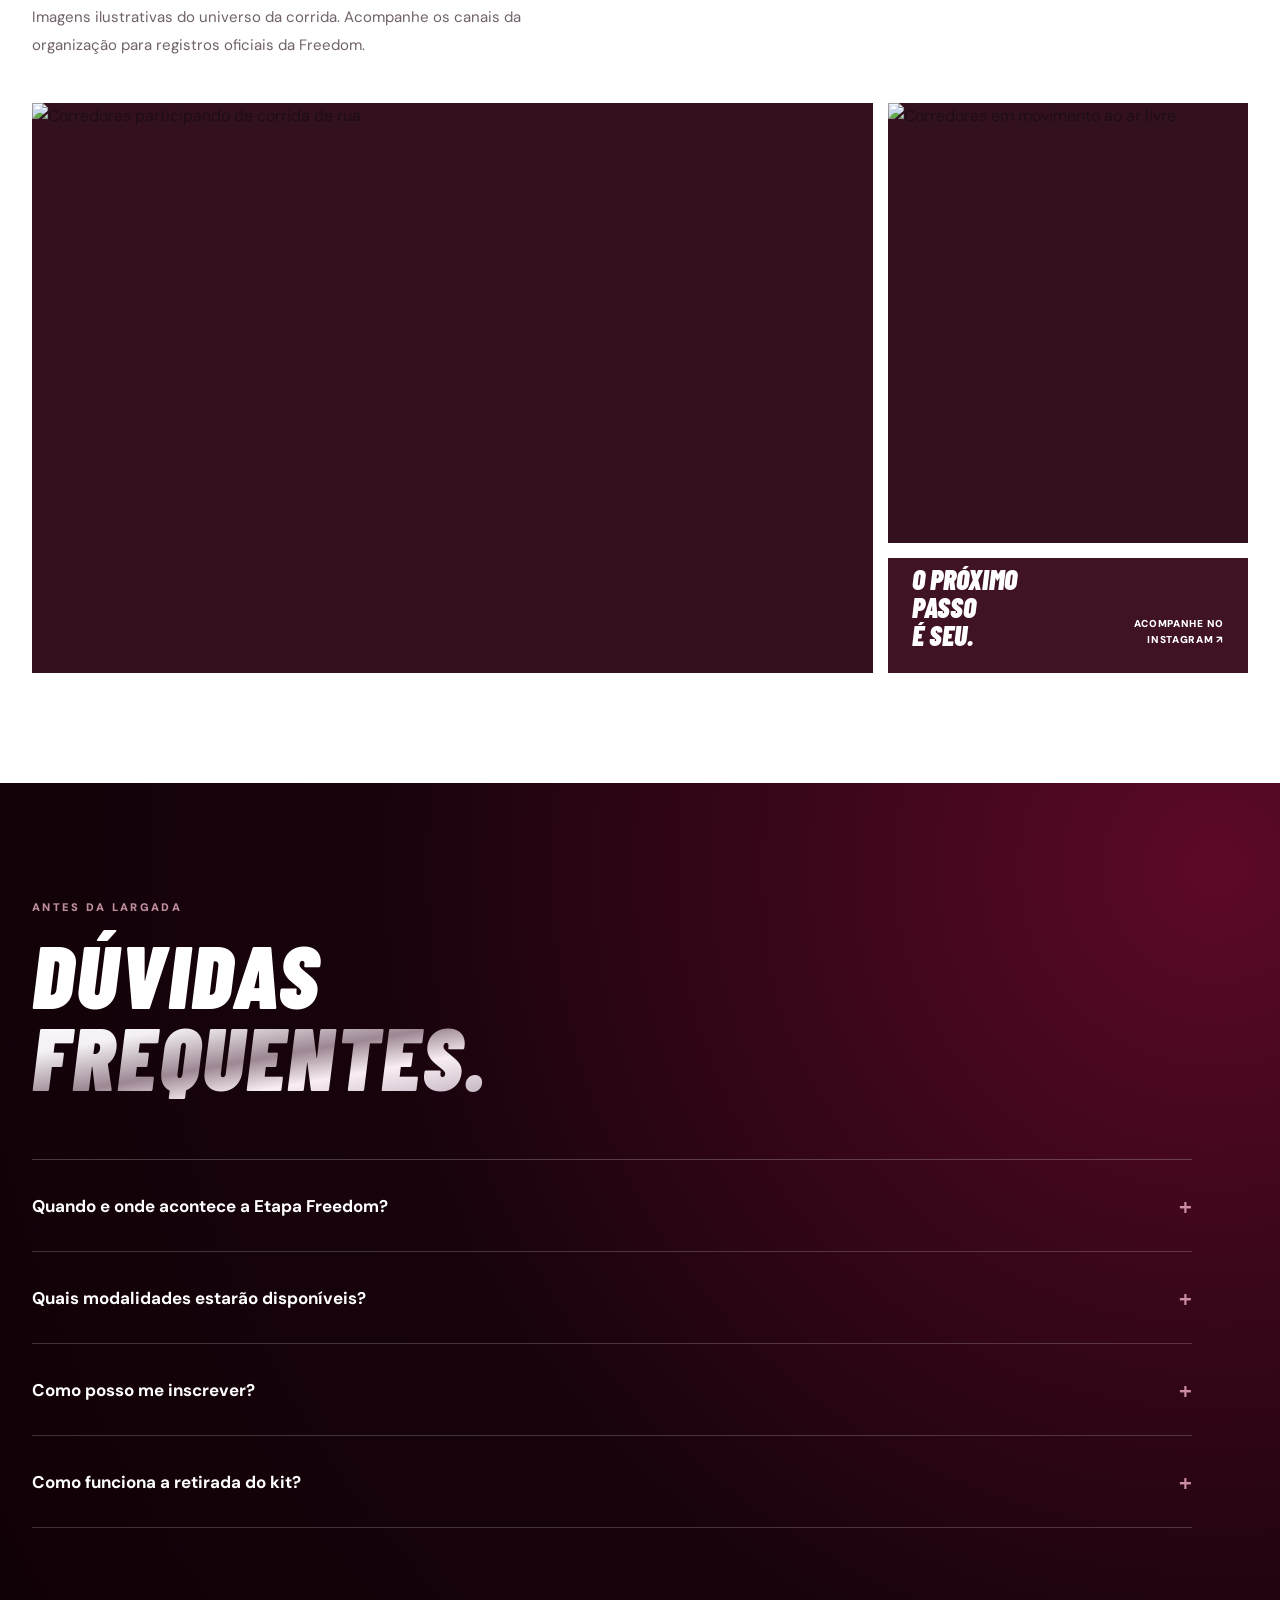
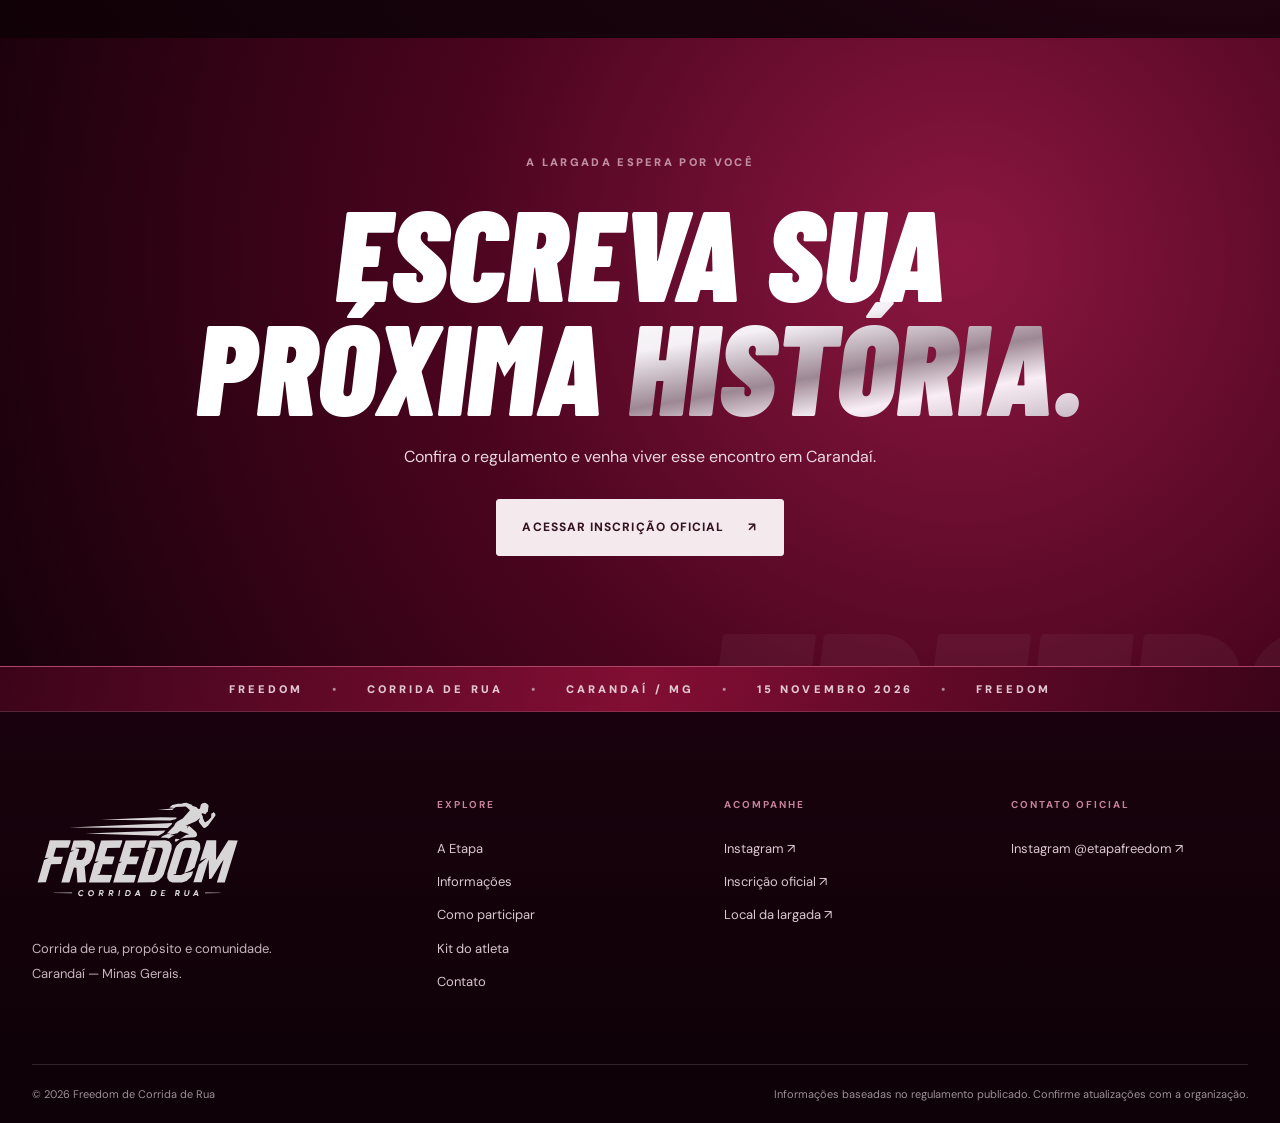
==== commit 7abec059: "Cria quadro exclusivo para caminhada e separa corrida 5 km na página inicial" ====
--- a/index.html
+++ b/index.html
@@ -1,4 +1,4 @@
-<!doctype html><html lang="pt-BR"><head><meta charset="utf-8"><meta name="viewport" content="width=device-width, initial-scale=1"><meta name="theme-color" content="#160910"><meta name="description" content="Etapa Freedom de Corrida de Rua 2026, dia 15 de novembro em Carandaí. Confira percurso, horários e inscrição oficial."><meta property="og:type" content="website"><meta property="og:title" content="Início | Freedom 2026"><meta property="og:description" content="Etapa Freedom de Corrida de Rua 2026, dia 15 de novembro em Carandaí. Confira percurso, horários e inscrição oficial."><meta property="og:image" content="https://images.unsplash.com/photo-1461896836934-ffe607ba8211?auto=format&amp;fit=crop&amp;w=1600&amp;q=85"><title>Início | Freedom 2026</title><link rel="preconnect" href="https://fonts.googleapis.com"><link rel="preconnect" href="https://fonts.gstatic.com" crossorigin><link rel="icon" type="image/svg+xml" href="assets/logo-freedom-oficial-sem-sombra.svg"><link rel="stylesheet" href="style.css?v=logo-oficial-sem-sombra-20261022"></head><body><a class="skip-link" href="#conteudo">Pular para conteúdo</a>
+<!doctype html><html lang="pt-BR"><head><meta charset="utf-8"><meta name="viewport" content="width=device-width, initial-scale=1"><meta name="theme-color" content="#160910"><meta name="description" content="Etapa Freedom de Corrida de Rua 2026, dia 15 de novembro em Carandaí. Confira percurso, horários e inscrição oficial."><meta property="og:type" content="website"><meta property="og:title" content="Início | Freedom 2026"><meta property="og:description" content="Etapa Freedom de Corrida de Rua 2026, dia 15 de novembro em Carandaí. Confira percurso, horários e inscrição oficial."><meta property="og:image" content="https://images.unsplash.com/photo-1461896836934-ffe607ba8211?auto=format&amp;fit=crop&amp;w=1600&amp;q=85"><title>Início | Freedom 2026</title><link rel="preconnect" href="https://fonts.googleapis.com"><link rel="preconnect" href="https://fonts.gstatic.com" crossorigin><link rel="icon" type="image/svg+xml" href="assets/logo-freedom-oficial-sem-sombra.svg"><link rel="stylesheet" href="style.css?v=modalidades-separadas-20261022"></head><body><a class="skip-link" href="#conteudo">Pular para conteúdo</a>
 <div class="topbar"><div class="wrap topbar-inner"><span><span class="pulse"></span> CARANDAÍ • MINAS GERAIS</span><span>15 NOV 2026 <span class="topbar-sep">/</span> LARGADA ÀS 9H</span></div></div>
 <header class="site-header" id="inicio"><div class="wrap nav-container">
 <a class="brand" href="index.html" aria-label="Freedom Corrida de Rua, ir para o início"><img class="freedom-logo freedom-logo-header" src="assets/logo-freedom-oficial-sem-sombra.svg" alt="Freedom Corrida de Rua" width="1070" height="535" decoding="async"></a>
@@ -11,7 +11,8 @@
 <section class="countdown-bar"><div class="wrap countdown-layout"><div><div class="mini-overline">A CAMINHO DA LARGADA</div><h2>O grande dia se aproxima.</h2></div><div class="countdown" data-countdown role="timer" aria-label="Contagem regressiva para a prova"><div><strong data-days>--</strong><small>DIAS</small></div><b>:</b><div><strong data-hours>--</strong><small>HORAS</small></div><b>:</b><div><strong data-minutes>--</strong><small>MIN</small></div><b>:</b><div><strong data-seconds>--</strong><small>SEG</small></div></div></div></section>
 <section class="section section-white" id="percursos"><div class="wrap"><div class="section-heading"><div><span class="kicker">ENCONTRE O SEU RITMO</span><h2>UMA PROVA.<br><em>VÁRIOS JEITOS DE VIVER.</em></h2><p>Do primeiro desafio ao próximo recorde pessoal: escolha a experiência que combina com você.</p></div></div><div class="race-cards">
 <a class="race-card" href="informacoes.html#percursos"><div class="race-card-top"><span>INFANTIL / 600M</span><span>↗</span></div><div class="race-distance">600<span>M</span></div><h3>PEQUENOS PASSOS.<br>GRANDES CONQUISTAS.</h3><p>Uma experiência pensada para a participação das crianças, de acordo com o regulamento.</p><span class="race-footer">CONHECER MODALIDADE <b>→</b></span></a>
-<a class="race-card race-card-highlight" href="informacoes.html#percursos"><div class="race-card-top"><span>CAMINHADA + CORRIDA / 5KM</span><span>↗</span></div><div class="race-distance">05<span>KM</span></div><h3>O SEU RITMO.<br>A SUA CHEGADA.</h3><p>5 quilômetros para correr ou caminhar e viver a experiência Freedom.</p><span class="race-footer">CONHECER MODALIDADE <b>→</b></span></a>
+<a class="race-card" href="informacoes.html#percursos"><div class="race-card-top"><span>CAMINHADA / 5KM</span><span>↗</span></div><div class="race-distance">05<span>KM</span></div><h3>CADA PASSO CONTA.<br>A CHEGADA É SUA.</h3><p>5 quilômetros para caminhar no seu ritmo e viver toda a energia da Freedom.</p><span class="race-footer">CONHECER MODALIDADE <b>→</b></span></a>
+<a class="race-card race-card-highlight" href="informacoes.html#percursos"><div class="race-card-top"><span>CORRIDA / 5KM</span><span>↗</span></div><div class="race-distance">05<span>KM</span></div><h3>O SEU RITMO.<br>A SUA CHEGADA.</h3><p>5 quilômetros para correr, superar seus limites e viver a experiência Freedom.</p><span class="race-footer">CONHECER MODALIDADE <b>→</b></span></a>
 <a class="race-card" href="informacoes.html#percursos"><div class="race-card-top"><span>CORRIDA / 10KM</span><span>↗</span></div><div class="race-distance">10<span>KM</span></div><h3>SUPERAÇÃO EM<br>CADA QUILÔMETRO.</h3><p>Um percurso mais longo para quem deseja encarar um novo desafio.</p><span class="race-footer">CONHECER MODALIDADE <b>→</b></span></a></div></div></section>
 <section class="statement-section"><div class="statement-photo" role="img" aria-label="Pessoas correndo juntas em uma prova de rua"></div><div class="wrap statement-inner"><span class="kicker kicker-light">A EXPERIÊNCIA FREEDOM</span><h2>MAIS QUE CORRER.<br><em>É VIVER A FREEDOM.</em></h2><p>É sobre movimento, comunidade e a sensação de conquistar algo que é só seu.</p><a class="button button-primary" href="sobre.html" >DESCUBRA A ETAPA <span aria-hidden="true">↗</span></a></div></section>
 <section class="section kit-home"><div class="wrap kit-home-layout"><div class="kit-home-art"><img src="assets/kit-freedom-2026.jpg" alt="Kit do atleta Freedom 2026: camiseta, saco mochila e viseira na arte da corrida" width="1400" height="788" decoding="async" loading="lazy"></div><div class="kit-home-copy"><span class="kicker kicker-light">EDIÇÃO 2026 • KIT DO ATLETA</span><h2>CONHEÇA O<br><em>KIT FREEDOM.</em></h2><p>Camisa, saco mochila e viseira na identidade vinho e prata da corrida. Veja a apresentação completa e confira as orientações de retirada.</p><a class="button button-primary" href="kit.html">EXPLORAR O KIT <span aria-hidden="true">↗</span></a><small>Imagem ilustrativa; composição e disponibilidade dependem das regras da organização.</small></div></div></section>
--- a/style.css
+++ b/style.css
@@ -104,7 +104,7 @@
 @media(max-width:650px){.kit-premium-hero{padding:70px 0}.kit-premium-hero h1{font-size:clamp(69px,13vw,100px)}.kit-features{grid-template-columns:1fr}.kit-showcase{padding:24px 0}.kit-artframe{border-radius:3px}.kit-home{padding:48px 0}.kit-home-copy h2{font-size:clamp(60px,12vw,82px)}.kit-pickup-info{padding:35px}.kit-pickup-info>strong{font-size:95px}.kit-inline-cta .wrap,.kit-inline-cta .wrap>div{flex-direction:column;align-items:flex-start}.kit-inline-cta a{width:100%;text-align:center}}
 
 /* Banner de identidade visual da corrida, sem representação de igreja não verificada */
-.statement-photo{background:linear-gradient(90deg,rgba(22,0,9,.62),rgba(39,0,14,.32)),url('assets/freedom-banner.svg') center /cover no-repeat}
+.statement-photo{background:repeating-linear-gradient(169deg,transparent 0 176px,rgba(234,194,210,.09) 177px,transparent 180px),radial-gradient(ellipse at 73% 20%,#7f0a30 0%,#410015 48%,#1b000b 100%)}
 @media(max-width:650px){.statement-photo{background-position:center;background-size:cover}.statement-inner h2{font-size:clamp(63px,14vw,95px)}}
 
 /* Kit do atleta — imagem de apresentação em formato panorâmico */
@@ -215,3 +215,23 @@
 .registration-brand{display:flex;flex-wrap:wrap;align-items:center;gap:6px 15px;font-family:var(--body);font-style:normal}
 .registration-brand img{display:block;width:min(235px,90%);height:auto;object-fit:contain}
 .registration-brand span{font:800 17px var(--body);letter-spacing:.18em}
+
+
+/* 22/10/2026 — modalidades distintas e layout responsivo */
+.race-cards,.modality-grid{grid-template-columns:repeat(4,minmax(0,1fr))}
+.race-card{padding:22px;min-height:435px}
+.race-distance{font-size:clamp(80px,8vw,112px)}
+.race-card h3{font-size:27px}
+.modality-card{padding:32px 23px;min-height:290px}
+.modality-card strong{font-size:clamp(80px,8vw,108px)}
+@media(max-width:1100px){
+  .race-cards,.modality-grid{grid-template-columns:repeat(2,minmax(0,1fr))}
+  .race-distance{font-size:110px}
+  .modality-card strong{font-size:105px}
+}
+@media(max-width:650px){
+  .race-cards,.modality-grid{grid-template-columns:1fr}
+  .race-card{padding:26px;min-height:350px}
+  .race-distance{font-size:110px}
+  .modality-card strong{font-size:100px}
+}
